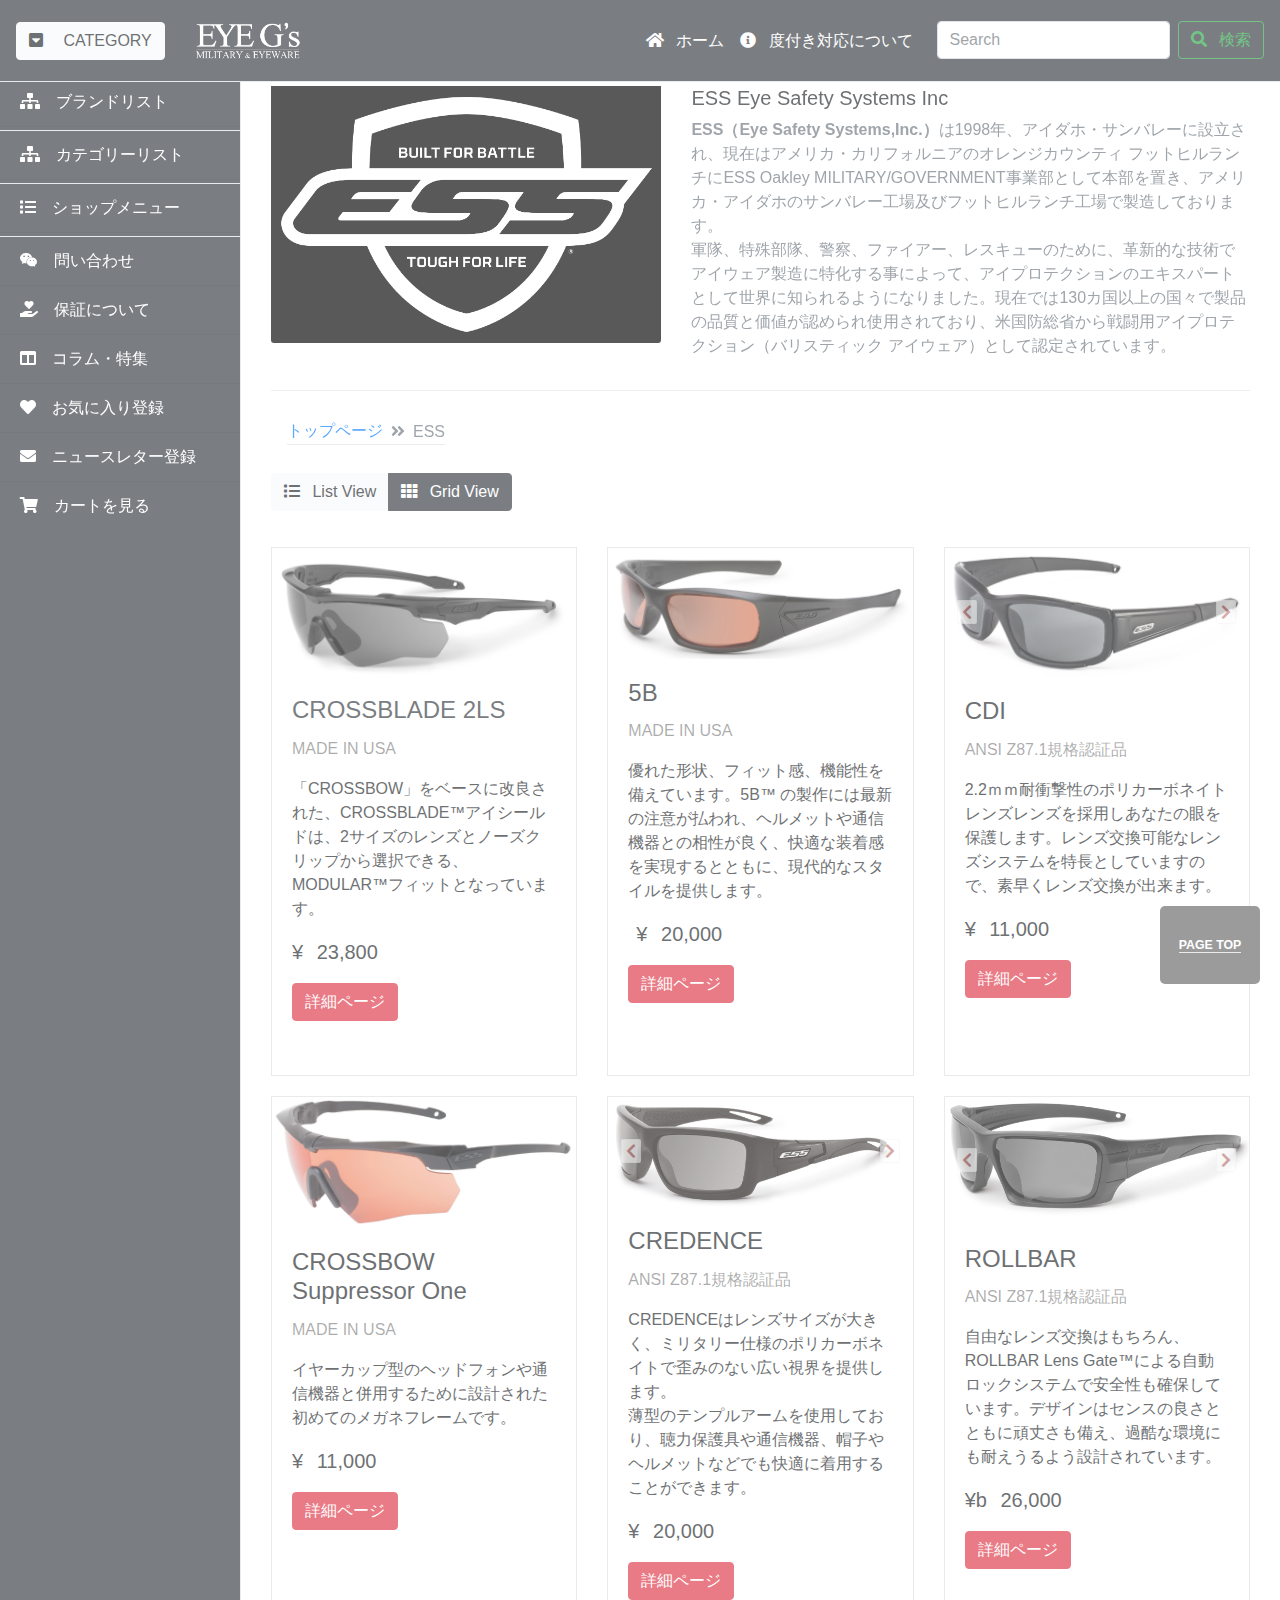
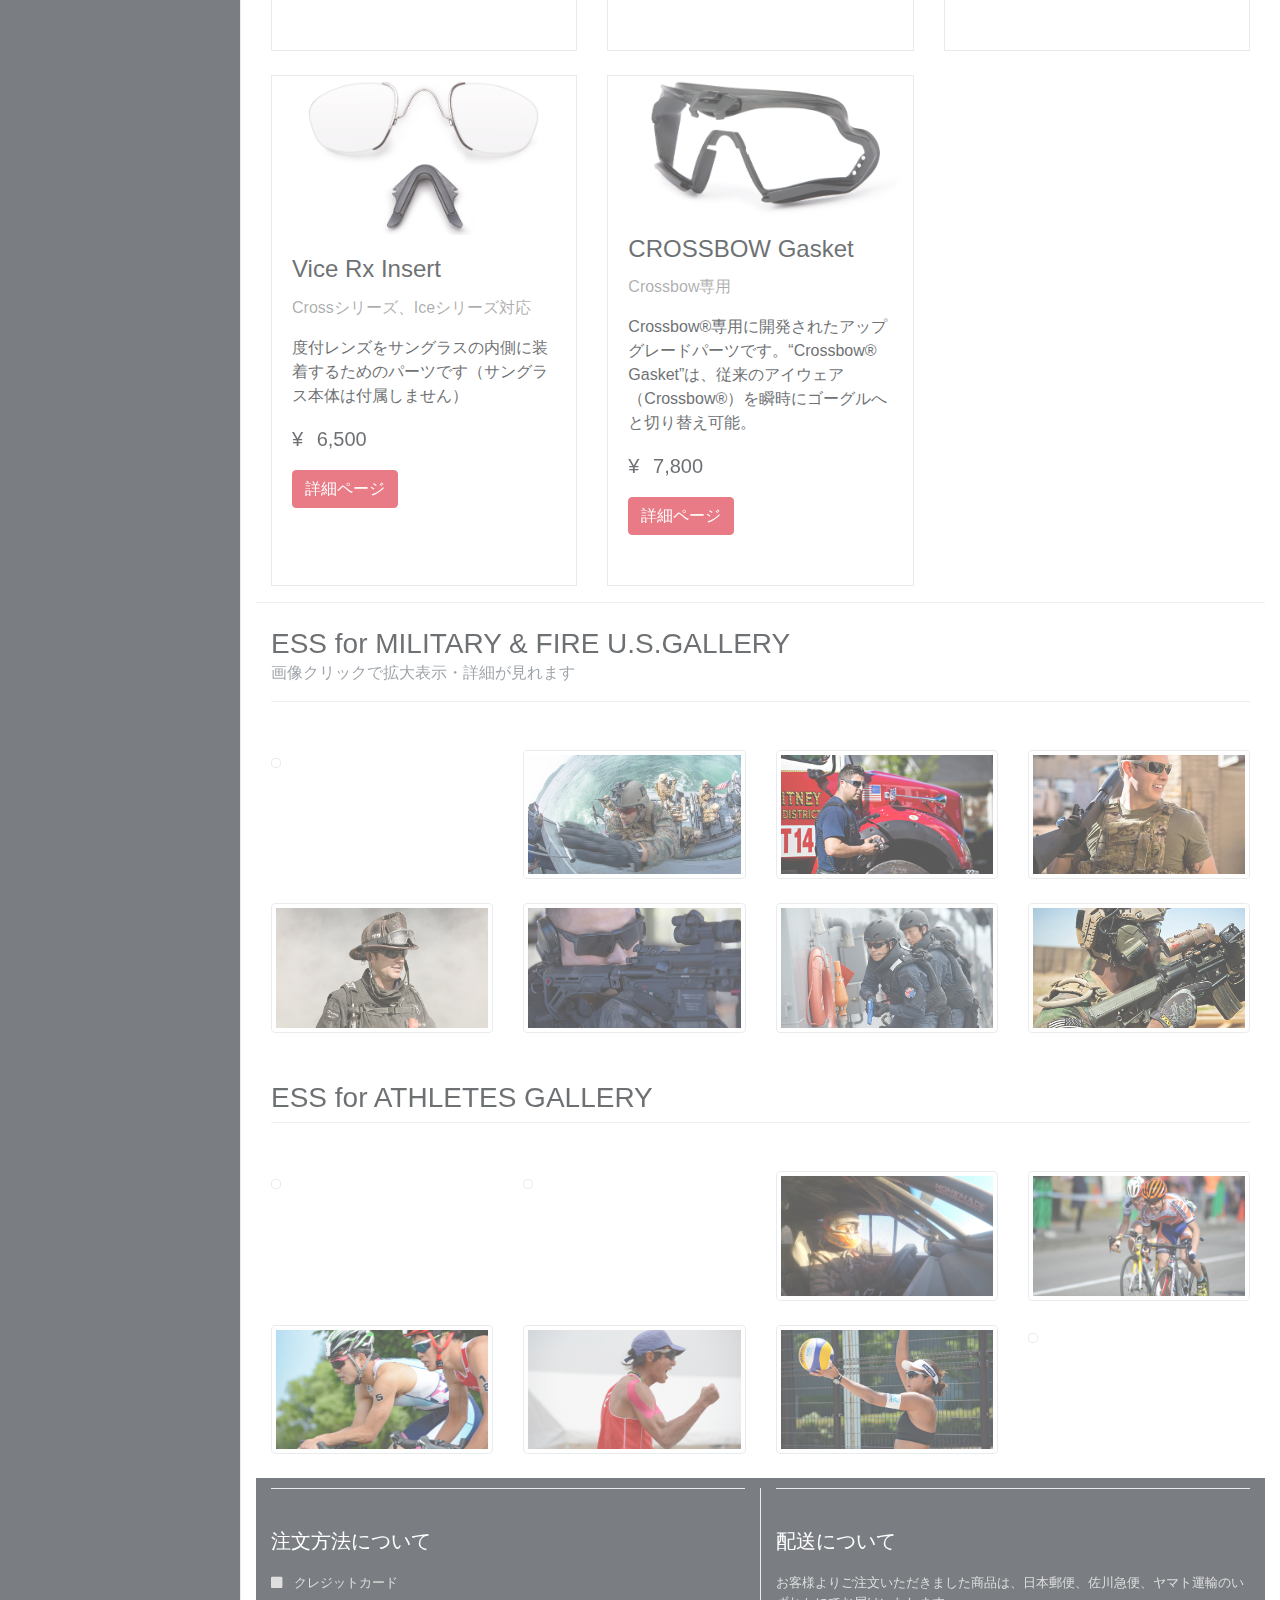
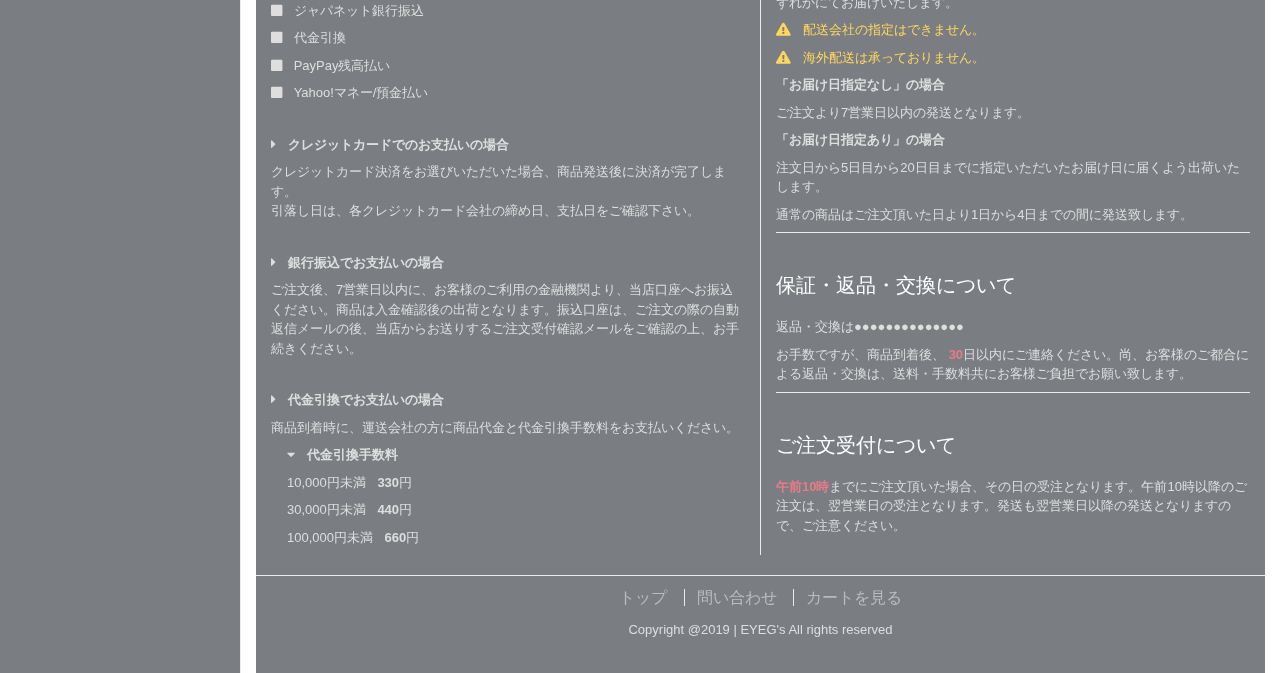
==== essItems.html @ b2388b6e "file upload" ====
<!DOCTYPE html>
<html lang="ja">
  <head>
    <meta charset="utf-8">
    <meta name="viewport" content="width=device-width, initial-scale=1, shrink-to-fit=no">
    <meta name="description" content="">
    <meta name="author" content="">
    <title>ESS</title>
    <!-- reset CSS -->
    <link href="css/reset.css" rel="stylesheet">
    <!-- Bootstrap core CSS -->
    <link href="css/bootstrap-4.3.1.css" rel="stylesheet">
    <!-- left sidebar -->
    <link href="css/simple-sidebar.css" rel="stylesheet">
    <!-- fontawesome -->
    <link href="css/all.min.css" rel="stylesheet">
    <!-- CSS -->
    <link rel="stylesheet" type="text/css" href="css/style.css">
    <!-- favorite icon -->
    <link rel="shortcut icon" href="/favicon.ico" />
    <link rel="icon" type="image/vnd.microsoft.icon" href="favicon.ico">
    <!-- loading pace javascript & css -->
    <script src="js/pace.min.js"></script>
    <link href="css/loading.css" rel="stylesheet">
    <script src="js/fadein.js"></script>
  </head>
  <body>
    <div class="wrap">
      <div class="d-flex " id="wrapper">
        <!-- Sidebar -->
        <div class="bg-dark border-right  text-white mt-1 " id="sidebar-wrapper">
          <div class="list-group list-group-flush">
            <div class="list-group list-group-flush">
              <ul class="accordion nav flex-column mt-1">
                <li class="nav-item">
                  <span href="#collapse-menu-1" data-toggle="collapse" class="list-group-item bg-dark text-white">
                    <i class="fas fa-sitemap"></i>&emsp;ブランドリスト
                  </span>
                  <ul id="collapse-menu-1" class="collapse list-unstyled pl-3" data-parent=".accordion">
                    <li>
                      <a href="gatrazItem.html" class="list-group-item bg-dark text-white">
                        <i class="fas fa-caret-right"></i>&emsp;GATORZ
                      </a>
                    </li>
                    <li>
                      <a href="essItems.html" class="list-group-item bg-dark text-white">
                        <i class="fas fa-caret-right"></i>&emsp;ESS
                      </a>
                    </li>
                    <li>
                      <a href="#" class="list-group-item bg-dark text-white">
                        <i class="fas fa-caret-right"></i>&emsp;Wiley X
                      </a>
                    </li>
                    <li>
                      <a href="#" class="list-group-item bg-dark text-white">
                        <i class="fas fa-caret-right"></i>&emsp;Other Brand...
                      </a>
                    </li>
                  </ul>
                </li>
              </ul>
              <ul class="accordion nav flex-column border-top mt-1">
                <li class="nav-item">
                  <span href="#collapse-menu-2" data-toggle="collapse" class="list-group-item bg-dark text-white">
                    <i class="fas fa-sitemap"></i>&emsp;カテゴリーリスト
                  </span>
                  <ul id="collapse-menu-2" class="collapse list-unstyled pl-3" data-parent=".accordion">
                    <li>
                      <a href="gatrazItem.html" class="list-group-item bg-dark text-white">
                        <i class="fas fa-caret-right"></i>&emsp;シールドタイプ
                      </a>
                    </li>
                    <li>
                      <a href="essItems.html" class="list-group-item bg-dark text-white">
                        <i class="fas fa-caret-right"></i>&emsp;2眼メガネタイプ
                      </a>
                    </li>
                    <li>
                      <a href="#" class="list-group-item bg-dark text-white">
                        <i class="fas fa-caret-right"></i>&emsp;度付対応可能
                      </a>
                    </li>
                    <li>
                      <a href="#" class="list-group-item bg-dark text-white">
                        <i class="fas fa-caret-right"></i>&emsp;アクセサリー
                      </a>
                    </li>
                  </ul>
                </li>
              </ul>
              <ul class="accordion nav flex-column border-top mt-1">
                <li class="nav-item">
                  <span href="#collapse-menu-3" data-toggle="collapse" class="list-group-item bg-dark text-white">
                    <i class="fas fa-list"></i>&emsp;ショップメニュー
                  </span>
                  <ul id="collapse-menu-3" class="collapse list-unstyled pl-3" data-parent=".accordion">
                    <li>
                      <a href="#" class="list-group-item bg-dark text-white">
                        <i class="fas fa-book-open"></i>&emsp;ショピングガイド
                      </a>
                    </li>
                    <li>
                      <a href="#" class="list-group-item bg-dark text-white">
                        <i class="fas fa-newspaper"></i>&emsp;ニュース
                      </a>
                    </li>
                    <li>
                      <a href="#" class="list-group-item bg-dark text-white">
                        <i class="fab fa-product-hunt"></i>&emsp;個人情報保護方針
                      </a>
                    </li>
                    <li>
                      <a href="#" class="list-group-item bg-dark text-white">
                        <i class="fas fa-store-alt"></i>&emsp;会社概要
                      </a>
                    </li>
                  </ul>
                </li>
              </ul>
            </div>
            <div class="border-top mt-1">
              <a href="#" class="list-group-item  bg-dark text-white">
                <i class="fab fa-weixin"></i>&emsp;問い合わせ
              </a>
              <a href="#" class="list-group-item  bg-dark text-white">
                <i class="fas fa-hand-holding-heart"></i>&emsp;保証について
              </a>
              <a href="#" class="list-group-item bg-dark text-white">
                <i class="fas fa-columns"></i>&emsp;コラム・特集
              </a>
              <a href="#" class="list-group-item  bg-dark text-white">
                <i class="fas fa-heart"></i>&emsp;お気に入り登録
              </a>
              <a href="#" class="list-group-item  bg-dark text-white">
                <i class="fas fa-envelope"></i>&emsp;ニュースレター登録
              </a>
              <a href="#" class="list-group-item  bg-dark text-white">
                <i class="fas fa-shopping-cart"></i>&emsp;カートを見る
              </a>
            </div>
          </div>
        </div>
        <!-- /#sidebar-wrapper -->
        <!-- Page Content -->
        <div id="page-content-wrapper">
          <nav class="navbar navbar-expand-lg navbar-dark  border-bottom bg-dark text-white fixed-top">
            <button class="btn btn-light" id="menu-toggle">
              <i class="fas fa-caret-square-down"></i>
              <span class="mr-3"></span>CATEGORY
            </button>
            <button class="navbar-toggler" id="togglemenubar" type="button" data-toggle="collapse" data-target="#navbarSupportedContent" aria-controls="navbarSupportedContent" aria-expanded="true" aria-label="Toggle navigation">
              <span class="navbar-toggler-icon"></span>
            </button>
            <a class=" d-none d-sm-block navbar-brand ml-4" href="#">
              <div id="logo">
                <img alt="logo" src="images/eyegs.haji-8.png" width="120" height="55">
              </div>
            </a>
            <div class="collapse navbar-collapse" id="navbarSupportedContent">
              <ul class="navbar-nav ml-auto mt-2 mt-lg-0">
                <li class="nav-item active">
                  <a class="nav-link text-white" href="#">
                    <em class="fas fa-home"></em>
                    <span class="ml-2"></span>ホーム
                    <span class="sr-only">(current)</span>
                  </a>
                </li>
                <li class="nav-item">
                  <a class="nav-link text-white" href="#">
                    <i class="fas fa-info-circle"></i>
                    <span class="ml-2"></span>度付き対応について
                  </a>
                </li>
                <span class="mr-3"></span>
                <li class="nav-item">
                  <form class="form-inline my-2 my-lg-0">
                    <input class="form-control mr-sm-2" type="search" placeholder="Search" aria-label="Search">
                    <button class="btn btn-outline-success my-2 my-sm-0" type="submit">
                      <i class="fas fa-search"></i>
                      <span class="mr-2"></span>検索
                    </button>
                  </form>
                </li>
              </ul>
            </div>
          </nav>
          <div class="container-fluid">
            <!-- small display -->
            <div class="container mt-3  mx-auto">
              <div class="row">
                <!-- Large display -->
                <div class="col col-lg-5">
                  <img class="card-img-bottom " src="images/ESS_Shield_Logo_White_Vector_Tiff_Large.png">
                </div>
                <div class="w-100 d-inline-block d-md-none"></div>
                <div class="col">
                  <h5>ESS Eye Safety Systems Inc</h5>
                  <p class="text-muted text-decoration-none">
                    <span class="font-weight-bolder">ESS（Eye Safety Systems,Inc.）</span>は1998年、アイダホ・サンバレーに設立され、現在はアメリカ・カリフォルニアのオレンジカウンティ フットヒルランチにESS Oakley MILITARY/GOVERNMENT事業部として本部を置き、アメリカ・アイダホのサンバレー工場及びフットヒルランチ工場で製造しております。
                    <br>
                    <span class="d-none d-lg-block">軍隊、特殊部隊、警察、ファイアー、レスキューのために、革新的な技術でアイウェア製造に特化する事によって、アイプロテクションのエキスパートとして世界に知られるようになりました。現在では130カ国以上の国々で製品の品質と価値が認められ使用されており、米国防総省から戦闘用アイプロテクション（バリスティック アイウェア）として認定されています。</span>
                  </p>
                </div>
              </div>
              <hr>
            </div>
            <!-- sub header -->
            <!-- 
        <div class="container">
          <div class="row text-center">
            <div class="col-2 clearfix">
              <div class="btn btn-dark active float-left">
                <div class="form-check ">
                  <input class="form-check-input" type="checkbox" value="" id="defaultCheck1">
                  <label class="form-check-label" for="defaultCheck1">在庫あり</label>
                </div>
              </div>
            </div>
            <div class="col-10 clearfix">
              <div class="btn-group btn-group-toggle float-right" data-toggle="buttons">
                <label class="btn btn-dark active">
                  <input type="radio" name="options" id="option1" autocomplete="off" checked> おすすめ順
                </label>
                <label class="btn btn-dark">
                  <input type="radio" name="options" id="option2" autocomplete="off"> 売れている順
                </label>
                <label class="btn btn-dark">
                  <input type="radio" name="options" id="option3" autocomplete="off"> 新着順
                </label>
                <label class="btn btn-dark">
                  <input type="radio" name="options" id="option4" autocomplete="off"> 安い順
                </label>
                <label class="btn btn-dark">
                  <input type="radio" name="options" id="option5" autocomplete="off"> 高い順
                </label>
                <label class="btn btn-dark">
                  <input type="radio" name="options" id="option6" autocomplete="off"> レビュー件数順
                </label>
              </div>
            </div>
          </div>
        </div>
        -->
            <!-- / sub header-->
            <!-- breadcrumb -->
            <div class="container">
              <nav aria-label="breadcrumb">
                <ol class="breadcrumb primary-color">
                  <li class="breadcrumb-item border-bottom ">
                    <a href="index.html">トップページ</a>
                  </li>
                  <li class="breadcrumb-item active border-bottom" aria-current="page">ESS</li>
                </ol>
              </nav>
            </div>
            <!-- breadcrumb -->
            <!-- other content (products...)-->
            <div class="container">
              <div class="row d-none d-xl-block d-md-none">
                <div class="col-lg-6 my-3">
                  <div class="pull-right">
                    <div class="btn-group">
                      <button class="btn btn-light" id="list">
                        <i class="fas fa-list"></i>
                        <span class="ml-2"></span>List View
                      </button>
                      <button class="btn btn-dark" id="grid">
                        <i class="fas fa-th"></i>
                        <span class="ml-2"></span>Grid View
                      </button>
                    </div>
                  </div>
                </div>
              </div>
              <div id="products" class="row view-group">
                <div class="item col-xs-4 col-lg-4 mt-3">
                  <div class="thumbnail card h-100 mt-1">
                    <div class="img-event">
                      <img class="group list-group-image img-fluid mt-auto" src="images/ess-1.png" alt="" />
                    </div>
                    <div class="caption card-body">
                      <h4 class="group card-title inner list-group-item-heading">
                        <a href="#" class="text-dark">CROSSBLADE 2LS</a>
                      </h4>
                      <p class="text-black-50">MADE IN USA</p>
                      <p class="group inner list-group-item-text">「CROSSBOW」をベースに改良された、CROSSBLADE™アイシールドは、2サイズのレンズとノーズクリップから選択できる、MODULAR™フィットとなっています。 </p>
                      <div class="row">
                        <div class="col-xs-12 col-md-6">
                          <p class="lead text-nowrap">¥ 
                            <span class="ml-2"></span>23,800
                          </p>
                        </div>
                        <div class="w-100 d-none d-md-block"></div>
                        <div class="col-xs-4 col-md-4">
                          <a class="btn btn-danger text-nowrap" href="#">詳細ページ</a>
                          <!-- <a class="btn btn-outline-danger text-nowrap disabled font-weight-bold" href="#" disabled>SOLD OUT</a> -->
                        </div>
                      </div>
                    </div>
                  </div>
                </div>
                <div class="item col-xs-4 col-lg-4 mt-3">
                  <div class="thumbnail card h-100 mt-1">
                    <div class="img-event">
                      <img class="group list-group-image img-fluid mt-auto" src="images/ess-2.png" alt="" />
                    </div>
                    <div class="caption card-body">
                      <h4 class="group card-title inner list-group-item-heading">5B</h4>
                      <p class="text-black-50">MADE IN USA</p>
                      <p class="group inner list-group-item-text">優れた形状、フィット感、機能性を備えています。5B™ の製作には最新の注意が払われ、ヘルメットや通信機器との相性が良く、快適な装着感を実現するとともに、現代的なスタイルを提供します。 </p>
                      <div class="row">
                        <div class="col-xs-12 col-md-6">
                          <p class="lead text-nowrap">
                            <span class="mr-2"></span>¥
                            <span class="ml-2"></span>20,000
                          </p>
                        </div>
                        <div class="w-100 d-none d-md-block"></div>
                        <div class="col-xs-12 col-md-6">
                          <a class="btn btn-danger text-nowrap" href="#">詳細ページ</a>
                          <!-- <a class="btn btn-outline-danger text-nowrap disabled font-weight-bold" href="#" disabled>SOLD OUT</a> -->
                        </div>
                      </div>
                    </div>
                  </div>
                </div>
                <div class="item col-xs-4 col-lg-4 mt-3">
                  <div class="thumbnail card h-100 mt-1">
                    <div class="img-event">
                      <div id="carouselExampleIndicators-1" class="carousel slide d-none d-xl-block" data-ride="carousel" data-interval="false">
                        <div class="carousel-inner" role="listbox">
                          <div class="carousel-item active">
                            <img class="group list-group-image img-fluid d-block w-100 mt-auto" src="images/ESSproduct/essCdiBlack.png" alt="First slide" />
                          </div>
                          <div class="carousel-item">
                            <img class="group list-group-image img-fluid d-block w-100 mt-auto" src="images/ESSproduct/essCdiTan.jpg" alt="First slide" />
                          </div>
                        </div>
                        <span class="carousel-control-prev" href="#carouselExampleIndicators-1" role="button" data-slide="prev">
                          <span aria-hidden="true">
                            <i class="fas fa-chevron-left icon-color fa-border"></i>
                          </span>
                          <span class="sr-only">Previous</span>
                        </span>
                        <span class="carousel-control-next" href="#carouselExampleIndicators-1" role="button" data-slide="next">
                          <span aria-hidden="true">
                            <i class="fas fa-chevron-right icon-color fa-border"></i>
                          </span>
                          <span class="sr-only">Next</span>
                        </span>
                      </div>
                      <!-- carousel  XL以上で表示のみ-->
                      <div class="img-event　d-none d-xl-none">
                        <img class="group list-group-image img-fluid　d-block w-100 mt-auto" src="images/ESSproduct/essCdiBlack.png" alt="" />
                      </div>
                    </div>
                    <div class="caption card-body">
                      <h4 class="group card-title inner list-group-item-heading">CDI </h4>
                      <p class="text-black-50">ANSI Z87.1規格認証品</p>
                      <p class="group inner list-group-item-text">2.2ｍｍ耐衝撃性のポリカーボネイトレンズレンズを採用しあなたの眼を保護します。レンズ交換可能なレンズシステムを特長としていますので、素早くレンズ交換が出来ます。</p>
                      <div class="row">
                        <div class="col-xs-12 col-md-6">
                          <p class="lead">¥
                            <span class="ml-2 text-nowrap"></span>11,000
                          </p>
                        </div>
                        <div class="w-100 d-none d-md-block"></div>
                        <div class="col-xs-12 col-md-6">
                          <a class="btn btn-danger text-nowrap" href="#">詳細ページ</a>
                        </div>
                      </div>
                    </div>
                  </div>
                </div>
                <div class="item col-xs-4 col-lg-4 mt-4">
                  <div class="thumbnail card h-100">
                    <div class="img-event">
                      <img class="group list-group-image img-fluid mt-auto" src="images/ess-4.png" alt="" />
                    </div>
                    <div class="caption card-body">
                      <h4 class="group card-title inner list-group-item-heading">CROSSBOW 
                        <br>Suppressor One 
                      </h4>
                      <p class="text-black-50">MADE IN USA</p>
                      <p class="group inner list-group-item-text">イヤーカップ型のヘッドフォンや通信機器と併用するために設計された初めてのメガネフレームです。 </p>
                      <div class="row">
                        <div class="col-xs-12 col-md-6">
                          <p class="lead">¥ 
                            <span class="ml-2 text-nowrap"></span>11,000
                          </p>
                        </div>
                        <div class="w-100 d-none d-md-block"></div>
                        <div class="col-xs-12 col-md-6">
                          <a class="btn btn-danger text-nowrap" href="#">詳細ページ</a>
                          <!-- <a class="btn btn-outline-danger text-nowrap disabled font-weight-bold" href="#" disabled>SOLD OUT</a> -->
                        </div>
                      </div>
                    </div>
                  </div>
                </div>
                <div class="item col-xs-4 col-lg-4 mt-4">
                  <div class="thumbnail card h-100">
                    <div class="img-event">
                      <div id="carouselExampleIndicators-2" class="carousel slide d-none d-xl-block" data-ride="carousel" data-interval="false">
                        <div class="carousel-inner" role="listbox">
                          <div class="carousel-item active">
                            <img class="group list-group-image img-fluid d-block w-100 mt-auto" src="images/ESSproduct/essCredence.jpg" alt="First slide" />
                          </div>
                          <div class="carousel-item">
                            <img class="group list-group-image img-fluid d-block w-100 mt-auto" src="images/ESSproduct/essCredenceTan.jpg" alt="First slide" />
                          </div>
                        </div>
                        <span class="carousel-control-prev" href="#carouselExampleIndicators-2" role="button" data-slide="prev">
                          <span aria-hidden="true">
                            <i class="fas fa-chevron-left icon-color fa-border"></i>
                          </span>
                          <span class="sr-only">Previous</span>
                        </span>
                        <span class="carousel-control-next" href="#carouselExampleIndicators-2" role="button" data-slide="next">
                          <span aria-hidden="true">
                            <i class="fas fa-chevron-right icon-color fa-border"></i>
                          </span>
                          <span class="sr-only">Next</span>
                        </span>
                      </div>
                      <!-- carousel  XL以上で表示のみ-->
                      <div class="img-event　d-none d-xl-none">
                        <img class="group list-group-image img-fluid　d-block w-100 mt-auto mt-auto" src="images/ESSproduct/essCredence.jpg" alt="" />
                      </div>
                    </div>
                    <div class="caption card-body">
                      <h4 class="group card-title inner list-group-item-heading">CREDENCE </h4>
                      <p class="text-black-50">ANSI Z87.1規格認証品</p>
                      <p class="group inner list-group-item-text">CREDENCEはレンズサイズが大きく、ミリタリー仕様のポリカーボネイトで歪みのない広い視界を提供します。 
                        <br>薄型のテンプルアームを使用しており、聴力保護具や通信機器、帽子やヘルメットなどでも快適に着用することができます。
                      </p>
                      <div class="row">
                        <div class="col-xs-12 col-md-6">
                          <p class="lead">¥ 
                            <span class="ml-2 text-nowrap"></span>20,000
                          </p>
                        </div>
                        <div class="w-100 d-none d-md-block"></div>
                        <div class="col-xs-12 col-md-6">
                          <a class="btn btn-danger text-nowrap" href="#">詳細ページ</a>
                          <!-- <a class="btn btn-outline-danger text-nowrap disabled font-weight-bold" href="#" disabled>SOLD OUT</a> -->
                        </div>
                      </div>
                    </div>
                  </div>
                </div>
                <div class="item col-xs-4 col-lg-4 mt-4">
                  <div class="thumbnail card h-100">
                    <div class="img-event">
                      <div id="carouselExampleIndicators-3" class="carousel slide d-none d-xl-block" data-ride="carousel" data-interval="false">
                        <div class="carousel-inner" role="listbox">
                          <div class="carousel-item active">
                            <img class="group list-group-image img-fluid d-block w-100 mt-auto" src="images/ESSproduct/essRollbarBlack.jpg" alt="First slide" />
                          </div>
                          <div class="carousel-item">
                            <img class="group list-group-image img-fluid d-block w-100 mt-auto" src="images/ESSproduct/essRollbarTan.jpg" alt="First slide" />
                          </div>
                        </div>
                        <span class="carousel-control-prev" href="#carouselExampleIndicators-3" role="button" data-slide="prev">
                          <span aria-hidden="true">
                            <i class="fas fa-chevron-left icon-color fa-border"></i>
                          </span>
                          <span class="sr-only">Previous</span>
                        </span>
                        <span class="carousel-control-next" href="#carouselExampleIndicators-3" role="button" data-slide="next">
                          <span aria-hidden="true">
                            <i class="fas fa-chevron-right icon-color fa-border"></i>
                          </span>
                          <span class="sr-only">Next</span>
                        </span>
                      </div>
                      <!-- carousel  XL以上で表示のみ-->
                      <div class="img-event　d-none d-xl-none">
                        <img class="group list-group-image img-fluid　d-block w-100 mt-auto" src="images/ESSproduct/essRollbarBlack.jpg" alt="" />
                      </div>
                    </div>
                    <div class="caption card-body">
                      <h4 class="group card-title inner list-group-item-heading">ROLLBAR </h4>
                      <p class="text-black-50">ANSI Z87.1規格認証品</p>
                      <p class="group inner list-group-item-text">自由なレンズ交換はもちろん、ROLLBAR Lens Gate™による自動ロックシステムで安全性も確保しています。デザインはセンスの良さとともに頑丈さも備え、過酷な環境にも耐えうるよう設計されています。 </p>
                      <div class="row">
                        <div class="col-xs-12 col-md-6">
                          <p class="lead">¥b
                            <span class="ml-2 text-nowrap"></span>26,000
                          </p>
                        </div>
                        <div class="w-100 d-none d-md-block"></div>
                        <div class="col-xs-12 col-md-6">
                          <a class="btn btn-danger text-nowrap" href="#">詳細ページ</a>
                          <!-- <a class="btn btn-outline-danger text-nowrap disabled font-weight-bold" href="#" disabled>SOLD OUT</a> -->
                        </div>
                      </div>
                    </div>
                  </div>
                </div>
                <div class="item col-xs-4 col-lg-4 mt-4">
                  <div class="thumbnail card h-100">
                    <div class="img-event">
                      <img class="group list-group-image img-fluid mt-auto" src="images/ess-5.png" alt="" />
                    </div>
                    <div class="caption card-body">
                      <h4 class="group card-title inner list-group-item-heading">Vice Rx Insert</h4>
                      <p class="text-black-50">Crossシリーズ、Iceシリーズ対応</p>
                      <p class="group inner list-group-item-text">度付レンズをサングラスの内側に装着するためのパーツです（サングラス本体は付属しません） </p>
                      <div class="row">
                        <div class="col-xs-12 col-md-6">
                          <p class="lead">¥ 
                            <span class="ml-2 text-nowrap"></span>6,500
                          </p>
                        </div>
                        <div class="w-100 d-none d-md-block"></div>
                        <div class="col-xs-12 col-md-6">
                          <a class="btn btn-danger text-nowrap" href="#">詳細ページ</a>
                          <!-- <a class="btn btn-outline-danger text-nowrap disabled font-weight-bold" href="#" disabled>SOLD OUT</a> -->
                        </div>
                      </div>
                    </div>
                  </div>
                </div>
                <div class="item col-xs-4 col-lg-4 mt-4">
                  <div class="thumbnail card h-100">
                    <div class="img-event">
                      <img class="group list-group-image img-fluid mt-auto" src="images/ess-6.png" alt="" />
                    </div>
                    <div class="caption card-body">
                      <h4 class="group card-title inner list-group-item-heading">CROSSBOW Gasket</h4>
                      <p class="text-black-50">Crossbow専用</p>
                      <p class="group inner list-group-item-text">Crossbow®専用に開発されたアップグレードパーツです。“Crossbow® Gasket”は、従来のアイウェア（Crossbow®）を瞬時にゴーグルへと切り替え可能。 </p>
                      <div class="row">
                        <div class="col-xs-12 col-md-6">
                          <p class="lead">¥ 
                            <span class="ml-2 text-nowrap"></span>7,800
                          </p>
                        </div>
                        <div class="w-100 d-none d-md-block"></div>
                        <div class="col-xs-12 col-md-6">
                          <a class="btn btn-danger text-nowrap" href="#">詳細ページ</a>
                          <!-- <a class="btn btn-outline-danger text-nowrap disabled font-weight-bold" href="#" disabled>SOLD OUT</a> -->
                        </div>
                      </div>
                    </div>
                  </div>
                </div>
              </div>
            </div>
            <!-- other content (products...)-->
            <hr>
            <!-- photo gallery-->
            <div class="container">
              <h3 class="font-weight-light text-center text-lg-left mt-4 mb-0">ESS for MILITARY & FIRE  U.S.GALLERY</h3>
              <p class="text-muted"> 画像クリックで拡大表示・詳細が見れます</p>
              <hr class="mt-2 mb-5">
              <div class="row text-center text-lg-left">
                <!-- photo gallery modal item -->
                <div class="col-lg-3 col-md-4 col-6">
                  <span href="#" class="d-block mb-4 h-100">
                    <img class="img-fluid img-thumbnail" src="images/ESSphotos/CDI_Desert_Tan.jpg" alt="" data-toggle="modal" data-target="#modaless1">
                  </span>
                  <div class="modal fade bd-example-modal-lg modal-1" id="modaless1" tabindex="-1">
                    <div class="modal-dialog modal-dialog-centered modal-lg" role="document">
                      <div class="modal-content">
                        <div class="modal-header">
                          <button type="button" class="close" data-dismiss="modal" aria-label="Close">
                            <span aria-hidden="true">&times;</span>
                          </button>
                        </div>
                        <div class="modal-body">
                          <h3 class=" font-weight-light text-lg-left mt-0 mb-1 border-bottom ">ESS CDI DESERT TAN</h3>
                          <div class="row　d-flex flex-row">
                            <img class="img-fluid h-auto w-auto border" src="images/ESSphotos/CDI_Desert_Tan.jpg" alt="image">
                            <p class="text-muted border-bottom">Used in photos by "CDI Terrain TAN frame & Smoke glay lens" </p>
                            <div class="d-flex flex-row mt-2">
                              <img class="d-none d-xl-block d-lg-block mb-4 h-50 w-50 border border justify-content-end" src="images/ESSproduct/essCdiTan.jpg">
                              <p class="ml-2">米海兵隊が愛用するCDIは2.2ｍｍ耐衝撃性のポリカーボネイトレンズレンズを採用し、あなたの眼を保護します。 
                                <br>戦場で証明されたレンズ交換可能なレンズシステムを特長としていますので、周囲に順応するために素早くレンズ交換が出来ます。 
                              </p>
                            </div>
                            <div class="col-12 clearfix">
                              <div class="float-right">
                                <a href="#" class="btn btn-danger btn-sm">詳細ページへ</a>
                              </div>
                            </div>
                          </div>
                        </div>
                      </div>
                    </div>
                  </div>
                </div>
                <!-- photo gallery modal item -->
                <!-- photo gallery modal item -->
                <div class="col-lg-3 col-md-4 col-6">
                  <span href="#" class="d-block mb-4 h-100">
                    <img class="img-fluid img-thumbnail" src="images/161124-M-WQ703-022.JPG" alt="" data-toggle="modal" data-target="#modaless2">
                  </span>
                  <div class="modal fade bd-example-modal-lg modal-1" id="modaless2" tabindex="-1">
                    <div class="modal-dialog modal-dialog-centered modal-lg" role="document">
                      <div class="modal-content">
                        <div class="modal-header">
                          <button type="button" class="close" data-dismiss="modal" aria-label="Close">
                            <span aria-hidden="true">&times;</span>
                          </button>
                        </div>
                        <div class="modal-body">
                          <h3 class=" font-weight-light text-lg-left mt-0 mb-1 border-bottom ">ESS CROSSBOW</h3>
                          <div class="row　d-flex flex-row">
                            <img class="img-fluid h-auto w-auto border" src="images/161124-M-WQ703-022.JPG" alt="image">
                            <p class="text-muted border-bottom">Used in photos by "Crossbow Terrain TAN & Hi Def Copper
                                  lens" </p>
                            <div class="d-flex flex-row mt-2">
                              <img class="d-none d-xl-block d-lg-block mb-4 h-50 w-50 border border justify-content-end" src="images/ess-1.png">
                              <p class="ml-2">アメリカ海軍の特殊部隊NavySEALsや海兵隊の制式標準装備品として年間30万個供給されているバリスティックアイシールドです。 
                                <br>2.4mmバリスティックレンズを採用し、learZoneFlowCoat処理によりレンズ内側の曇り防止加工が施され、レンズ外側はスクラッチ防止加工が施されている最上級のサングラスです。 
                              </p>
                            </div>
                            <div class="col-12 clearfix">
                              <div class="float-right">
                                <a href="#" class="btn btn-danger btn-sm">詳細ページへ</a>
                              </div>
                            </div>
                          </div>
                        </div>
                      </div>
                    </div>
                  </div>
                </div>
                <!-- photo gallery modal item -->
                <!-- photo gallery modal item -->
                <div class="col-lg-3 col-md-4 col-6">
                  <span href="#" class="d-block mb-4 h-100">
                    <img class="img-fluid img-thumbnail" src="images/ESSphotos/ess-cdi-1.jpg" alt="" data-toggle="modal" data-target="#modaless4">
                  </span>
                  <div class="modal fade bd-example-modal-lg modal-1" id="modaless4" tabindex="-1">
                    <div class="modal-dialog modal-dialog-centered modal-lg" role="document">
                      <div class="modal-content">
                        <div class="modal-header">
                          <button type="button" class="close" data-dismiss="modal" aria-label="Close">
                            <span aria-hidden="true">&times;</span>
                          </button>
                        </div>
                        <div class="modal-body">
                          <h3 class=" font-weight-light text-lg-left mt-0 mb-1 border-bottom ">ESS CDI</h3>
                          <div class="row　d-flex flex-row">
                            <img class="img-fluid h-auto w-auto border" src="images/ESSphotos/ess-cdi-1.jpg" alt="image">
                            <p class="text-muted border-bottom">Used in photos by "CDI Black Frame & Smoke glay lens" </p>
                            <div class="d-flex flex-row mt-2">
                              <img class="d-none d-xl-block d-lg-block mb-4 h-50 w-50 border border justify-content-end" src="images/ESSproduct/essCdiBlack.png">
                              <p class="ml-2">米海兵隊が愛用するCDIは2.2ｍｍ耐衝撃性のポリカーボネイトレンズレンズを採用し、あなたの眼を保護します。 
                                <br>戦場で証明されたレンズ交換可能なレンズシステムを特長としていますので、周囲に順応するために素早くレンズ交換が出来ます。 
                              </p>
                            </div>
                            <div class="col-12 clearfix">
                              <div class="float-right">
                                <a href="#" class="btn btn-danger btn-sm">詳細ページへ</a>
                              </div>
                            </div>
                          </div>
                        </div>
                      </div>
                    </div>
                  </div>
                </div>
                <!-- photo gallery modal item -->
                 <!-- photo gallery modal item -->
                 <div class="col-lg-3 col-md-4 col-6">
                  <span href="#" class="d-block mb-4 h-100">
                    <img class="img-fluid img-thumbnail" src="images/ESSphotos/essrollbar-tan.jpg" alt="" data-toggle="modal" data-target="#modaless5">
                  </span>
                  <div class="modal fade bd-example-modal-lg modal-1" id="modaless5" tabindex="-1">
                    <div class="modal-dialog modal-dialog-centered modal-lg" role="document">
                      <div class="modal-content">
                        <div class="modal-header">
                          <button type="button" class="close" data-dismiss="modal" aria-label="Close">
                            <span aria-hidden="true">&times;</span>
                          </button>
                        </div>
                        <div class="modal-body">
                          <h3 class=" font-weight-light text-lg-left mt-0 mb-1 border-bottom ">ESS ROLLBAR</h3>
                          <div class="row　d-flex flex-row">
                            <img class="img-fluid h-auto w-auto border" src="images/ESSphotos/essrollbar-tan.jpg" alt="image">
                            <p class="text-muted border-bottom">Used in photos by "ROLLBAR Terrain Tan Frame & Smoke glay lens" </p>
                            <div class="d-flex flex-row mt-2">
                              <img class="d-none d-xl-block d-lg-block mb-4 h-50 w-50 border border justify-content-end" src="images/ESSproduct/essRollbarTan.jpg">
                              <p class="ml-2">軍用レベルのポリカーボネイトを使用した鮮明かつ正確な視界を提供するだけでなく、ANSI Z87+およびMIL SPEC 基準も満たしています。
                                <br>また、粉塵による不快感を取り除き、帽子やヘルメット、聴力保護装置や通信装置の妨げにならないよう、均整のとれたフィット感と低抵抗なテンプルアームとなっています。
                              </p>
                            </div>
                            <div class="col-12 clearfix">
                              <div class="float-right">
                                <a href="#" class="btn btn-danger btn-sm">詳細ページへ</a>
                              </div>
                            </div>
                          </div>
                        </div>
                      </div>
                    </div>
                  </div>
                </div>
                <!-- photo gallery modal item -->
                 <!-- photo gallery modal item -->
                 <div class="col-lg-3 col-md-4 col-6">
                  <span href="#" class="d-block mb-4 h-100">
                    <img class="img-fluid img-thumbnail" src="images/ESSphotos/essCrowbar.jpg" alt="" data-toggle="modal" data-target="#modaless6">
                  </span>
                  <div class="modal fade bd-example-modal-lg modal-1" id="modaless6" tabindex="-1">
                    <div class="modal-dialog modal-dialog-centered modal-lg" role="document">
                      <div class="modal-content">
                        <div class="modal-header">
                          <button type="button" class="close" data-dismiss="modal" aria-label="Close">
                            <span aria-hidden="true">&times;</span>
                          </button>
                        </div>
                        <div class="modal-body">
                          <h3 class=" font-weight-light text-lg-left mt-0 mb-1 border-bottom ">ESS CROWBAR</h3>
                          <div class="row　d-flex flex-row">
                            <img class="img-fluid h-auto w-auto border" src="images/ESSphotos/essCrowbar.jpg" alt="image">
                            <p class="text-muted border-bottom">Used in photos by "CROWBAR Black Frame & Smoke glay lens" </p>
                            <div class="d-flex flex-row mt-2">
                              <img class="d-none d-xl-block d-lg-block mb-4 h-50 w-50 border border justify-content-end" src="images/ESSproduct/ess5b.png">
                              <p class="ml-2">自由なレンズ交換はもちろん、ROLLBAR Lens Gate™による自動ロックシステムで安全性も確保しています。デザインはセンスの良さとともに頑丈さも備え、過酷な環境にも耐えうるよう設計されています。
                              </p>
                            </div>
                            <div class="col-12 clearfix">
                              <div class="float-right">
                                <a href="#" class="btn btn-danger btn-sm">詳細ページへ</a>
                              </div>
                            </div>
                          </div>
                        </div>
                      </div>
                    </div>
                  </div>
                </div>
                <!-- photo gallery modal item -->
                 <!-- photo gallery modal item -->
                 <div class="col-lg-3 col-md-4 col-6">
                  <span href="#" class="d-block mb-4 h-100">
                    <img class="img-fluid img-thumbnail" src="images/ESSphotos/essCrosswbo-asianfit.jpg" alt="" data-toggle="modal" data-target="#modaless7">
                  </span>
                  <div class="modal fade bd-example-modal-lg modal-1" id="modaless7" tabindex="-1">
                    <div class="modal-dialog modal-dialog-centered modal-lg" role="document">
                      <div class="modal-content">
                        <div class="modal-header">
                          <button type="button" class="close" data-dismiss="modal" aria-label="Close">
                            <span aria-hidden="true">&times;</span>
                          </button>
                        </div>
                        <div class="modal-body">
                          <h3 class=" font-weight-light text-lg-left mt-0 mb-1 border-bottom ">ESS CROSSBOW ASIAN FIT</h3>
                          <div class="row　d-flex flex-row">
                            <img class="img-fluid h-auto w-auto border" src="images/ESSphotos/essCrosswbo-asianfit.jpg" alt="image">
                            <p class="text-muted border-bottom">Used in photos by "CROSSBOW ASIAN FIT Black Frame & Smoke glay lens" </p>
                            <div class="d-flex flex-row mt-2">
                              <img class="d-none d-xl-block d-lg-block mb-4 h-50 w-50 border border justify-content-end" src="images/ESSproduct/essCrossbowAsia.jpg">
                              <p class="ml-2">快適さと安全性を追求し、よりアジア人の顔型にフィットするようフレーム及びレンズ形状が改良されたAsian Fit Modelとなります。
                                <br>既存モデルのCROSSBOW同様、究極に曇りにくいESS独自の特殊防曇コーティング（シングルフローコート）をレンズ内側に施し、レンズ外側には、傷が付ずらいスクラッチ加工仕様。
                              </p>
                            </div>
                            <div class="col-12 clearfix">
                              <div class="float-right">
                                <a href="#" class="btn btn-danger btn-sm">詳細ページへ</a>
                              </div>
                            </div>
                          </div>
                        </div>
                      </div>
                    </div>
                  </div>
                </div>
                <!-- photo gallery modal item -->
                 <!-- photo gallery modal item -->
                 <div class="col-lg-3 col-md-4 col-6">
                  <span href="#" class="d-block mb-4 h-100">
                    <img class="img-fluid img-thumbnail" src="images/ESSphotos/essCDIMAXjap.jpg" alt="" data-toggle="modal" data-target="#modaless8">
                  </span>
                  <div class="modal fade bd-example-modal-lg modal-1" id="modaless8" tabindex="-1">
                    <div class="modal-dialog modal-dialog-centered modal-lg" role="document">
                      <div class="modal-content">
                        <div class="modal-header">
                          <button type="button" class="close" data-dismiss="modal" aria-label="Close">
                            <span aria-hidden="true">&times;</span>
                          </button>
                        </div>
                        <div class="modal-body">
                          <h3 class=" font-weight-light text-lg-left mt-0 mb-1 border-bottom ">ESS CDI MAX</h3>
                          <div class="row　d-flex flex-row">
                            <img class="img-fluid h-auto w-auto border" src="images/ESSphotos/essCDIMAXjap.jpg" alt="image">
                            <p class="text-muted border-bottom">Used in photos by "CDI MAX Black Frame &  lens"  JMSDF </p>
                            <div class="d-flex flex-row mt-2">
                              <img class="d-none d-xl-block d-lg-block mb-4 h-50 w-50 border border justify-content-end" src="images/ESSproduct/essCdiMax.jpg">
                              <p class="ml-2">米海兵隊が愛用するCDIは2.2ｍｍ耐衝撃性のポリカーボネイトレンズレンズを採用し、あなたの眼を保護します。 
                                <br>戦場で証明されたレンズ交換可能なレンズシステムを特長としていますので、周囲に順応するために素早くレンズ交換が出来ます。 
                              </p>
                            </div>
                            <div class="col-12 clearfix">
                              <div class="float-right">
                                <a href="#" class="btn btn-danger btn-sm">詳細ページへ</a>
                              </div>
                            </div>
                          </div>
                        </div>
                      </div>
                    </div>
                  </div>
                </div>
                <!-- photo gallery modal item -->
                 <!-- photo gallery modal item -->
                 <div class="col-lg-3 col-md-4 col-6">
                  <span href="#" class="d-block mb-4 h-100">
                    <img class="img-fluid img-thumbnail" src="images/ESSphotos/essCrossbow-marsoc.jpg" alt="" data-toggle="modal" data-target="#modaless9">
                  </span>
                  <div class="modal fade bd-example-modal-lg modal-1" id="modaless9" tabindex="-1">
                    <div class="modal-dialog modal-dialog-centered modal-lg" role="document">
                      <div class="modal-content">
                        <div class="modal-header">
                          <button type="button" class="close" data-dismiss="modal" aria-label="Close">
                            <span aria-hidden="true">&times;</span>
                          </button>
                        </div>
                        <div class="modal-body">
                          <h3 class=" font-weight-light text-lg-left mt-0 mb-1 border-bottom ">ESS CDI</h3>
                          <div class="row　d-flex flex-row">
                            <img class="img-fluid h-auto w-auto border" src="images/ESSphotos/essCrossbow-marsoc.jpg" alt="image">
                            <p class="text-muted border-bottom">Used in photos by "CDI Black Frame & Smoke glay lens" </p>
                            <div class="d-flex flex-row mt-2">
                              <img class="d-none d-xl-block d-lg-block mb-4 h-50 w-50 border border justify-content-end" src="images/ESSproduct/essCrossbow.jpg">
                              <p class="ml-2">米海兵隊が愛用するCDIは2.2ｍｍ耐衝撃性のポリカーボネイトレンズレンズを採用し、あなたの眼を保護します。 
                                <br>戦場で証明されたレンズ交換可能なレンズシステムを特長としていますので、周囲に順応するために素早くレンズ交換が出来ます。 
                              </p>
                            </div>
                            <div class="col-12 clearfix">
                              <div class="float-right">
                                <a href="#" class="btn btn-danger btn-sm">詳細ページへ</a>
                              </div>
                            </div>
                          </div>
                        </div>
                      </div>
                    </div>
                  </div>
                </div>
                <!-- photo gallery modal item -->
              </div>
            </div>
            <!-- photo gallery-->
            <div class="container">
              <h3 class="font-weight-light text-center text-lg-left mt-4 mb-0">ESS for ATHLETES GALLERY</h3>
              <hr class="mt-2 mb-5">
              <div class="row text-center text-lg-left">
                <!-- photo gallery modal item -->
                <div class="col-lg-3 col-md-4 col-6">
                  <span href="#" class="d-block mb-4 h-100">
                    <img class="img-fluid img-thumbnail" src="images/ESSphotos/essTrailrunningUedarui-1.jpg" alt="" data-toggle="modal" data-target="#modaless3">
                  </span>
                  <div class="modal fade bd-example-modal-lg modal-1" id="modaless3" tabindex="-1">
                    <div class="modal-dialog modal-dialog-centered modal-lg" role="document">
                      <div class="modal-content">
                        <div class="modal-header">
                          <button type="button" class="close" data-dismiss="modal" aria-label="Close">
                            <span aria-hidden="true">&times;</span>
                          </button>
                        </div>
                        <div class="modal-body">
                          <h3 class=" font-weight-light text-lg-left mt-0 mb-1 border-bottom ">ESS CROSSBLADE NARO Cerakote Series</h3>
                          <div class="row　d-flex flex-row">
                            <img class="img-fluid h-auto w-auto border" src="images/ESSphotos/essTrailrunningUedarui-1.jpg" alt="image">
                            <p class="text-muted border-bottom">Used in photos by "Japan Limited Cerakote Serise Crossblade NARO Rui Ueda model" </p>
                            <div class="d-flex flex-row mt-2">
                              <img class="d-none d-xl-block d-lg-block mb-4 h-50 w-50 border border justify-content-end" src="images/ESSproduct/essCrossbladeRuimodel.jpg">
                              <p class="ml-2">高い光学性能と耐衝撃性を有するバリステックレンズと共に、ESS製品、最大の特徴の一つとも言える、高い耐衝撃性能をもつバリスティックフレームに、特殊コーティング“セラコート”を施すことで、更にハイスペックなアイウェアを完成させました。 </p>
                            </div>
                            <div class="col-12 clearfix">
                              <div class="float-right">
                                <a href="#" class="btn btn-danger btn-sm">詳細ページへ</a>
                              </div>
                            </div>
                          </div>
                        </div>
                      </div>
                    </div>
                  </div>
                </div>
                <!-- photo gallery modal item -->
                <!-- photo gallery modal item -->
                 <div class="col-lg-3 col-md-4 col-6">
                    <span href="#" class="d-block mb-4 h-100">
                      <img class="img-fluid img-thumbnail" src="images/ESSphotos/ess5B-BIKE.jpg" alt="" data-toggle="modal" data-target="#modaless10">
                    </span>
                    <div class="modal fade bd-example-modal-lg modal-1" id="modaless10" tabindex="-1">
                      <div class="modal-dialog modal-dialog-centered modal-lg" role="document">
                        <div class="modal-content">
                          <div class="modal-header">
                            <button type="button" class="close" data-dismiss="modal" aria-label="Close">
                              <span aria-hidden="true">&times;</span>
                            </button>
                          </div>
                          <div class="modal-body">
                            <h3 class=" font-weight-light text-lg-left mt-0 mb-1 border-bottom ">ESS 5B</h3>
                            <div class="row　d-flex flex-row">
                              <img class="img-fluid h-auto w-auto border" src="images/ESSphotos/ess5B-BIKE.jpg" alt="image">
                              <p class="text-muted border-bottom">Used in photos by "5B cerakote red" </p>
                              <div class="d-flex flex-row mt-2">
                                <img class="d-none d-xl-block d-lg-block mb-4 h-50 w-50 border border justify-content-end" src="images/ESSproduct/ess5b.png">
                                <p class="ml-2">高い光学性能と耐衝撃性を有するバリステックレンズと共に、ESS製品、最大の特徴の一つとも言える、高い耐衝撃性能をもつバリスティックフレームに、特殊コーティング“セラコート”を施すことで、更にハイスペックなアイウェアを完成させました。 </p>
                              </div>
                              <div class="col-12 clearfix">
                                <div class="float-right">
                                  <a href="#" class="btn btn-danger btn-sm">詳細ページへ</a>
                                </div>
                              </div>
                            </div>
                          </div>
                        </div>
                      </div>
                    </div>
                  </div>
                  <!-- photo gallery modal item -->
                  <!-- photo gallery modal item -->
                 <div class="col-lg-3 col-md-4 col-6">
                    <span href="#" class="d-block mb-4 h-100">
                      <img class="img-fluid img-thumbnail" src="images/ESSphotos/essCrosbow-Offload1-2.jpg" alt="" data-toggle="modal" data-target="#modaless11">
                    </span>
                    <div class="modal fade bd-example-modal-lg modal-1" id="modaless11" tabindex="-1">
                      <div class="modal-dialog modal-dialog-centered modal-lg" role="document">
                        <div class="modal-content">
                          <div class="modal-header">
                            <button type="button" class="close" data-dismiss="modal" aria-label="Close">
                              <span aria-hidden="true">&times;</span>
                            </button>
                          </div>
                          <div class="modal-body">
                            <h3 class=" font-weight-light text-lg-left mt-0 mb-1 border-bottom ">ESS CROSSBOW</h3>
                            <div class="row　d-flex flex-row">
                              <img class="img-fluid h-auto w-auto border" src="images/ESSphotos/essCrosbow-Offload1-2.jpg" alt="image">
                              <p class="text-muted border-bottom">Used in photos by "Crossbow hi def bronze lens" </p>
                              <div class="d-flex flex-row mt-2">
                                <img class="d-none d-xl-block d-lg-block mb-4 h-50 w-50 border border justify-content-end" src="images/ESSproduct/essCrossbow.jpg">
                                <p class="ml-2">高い光学性能と耐衝撃性を有するバリステックレンズと共に、ESS製品、最大の特徴の一つとも言える、高い耐衝撃性能をもつバリスティックフレームに、特殊コーティング“セラコート”を施すことで、更にハイスペックなアイウェアを完成させました。 </p>
                              </div>
                              <div class="col-12 clearfix">
                                <div class="float-right">
                                  <a href="#" class="btn btn-danger btn-sm">詳細ページへ</a>
                                </div>
                              </div>
                            </div>
                          </div>
                        </div>
                      </div>
                    </div>
                  </div>
                  <!-- photo gallery modal item -->
                  <!-- photo gallery modal item -->
                 <div class="col-lg-3 col-md-4 col-6">
                    <span href="#" class="d-block mb-4 h-100">
                      <img class="img-fluid img-thumbnail" src="images/ESSphotos/essCrossbow-athletres.jpg" alt="" data-toggle="modal" data-target="#modaless12">
                    </span>
                    <div class="modal fade bd-example-modal-lg modal-1" id="modaless12" tabindex="-1">
                      <div class="modal-dialog modal-dialog-centered modal-lg" role="document">
                        <div class="modal-content">
                          <div class="modal-header">
                            <button type="button" class="close" data-dismiss="modal" aria-label="Close">
                              <span aria-hidden="true">&times;</span>
                            </button>
                          </div>
                          <div class="modal-body">
                            <h3 class=" font-weight-light text-lg-left mt-0 mb-1 border-bottom ">ESS CROSSBOW</h3>
                            <div class="row　d-flex flex-row">
                              <img class="img-fluid h-auto w-auto border" src="images/ESSphotos/essCrossbow-athletres.jpg" alt="image">
                              <p class="text-muted border-bottom">Used in photos by "Crossbow hi def bronze lens" </p>
                              <div class="d-flex flex-row mt-2">
                                <img class="d-none d-xl-block d-lg-block mb-4 h-50 w-50 border border justify-content-end" src="images/ESSproduct/essCrossbow.jpg">
                                <p class="ml-2">高い光学性能と耐衝撃性を有するバリステックレンズと共に、ESS製品、最大の特徴の一つとも言える、高い耐衝撃性能をもつバリスティックフレームに、特殊コーティング“セラコート”を施すことで、更にハイスペックなアイウェアを完成させました。 </p>
                              </div>
                              <div class="col-12 clearfix">
                                <div class="float-right">
                                  <a href="#" class="btn btn-danger btn-sm">詳細ページへ</a>
                                </div>
                              </div>
                            </div>
                          </div>
                        </div>
                      </div>
                    </div>
                  </div>
                  <!-- photo gallery modal item -->
                   <!-- photo gallery modal item -->
                 <div class="col-lg-3 col-md-4 col-6">
                    <span href="#" class="d-block mb-4 h-100">
                      <img class="img-fluid img-thumbnail" src="images/ESSphotos/essCrossbow-athletres-hai.jpg" alt="" data-toggle="modal" data-target="#modaless13">
                    </span>
                    <div class="modal fade bd-example-modal-lg modal-1" id="modaless13" tabindex="-1">
                      <div class="modal-dialog modal-dialog-centered modal-lg" role="document">
                        <div class="modal-content">
                          <div class="modal-header">
                            <button type="button" class="close" data-dismiss="modal" aria-label="Close">
                              <span aria-hidden="true">&times;</span>
                            </button>
                          </div>
                          <div class="modal-body">
                            <h3 class=" font-weight-light text-lg-left mt-0 mb-1 border-bottom ">ESS CROSSBOW</h3>
                            <div class="row　d-flex flex-row">
                              <img class="img-fluid h-auto w-auto border" src="images/ESSphotos/essCrossbow-athletres-hai.jpg" alt="image">
                              <p class="text-muted border-bottom">Used in photos by "JAPAN LIMITED Cerakote Series CROSSBOW" </p>
                              <div class="d-flex flex-row mt-2">
                                <img class="d-none d-xl-block d-lg-block mb-4 h-50 w-50 border border justify-content-end" src="images/ESSproduct/essCrossbow.jpg">
                                <p class="ml-2">高い光学性能と耐衝撃性を有するバリステックレンズと共に、ESS製品、最大の特徴の一つとも言える、高い耐衝撃性能をもつバリスティックフレームに、特殊コーティング“セラコート”を施すことで、更にハイスペックなアイウェアを完成させました。 </p>
                              </div>
                              <div class="col-12 clearfix">
                                <div class="float-right">
                                  <a href="#" class="btn btn-danger btn-sm">詳細ページへ</a>
                                </div>
                              </div>
                            </div>
                          </div>
                        </div>
                      </div>
                    </div>
                  </div>
                  <!-- photo gallery modal item -->
                   <!-- photo gallery modal item -->
                 <div class="col-lg-3 col-md-4 col-6">
                    <span href="#" class="d-block mb-4 h-100">
                      <img class="img-fluid img-thumbnail" src="images/ESSphotos/essCrossbow-athletres-hai-2.jpg" alt="" data-toggle="modal" data-target="#modaless14">
                    </span>
                    <div class="modal fade bd-example-modal-lg modal-1" id="modaless14" tabindex="-1">
                      <div class="modal-dialog modal-dialog-centered modal-lg" role="document">
                        <div class="modal-content">
                          <div class="modal-header">
                            <button type="button" class="close" data-dismiss="modal" aria-label="Close">
                              <span aria-hidden="true">&times;</span>
                            </button>
                          </div>
                          <div class="modal-body">
                            <h3 class=" font-weight-light text-lg-left mt-0 mb-1 border-bottom ">ESS CROSSBOW</h3>
                            <div class="row　d-flex flex-row">
                              <img class="img-fluid h-auto w-auto border" src="images/ESSphotos/essCrossbow-athletres-hai-2.jpg" alt="image">
                              <p class="text-muted border-bottom">Used in photos by "JAPAN LIMITED Cerakote Series CROSSBOW" </p>
                              <div class="d-flex flex-row mt-2">
                                <img class="d-none d-xl-block d-lg-block mb-4 h-50 w-50 border border justify-content-end" src="images/ESSproduct/essCrossbow.jpg">
                                <p class="ml-2">高い光学性能と耐衝撃性を有するバリステックレンズと共に、ESS製品、最大の特徴の一つとも言える、高い耐衝撃性能をもつバリスティックフレームに、特殊コーティング“セラコート”を施すことで、更にハイスペックなアイウェアを完成させました。 </p>
                              </div>
                              <div class="col-12 clearfix">
                                <div class="float-right">
                                  <a href="#" class="btn btn-danger btn-sm">詳細ページへ</a>
                                </div>
                              </div>
                            </div>
                          </div>
                        </div>
                      </div>
                    </div>
                  </div>
                  <!-- photo gallery modal item -->
                  <!-- photo gallery modal item -->
                 <div class="col-lg-3 col-md-4 col-6">
                    <span href="#" class="d-block mb-4 h-100">
                      <img class="img-fluid img-thumbnail" src="images/ESSphotos/essCrossbowBeachBarre-1.jpg" alt="" data-toggle="modal" data-target="#modaless15">
                    </span>
                    <div class="modal fade bd-example-modal-lg modal-1" id="modaless15" tabindex="-1">
                      <div class="modal-dialog modal-dialog-centered modal-lg" role="document">
                        <div class="modal-content">
                          <div class="modal-header">
                            <button type="button" class="close" data-dismiss="modal" aria-label="Close">
                              <span aria-hidden="true">&times;</span>
                            </button>
                          </div>
                          <div class="modal-body">
                            <h3 class=" font-weight-light text-lg-left mt-0 mb-1 border-bottom ">ESS CROSSBOW</h3>
                            <div class="row　d-flex flex-row">
                              <img class="img-fluid h-auto w-auto border" src="images/ESSphotos/essCrossbowBeachBarre-1.jpg" alt="image">
                              <p class="text-muted border-bottom">Used in photos by "JAPAN LIMITED Cerakote Series CROSSBOW" </p>
                              <div class="d-flex flex-row mt-2">
                                <img class="d-none d-xl-block d-lg-block mb-4 h-50 w-50 border border justify-content-end" src="images/ESSproduct/essCrossbow.jpg">
                                <p class="ml-2">高い光学性能と耐衝撃性を有するバリステックレンズと共に、ESS製品、最大の特徴の一つとも言える、高い耐衝撃性能をもつバリスティックフレームに、特殊コーティング“セラコート”を施すことで、更にハイスペックなアイウェアを完成させました。 </p>
                              </div>
                              <div class="col-12 clearfix">
                                <div class="float-right">
                                  <a href="#" class="btn btn-danger btn-sm">詳細ページへ</a>
                                </div>
                              </div>
                            </div>
                          </div>
                        </div>
                      </div>
                    </div>
                  </div>
                  <!-- photo gallery modal item -->
                  <!-- photo gallery modal item -->
                 <div class="col-lg-3 col-md-4 col-6">
                    <span href="#" class="d-block mb-4 h-100">
                      <img class="img-fluid img-thumbnail" src="images/ESSphotos/essCredenceBeachBarre.jpg" alt="" data-toggle="modal" data-target="#modaless16">
                    </span>
                    <div class="modal fade bd-example-modal-lg modal-1" id="modaless16" tabindex="-1">
                      <div class="modal-dialog modal-dialog-centered modal-lg" role="document">
                        <div class="modal-content">
                          <div class="modal-header">
                            <button type="button" class="close" data-dismiss="modal" aria-label="Close">
                              <span aria-hidden="true">&times;</span>
                            </button>
                          </div>
                          <div class="modal-body">
                            <h3 class=" font-weight-light text-lg-left mt-0 mb-1 border-bottom ">ESS CROSSBOW</h3>
                            <div class="row　d-flex flex-row">
                              <img class="img-fluid h-auto w-auto border" src="images/ESSphotos/essCredenceBeachBarre.jpg" alt="image">
                              <p class="text-muted border-bottom">Used in photos by "Crossbow hi def bronze lens" </p>
                              <div class="d-flex flex-row mt-2">
                                <img class="d-none d-xl-block d-lg-block mb-4 h-50 w-50 border border justify-content-end" src="images/ESSproduct/essCredence.jpg">
                                <p class="ml-2">高い光学性能と耐衝撃性を有するバリステックレンズと共に、ESS製品、最大の特徴の一つとも言える、高い耐衝撃性能をもつバリスティックフレームに、特殊コーティング“セラコート”を施すことで、更にハイスペックなアイウェアを完成させました。 </p>
                              </div>
                              <div class="col-12 clearfix">
                                <div class="float-right">
                                  <a href="#" class="btn btn-danger btn-sm">詳細ページへ</a>
                                </div>
                              </div>
                            </div>
                          </div>
                        </div>
                      </div>
                    </div>
                  </div>
                  <!-- photo gallery modal item -->
              </div>
            </div>
            <!-- photo gallery-->
            <p id="page-top" class="font-weight-bold">
              <a href="#wrap">
                <span class="border-bottom">PAGE TOP</span>
              </a>
            </p>
            <!--footer-->
            <footer class="footer">
              <div class="container bottom_border border-bottom">
                <div class="row">
                  <div class=" col-sm-6 col-md col-sm-4  col-12 col border-right">
                    <div class="border-top">
                      <h5 class="headin5_amrc col_white_amrc pt2">注文方法について</h5>
                      <!--headin5_amrc-->
                      <p>
                        <i class="fas fa-square"></i>
                        <span class="mr-2"></span>クレジットカード
                      </p>
                      <p>
                        <i class="fas fa-square"></i>
                        <span class="mr-2"></span>ジャパネット銀行振込
                      </p>
                      <p>
                        <i class="fas fa-square"></i>
                        <span class="mr-2"></span>代金引換
                      </p>
                      <p>
                        <i class="fas fa-square"></i>
                        <span class="mr-2"></span>PayPay残高払い
                      </p>
                      <p>
                        <i class="fas fa-square"></i>
                        <span class="mr-2"></span>Yahoo!マネー/預金払い
                      </p>
                      <br>
                      <p class="font-weight-bold">
                        <i class="fas fa-caret-right"></i>
                        <span class="mr-2"></span>クレジットカードでのお支払いの場合
                      </p>
                      <p>クレジットカード決済をお選びいただいた場合、商品発送後に決済が完了します。 
                        <br>引落し日は、各クレジットカード会社の締め日、支払日をご確認下さい。 
                      </p>
                      <br>
                      <p class="font-weight-bold">
                        <i class="fas fa-caret-right"></i>
                        <span class="mr-2"></span>銀行振込でお支払いの場合
                      </p>
                      <p>ご注文後、7営業日以内に、お客様のご利用の金融機関より、当店口座へお振込ください。商品は入金確認後の出荷となります。振込口座は、ご注文の際の自動返信メールの後、当店からお送りするご注文受付確認メールをご確認の上、お手続きください。 </p>
                      <br>
                      <p class="font-weight-bold">
                        <i class="fas fa-caret-right"></i>
                        <span class="mr-2"></span>代金引換でお支払いの場合
                      </p>
                      <p>商品到着時に、運送会社の方に商品代金と代金引換手数料をお支払いください。</p>
                      <div class="ml-3">
                        <p class="font-weight-bold">
                          <i class="fas fa-caret-down"></i>
                          <span class="mr-2"></span>代金引換手数料
                        </p>
                        <p>10,000円未満 
                          <span class="mr-2"></span>
                          <span class="font-weight-bold">330</span>円
                        </p>
                        <p>30,000円未満 
                          <span class="mr-2"></span>
                          <span class="font-weight-bold">440</span>円
                        </p>
                        <p>100,000円未満 
                          <span class="mr-2"></span>
                          <span class="font-weight-bold">660</span>円
                        </p>
                      </div>
                    </div>
                  </div>
                  <div class=" col-sm-6 col-md col-sm-4  col-12 col">
                    <div class="border-bottom border-top">
                      <h5 class="headin5_amrc col_white_amrc pt2">配送について</h5>
                      <p>お客様よりご注文いただきました商品は、日本郵便、佐川急便、ヤマト運輸のいずれかにてお届けいたします。</p>
                      <p class="text-warning">
                        <i class="fas fa-exclamation-triangle"></i>
                        <span class="mr-2"></span>配送会社の指定はできません。
                      </p>
                      <p class="text-warning">
                        <i class="fas fa-exclamation-triangle"></i>
                        <span class="mr-2"></span>海外配送は承っておりません。
                      </p>
                      <p class="font-weight-bold">「お届け日指定なし」の場合</p>
                      <p>ご注文より7営業日以内の発送となります。</p>
                      <p class="font-weight-bold">「お届け日指定あり」の場合</p>
                      <p>注文日から5日目から20日目までに指定いただいたお届け日に届くよう出荷いたします。</p>
                      <p>通常の商品はご注文頂いた日より1日から4日までの間に発送致します。</p>
                    </div>
                    <div class="border-bottom">
                      <h5 class="headin5_amrc col_white_amrc pt2">保証・返品・交換について</h5>
                      <p>返品・交換は●●●●●●●●●●●●●●</p>
                      <p>お手数ですが、商品到着後、 
                        <span class="font-weight-bold text-danger font-size+1">30</span>日以内にご連絡ください。尚、お客様のご都合による返品・交換は、送料・手数料共にお客様ご負担でお願い致します。
                      </p>
                    </div>
                    <h5 class="headin5_amrc col_white_amrc pt2">ご注文受付について</h5>
                    <p>
                      <span class="font-weight-bold text-danger font-size+1">午前10時</span>までにご注文頂いた場合、その日の受注となります。午前10時以降のご注文は、翌営業日の受注となります。発送も翌営業日以降の発送となりますので、ご注意ください。
                    </p>
                  </div>
                </div>
              </div>
              <div class="container">
                <ul class="foote_bottom_ul_amrc">
                  <li class="border-right">
                    <a href="#">トップ</a>
                  </li>
                  <li class="border-right">
                    <a href="#">問い合わせ</a>
                  </li>
                  <li>
                    <a href="#">カートを見る</a>
                  </li>
                </ul>
                <p class="text-center">Copyright @2019 | EYEG's All rights reserved</p>
              </div>
            </footer>
          </div>
          <!-- /#page-content-wrapper -->
        </div>
        <!-- /#wrapper -->
      </div>
      <!-- Bootstrap core JavaScript -->
      <script src="js/jquery-3.3.1.min.js"></script>
      <script src="js/bootstrap-4.3.1.js"></script>
      <script src="js/bootstrap.bundle.min.js"></script>
      <script src="js/popper.min.js"></script>
      <script src="js/general.js"></script>
    </div>
  </body>
</html>
---- css/simple-sidebar.css ----
body {
  overflow-x: hidden;
}

#sidebar-wrapper {
  min-height: 100vh;
  margin-left: -15rem;
  -webkit-transition: margin .25s ease-out;
  -moz-transition: margin .25s ease-out;
  -o-transition: margin .25s ease-out;
  transition: margin .25s ease-out;
}

#sidebar-wrapper .sidebar-heading {
  padding: 0.875rem 1.25rem;
  font-size: 1.2rem;
}

#sidebar-wrapper .list-group {
  width: 15rem;
}

#page-content-wrapper {
  min-width: 100vw;
}

#wrapper.toggled #sidebar-wrapper {
  margin-left: 0;
}

@media (min-width: 768px) {
  #sidebar-wrapper {
    margin-left: 0;
  }

  #page-content-wrapper {
    min-width: 0;
    width: 100%;
  }

  #wrapper.toggled #sidebar-wrapper {
    margin-left: -15rem;
  }
}
---- css/style.css ----
body{
	padding-top: 50px;
}

@media screen and (min-width: 574px) {
	body{
		padding-top: 70px;
	}
}
.icon-color{ color:darkred}
.fa-border{background:white}

/* ##################################### */
/* #########スライドトップボタン########## */
/* ##################################### */

#page-top {
    position: fixed;
    bottom: 20px;
    right: 20px;
    font-size: 77%;
}
#page-top a {
    background: #666;
    text-decoration: none;
    color: #fff;
    width: 100px;
    padding: 30px 0;
    text-align: center;
    display: block;
    border-radius: 5px;
}
#page-top a:hover {
    text-decoration: none;
    background: #999;
}
/* ##################################### */
/* #########スライドトップボタン########## */
/* ##################################### */

/* ##################################### */
/* ###############フッター############### */
/* ##################################### */
.col_white_amrc { color:#FFF;}
footer { width:100%; background-color:#343a40; min-height:250px; padding:10px 0px 25px 0px ;}
.pt2 { padding-top:40px ; margin-bottom:20px ;}
footer p { font-size:13px; color:#CCC; padding-bottom:0px; margin-bottom:8px;}
.mb10 { padding-bottom:15px ;}
.footer_ul_amrc { margin:0px ; list-style-type:none ; font-size:14px; padding:0px 0px 10px 0px ; }
.footer_ul_amrc li {padding:0px 0px 5px 0px;}
.footer_ul_amrc li a{ color:#CCC;}
.footer_ul_amrc li a:hover{ color:#fff; text-decoration:none;}
.fleft { float:left;}
.padding-right { padding-right:10px; }

.footer_ul2_amrc {margin:0px; list-style-type:none; padding:0px;}
.footer_ul2_amrc li p { display:table; }
.footer_ul2_amrc li a:hover { text-decoration:none;}
.footer_ul2_amrc li i { margin-top:5px;}

.bottom_border { border-bottom:1px solid #323f45; padding-bottom:20px;}
.foote_bottom_ul_amrc {
	list-style-type:none;
	padding:0px;
	display:table;
	margin-top: 10px;
	margin-right: auto;
	margin-bottom: 10px;
	margin-left: auto;
}
.foote_bottom_ul_amrc li { display:inline;}
.foote_bottom_ul_amrc li a { color:#999; margin:0 12px;}

.social_footer_ul { display:table; margin:15px auto 0 auto; list-style-type:none;  }
.social_footer_ul li { padding-left:20px; padding-top:10px; float:left; }
.social_footer_ul li a { color:#CCC; border:1px solid #CCC; padding:8px;border-radius:50%;}
.social_footer_ul li i {  width:20px; height:20px; text-align:center;}
/* ##################################### */
/* ###############フッター############### */
/* ##################################### */

/* ##################################### */
/* ###############商品一覧############### */
/* ##################################### */

.like {
	font-size: 1.5rem;
  }

  .view-group {
    display: -ms-flexbox;
    display: flex;
    -ms-flex-direction: row;
    flex-direction: row;
    padding-left: 0;
    margin-bottom: 0;
}
.thumbnail
{
    margin-bottom: 30px;
    padding: 0px;
    -webkit-border-radius: 0px;
    -moz-border-radius: 0px;
    border-radius: 0px;
}

.item.list-group-item
{
    float: none;
    width: 100%;
    background-color: #fff;
    margin-bottom: 30px;
    -ms-flex: 0 0 100%;
    flex: 0 0 100%;
    max-width: 100%;
    padding: 0 1rem;
    border: 0;
}
.item.list-group-item .img-event {
    float: left;
    width: 30%;
}

.item.list-group-item .list-group-image
{
    margin-right: 10px;
}
.item.list-group-item .thumbnail
{
    margin-bottom: 0px;
    display: inline-block;
}
.item.list-group-item .caption
{
    float: left;
    width: 70%;
    margin: 0;
}

.item.list-group-item:before, .item.list-group-item:after
{
    display: table;
    content: " ";
}

.item.list-group-item:after
{
    clear: both;
}
/* ##################################### */
/* ###############商品一覧############### */
/* ##################################### */

/* ##################################### */
/* ###############モーダル############### */
/* ##################################### */

/* modal-1 */
.modal-1 .modal-content {
	background-color: transparent;
	border: none;
	border-radius: 0;
  }
  .modal-1 .close {
	color: #fff;
	opacity: 1;
  }
  .modal-1 .modal-body {
	background-color: #fff;
  }

/* ##################################### */
/* ###############モーダル############### */
/* ##################################### */

/* ##################################### */
/* ###############パンくず############### */
/* ##################################### */
.breadcrumb {
	background:transparent;
  }
  .breadcrumb-item + .breadcrumb-item::before {
	content: "\f101" !important;
	font-family: 'fontAwesome';
  }

  .breadcrumb-item + .breadcrumb-item::before {
	content: "\f101" !important;
	font-family: "Font Awesome 5 Free";
	font-weight: 900;
  }




h1.title, h2.title {
	color: #333;
	line-height: 1.2;
	border-bottom: solid 1px #999;
	margin-bottom: 8px;
}
  h1.title {
	font-size: 20px;
  }
  h2.title {
	font-size: 18px;
  }
  .main-text {
	font-size: 14px;
	line-height: 1.5;
  }
   
  @media only screen and (min-width:651px) {　/* 中画面用 */
	h1.title {
	  font-size: 24px;
	}
	h2.title {
	  font-size: 20px;
	}
	.main-text {
	  font-size: 16px;
	}
  }
   
  @media only screen and (min-width:961px) {　/* 大画面用 */
	h1.title {
	  font-size: 26px;
	}
	h2.title {
	  font-size: 22px;
	}
	.main-text {
	  font-size: 17px;
	}
  }
---- css/loading.css ----
.pace {
    -webkit-pointer-events: none;
    pointer-events: none;
  
    -webkit-user-select: none;
    -moz-user-select: none;
    user-select: none;
  
    -webkit-box-sizing: border-box;
    -moz-box-sizing: border-box;
    -ms-box-sizing: border-box;
    -o-box-sizing: border-box;
    box-sizing: border-box;
  
    -webkit-border-radius: 10px;
    -moz-border-radius: 10px;
    border-radius: 10px;
  
    -webkit-background-clip: padding-box;
    -moz-background-clip: padding;
    background-clip: padding-box;
  
    z-index: 2000;
    position: fixed;
    margin: auto;
    top: 12px;
    left: 0;
    right: 0;
    bottom: 0;
    width: 200px;
    height: 50px;
    overflow: hidden;
  }
  
  .pace .pace-progress {
    -webkit-box-sizing: border-box;
    -moz-box-sizing: border-box;
    -ms-box-sizing: border-box;
    -o-box-sizing: border-box;
    box-sizing: border-box;
  
    -webkit-border-radius: 2px;
    -moz-border-radius: 2px;
    border-radius: 2px;
  
    -webkit-background-clip: padding-box;
    -moz-background-clip: padding;
    background-clip: padding-box;
  
    -webkit-transform: translate3d(0, 0, 0);
    transform: translate3d(0, 0, 0);
  
    display: block;
    position: absolute;
    right: 100%;
    margin-right: -7px;
    width: 93%;
    top: 7px;
    height: 14px;
    font-size: 12px;
    background: #a30a0a;
    color: #000000;
    line-height: 60px;
    font-weight: bold;
    font-family: Helvetica, Arial, "Lucida Grande", sans-serif;
  
    -webkit-box-shadow: 120px 0 #fff, 240px 0 #fff;
    -ms-box-shadow: 120px 0 #fff, 240px 0 #fff;
    box-shadow: 120px 0 #fff, 240px 0 #fff;
  }
  
  .pace .pace-progress:after {
    content: attr(data-progress-text);
    display: inline-block;
    position: fixed;
    width: 45px;
    text-align: right;
    right: 0;
    padding-right: 16px;
    top: 4px;
  }
  
  .pace .pace-progress[data-progress-text="0%"]:after { right: -200px }
  .pace .pace-progress[data-progress-text="1%"]:after { right: -198.14px }
  .pace .pace-progress[data-progress-text="2%"]:after { right: -196.28px }
  .pace .pace-progress[data-progress-text="3%"]:after { right: -194.42px }
  .pace .pace-progress[data-progress-text="4%"]:after { right: -192.56px }
  .pace .pace-progress[data-progress-text="5%"]:after { right: -190.7px }
  .pace .pace-progress[data-progress-text="6%"]:after { right: -188.84px }
  .pace .pace-progress[data-progress-text="7%"]:after { right: -186.98px }
  .pace .pace-progress[data-progress-text="8%"]:after { right: -185.12px }
  .pace .pace-progress[data-progress-text="9%"]:after { right: -183.26px }
  .pace .pace-progress[data-progress-text="10%"]:after { right: -181.4px }
  .pace .pace-progress[data-progress-text="11%"]:after { right: -179.54px }
  .pace .pace-progress[data-progress-text="12%"]:after { right: -177.68px }
  .pace .pace-progress[data-progress-text="13%"]:after { right: -175.82px }
  .pace .pace-progress[data-progress-text="14%"]:after { right: -173.96px }
  .pace .pace-progress[data-progress-text="15%"]:after { right: -172.1px }
  .pace .pace-progress[data-progress-text="16%"]:after { right: -170.24px }
  .pace .pace-progress[data-progress-text="17%"]:after { right: -168.38px }
  .pace .pace-progress[data-progress-text="18%"]:after { right: -166.52px }
  .pace .pace-progress[data-progress-text="19%"]:after { right: -164.66px }
  .pace .pace-progress[data-progress-text="20%"]:after { right: -162.8px }
  .pace .pace-progress[data-progress-text="21%"]:after { right: -160.94px }
  .pace .pace-progress[data-progress-text="22%"]:after { right: -159.08px }
  .pace .pace-progress[data-progress-text="23%"]:after { right: -157.22px }
  .pace .pace-progress[data-progress-text="24%"]:after { right: -155.36px }
  .pace .pace-progress[data-progress-text="25%"]:after { right: -153.5px }
  .pace .pace-progress[data-progress-text="26%"]:after { right: -151.64px }
  .pace .pace-progress[data-progress-text="27%"]:after { right: -149.78px }
  .pace .pace-progress[data-progress-text="28%"]:after { right: -147.92px }
  .pace .pace-progress[data-progress-text="29%"]:after { right: -146.06px }
  .pace .pace-progress[data-progress-text="30%"]:after { right: -144.2px }
  .pace .pace-progress[data-progress-text="31%"]:after { right: -142.34px }
  .pace .pace-progress[data-progress-text="32%"]:after { right: -140.48px }
  .pace .pace-progress[data-progress-text="33%"]:after { right: -138.62px }
  .pace .pace-progress[data-progress-text="34%"]:after { right: -136.76px }
  .pace .pace-progress[data-progress-text="35%"]:after { right: -134.9px }
  .pace .pace-progress[data-progress-text="36%"]:after { right: -133.04px }
  .pace .pace-progress[data-progress-text="37%"]:after { right: -131.18px }
  .pace .pace-progress[data-progress-text="38%"]:after { right: -129.32px }
  .pace .pace-progress[data-progress-text="39%"]:after { right: -127.46px }
  .pace .pace-progress[data-progress-text="40%"]:after { right: -125.6px }
  .pace .pace-progress[data-progress-text="41%"]:after { right: -123.74px }
  .pace .pace-progress[data-progress-text="42%"]:after { right: -121.88px }
  .pace .pace-progress[data-progress-text="43%"]:after { right: -120.02px }
  .pace .pace-progress[data-progress-text="44%"]:after { right: -118.16px }
  .pace .pace-progress[data-progress-text="45%"]:after { right: -116.3px }
  .pace .pace-progress[data-progress-text="46%"]:after { right: -114.44px }
  .pace .pace-progress[data-progress-text="47%"]:after { right: -112.58px }
  .pace .pace-progress[data-progress-text="48%"]:after { right: -110.72px }
  .pace .pace-progress[data-progress-text="49%"]:after { right: -108.86px }
  .pace .pace-progress[data-progress-text="50%"]:after { right: -107px }
  .pace .pace-progress[data-progress-text="51%"]:after { right: -105.14px }
  .pace .pace-progress[data-progress-text="52%"]:after { right: -103.28px }
  .pace .pace-progress[data-progress-text="53%"]:after { right: -101.42px }
  .pace .pace-progress[data-progress-text="54%"]:after { right: -99.56px }
  .pace .pace-progress[data-progress-text="55%"]:after { right: -97.7px }
  .pace .pace-progress[data-progress-text="56%"]:after { right: -95.84px }
  .pace .pace-progress[data-progress-text="57%"]:after { right: -93.98px }
  .pace .pace-progress[data-progress-text="58%"]:after { right: -92.12px }
  .pace .pace-progress[data-progress-text="59%"]:after { right: -90.26px }
  .pace .pace-progress[data-progress-text="60%"]:after { right: -88.4px }
  .pace .pace-progress[data-progress-text="61%"]:after { right: -86.53999999999999px }
  .pace .pace-progress[data-progress-text="62%"]:after { right: -84.68px }
  .pace .pace-progress[data-progress-text="63%"]:after { right: -82.82px }
  .pace .pace-progress[data-progress-text="64%"]:after { right: -80.96000000000001px }
  .pace .pace-progress[data-progress-text="65%"]:after { right: -79.1px }
  .pace .pace-progress[data-progress-text="66%"]:after { right: -77.24px }
  .pace .pace-progress[data-progress-text="67%"]:after { right: -75.38px }
  .pace .pace-progress[data-progress-text="68%"]:after { right: -73.52px }
  .pace .pace-progress[data-progress-text="69%"]:after { right: -71.66px }
  .pace .pace-progress[data-progress-text="70%"]:after { right: -69.8px }
  .pace .pace-progress[data-progress-text="71%"]:after { right: -67.94px }
  .pace .pace-progress[data-progress-text="72%"]:after { right: -66.08px }
  .pace .pace-progress[data-progress-text="73%"]:after { right: -64.22px }
  .pace .pace-progress[data-progress-text="74%"]:after { right: -62.36px }
  .pace .pace-progress[data-progress-text="75%"]:after { right: -60.5px }
  .pace .pace-progress[data-progress-text="76%"]:after { right: -58.64px }
  .pace .pace-progress[data-progress-text="77%"]:after { right: -56.78px }
  .pace .pace-progress[data-progress-text="78%"]:after { right: -54.92px }
  .pace .pace-progress[data-progress-text="79%"]:after { right: -53.06px }
  .pace .pace-progress[data-progress-text="80%"]:after { right: -51.2px }
  .pace .pace-progress[data-progress-text="81%"]:after { right: -49.34px }
  .pace .pace-progress[data-progress-text="82%"]:after { right: -47.480000000000004px }
  .pace .pace-progress[data-progress-text="83%"]:after { right: -45.62px }
  .pace .pace-progress[data-progress-text="84%"]:after { right: -43.76px }
  .pace .pace-progress[data-progress-text="85%"]:after { right: -41.9px }
  .pace .pace-progress[data-progress-text="86%"]:after { right: -40.04px }
  .pace .pace-progress[data-progress-text="87%"]:after { right: -38.18px }
  .pace .pace-progress[data-progress-text="88%"]:after { right: -36.32px }
  .pace .pace-progress[data-progress-text="89%"]:after { right: -34.46px }
  .pace .pace-progress[data-progress-text="90%"]:after { right: -32.6px }
  .pace .pace-progress[data-progress-text="91%"]:after { right: -30.740000000000002px }
  .pace .pace-progress[data-progress-text="92%"]:after { right: -28.880000000000003px }
  .pace .pace-progress[data-progress-text="93%"]:after { right: -27.02px }
  .pace .pace-progress[data-progress-text="94%"]:after { right: -25.16px }
  .pace .pace-progress[data-progress-text="95%"]:after { right: -23.3px }
  .pace .pace-progress[data-progress-text="96%"]:after { right: -21.439999999999998px }
  .pace .pace-progress[data-progress-text="97%"]:after { right: -19.58px }
  .pace .pace-progress[data-progress-text="98%"]:after { right: -17.72px }
  .pace .pace-progress[data-progress-text="99%"]:after { right: -15.86px }
  .pace .pace-progress[data-progress-text="100%"]:after { right: -14px }
  
  
  .pace .pace-activity {
    position: absolute;
    width: 100%;
    height: 28px;
    z-index: 2001;
    box-shadow: inset 0 0 0 2px #000000, inset 0 0 0 7px #FFF;
    border-radius: 10px;
  }
  
  .pace.pace-inactive {
    display: none;
  }
  
  .pace-running .wrap {
    background: #000;
    display:none;
}
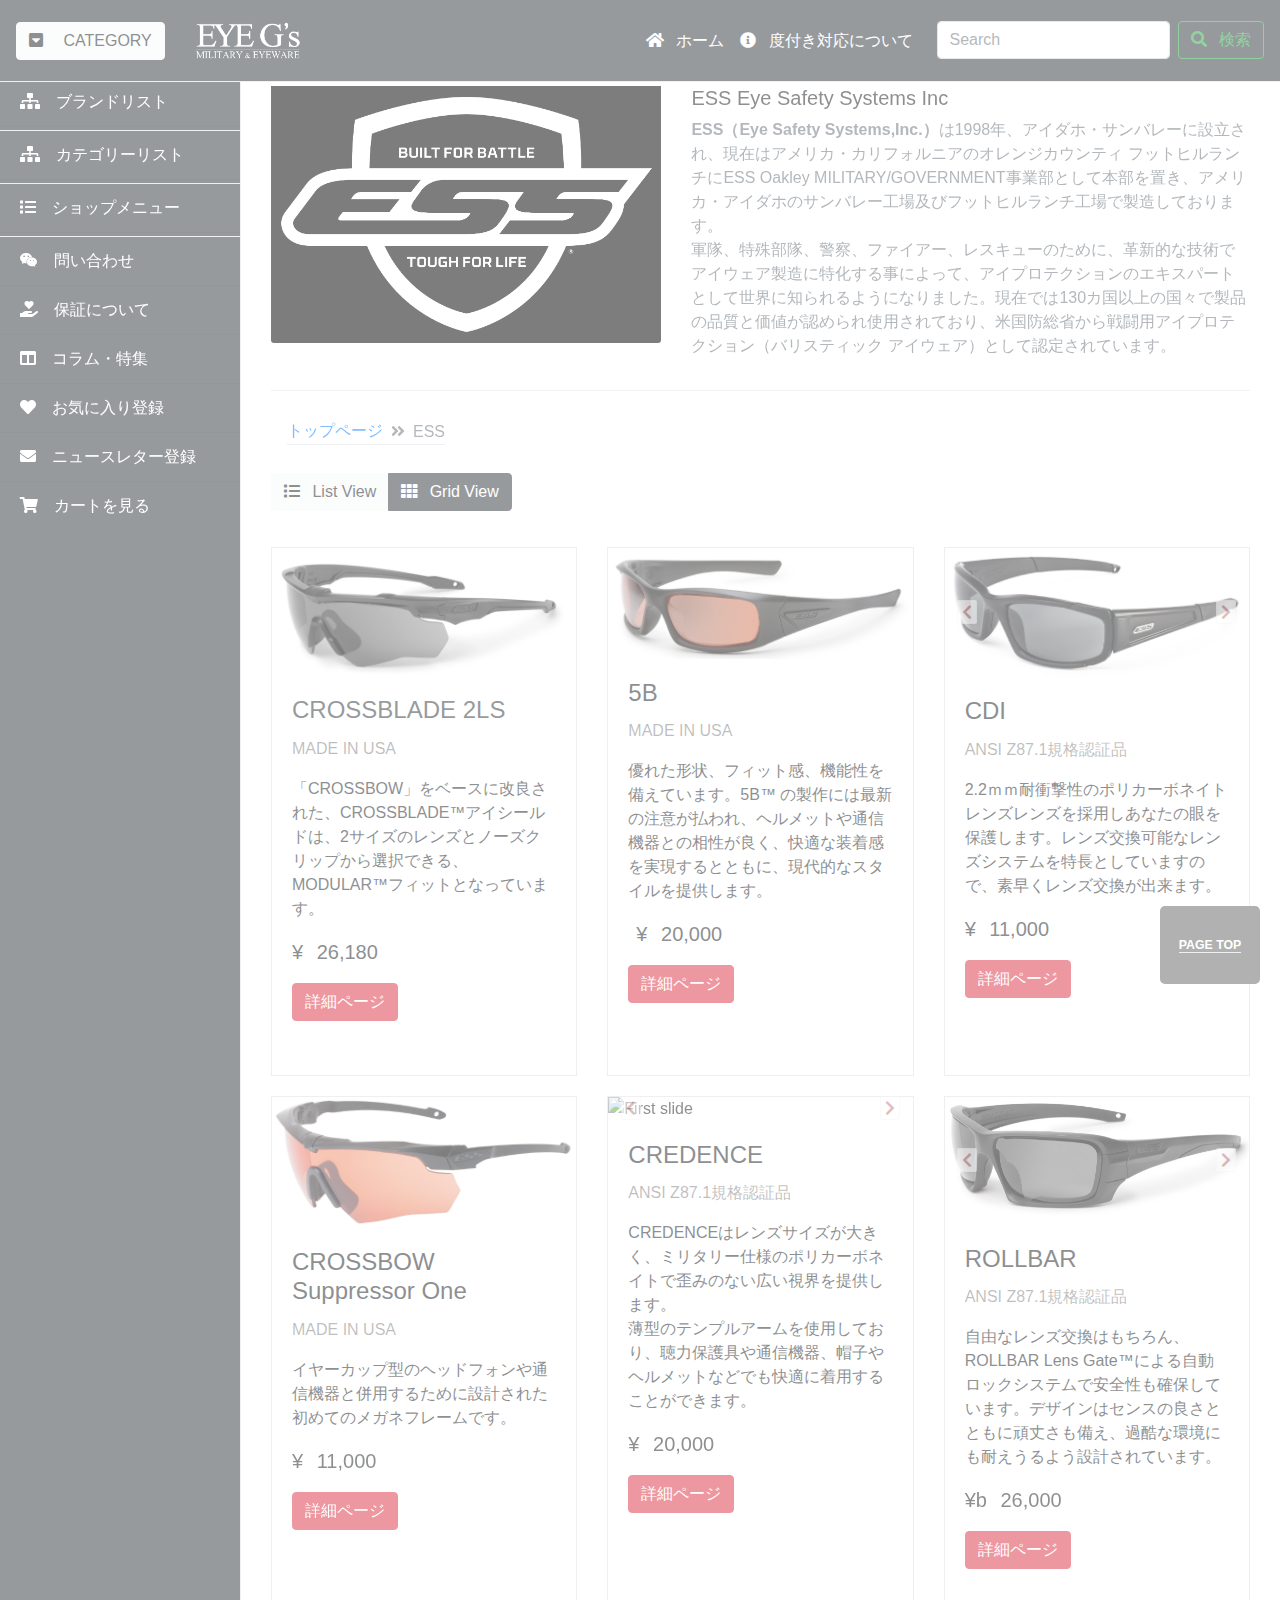
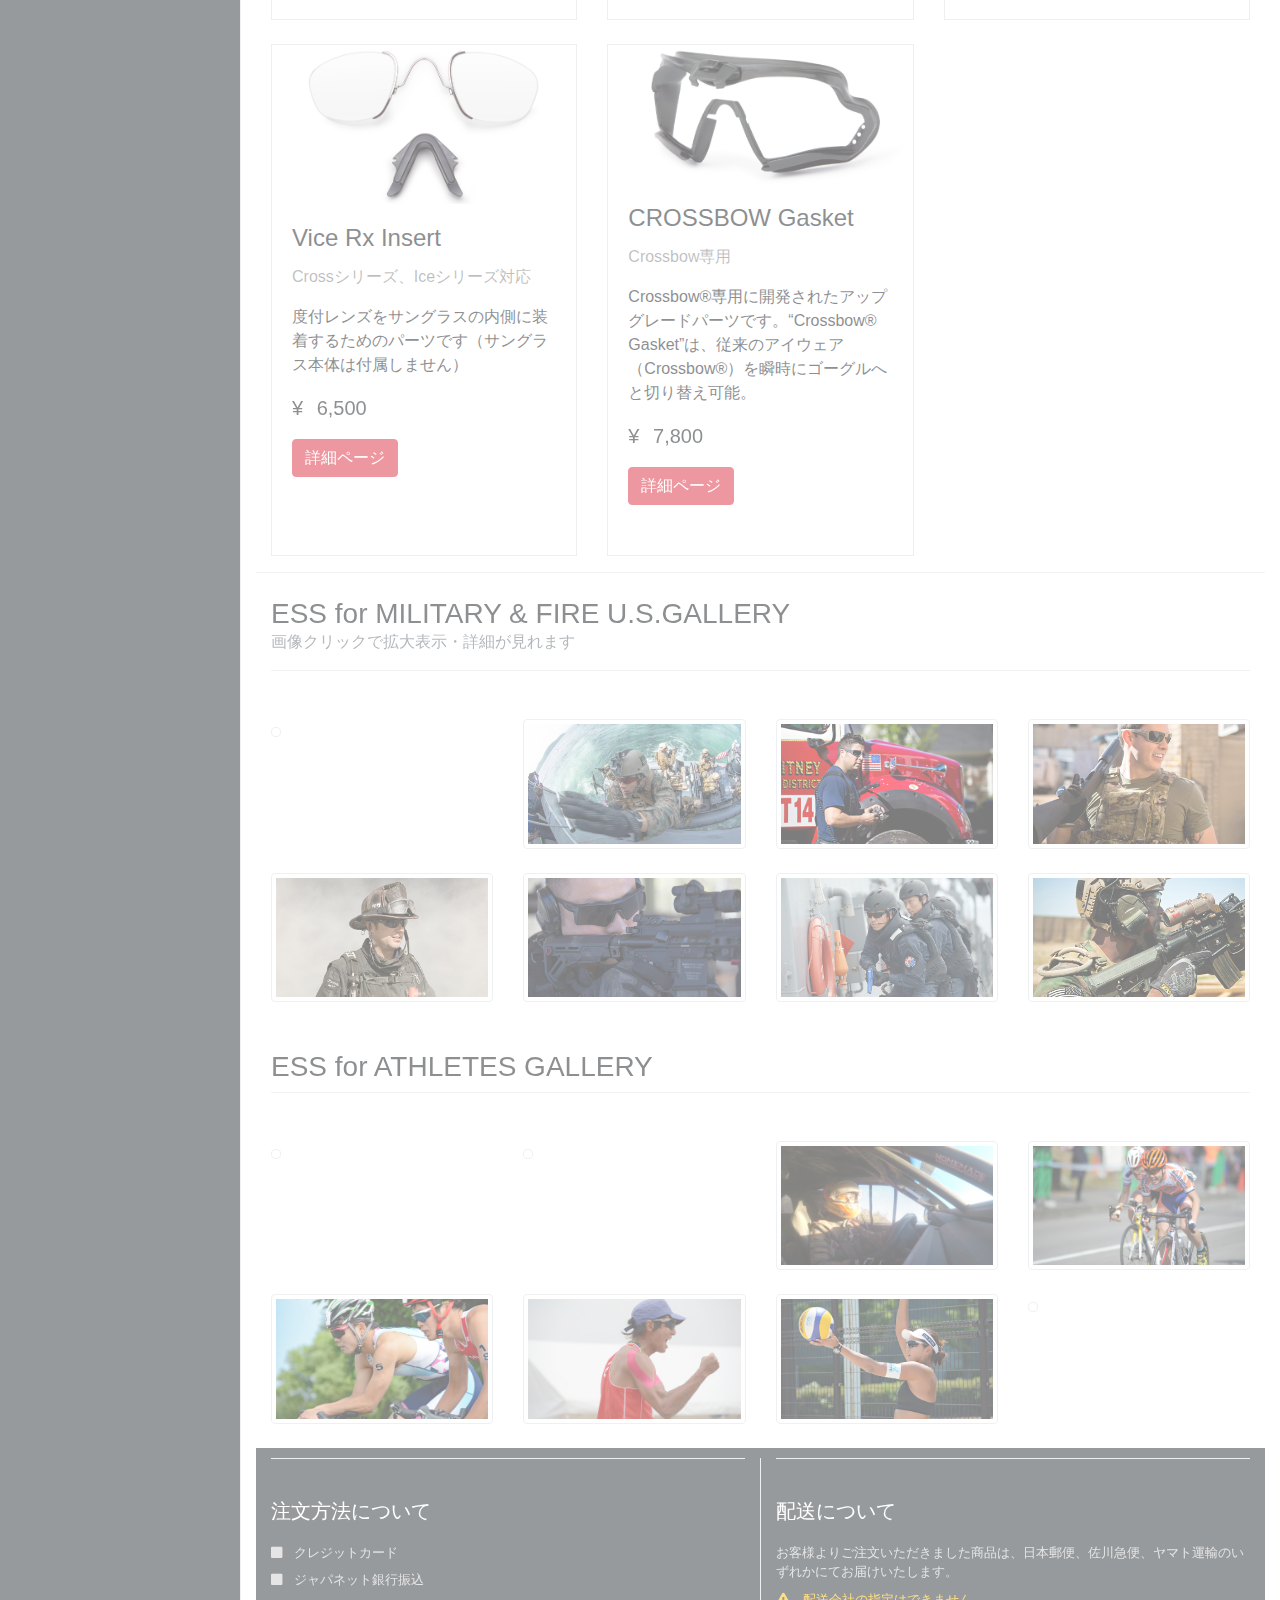
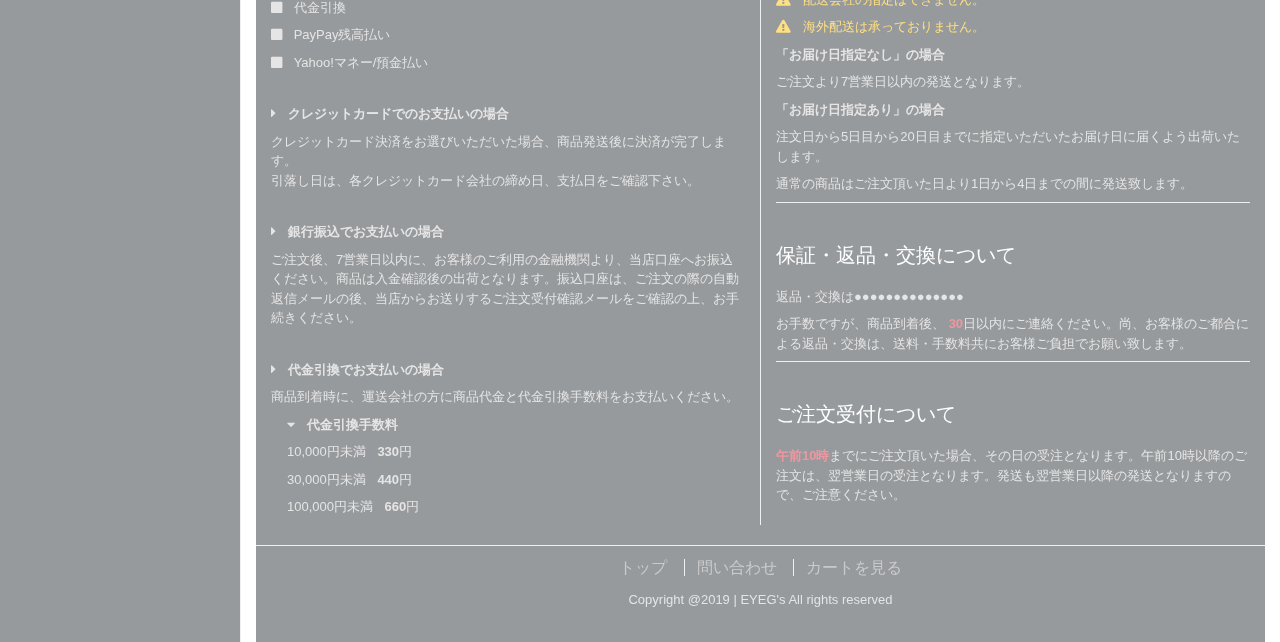
==== commit 231d3979: "ESSの製品ページを変更" ====
--- a/essItems.html
+++ b/essItems.html
@@ -288,7 +288,7 @@
                       <div class="row">
                         <div class="col-xs-12 col-md-6">
                           <p class="lead text-nowrap">¥ 
-                            <span class="ml-2"></span>23,800
+                            <span class="ml-2"></span>26,180
                           </p>
                         </div>
                         <div class="w-100 d-none d-md-block"></div>
@@ -405,10 +405,13 @@
                       <div id="carouselExampleIndicators-2" class="carousel slide d-none d-xl-block" data-ride="carousel" data-interval="false">
                         <div class="carousel-inner" role="listbox">
                           <div class="carousel-item active">
-                            <img class="group list-group-image img-fluid d-block w-100 mt-auto" src="images/ESSproduct/essCredence.jpg" alt="First slide" />
+                            <img class="group list-group-image img-fluid d-block w-100 mt-auto mb-auto" src="images/ESSproduct/CREDENCE/CREDENCE01.png" alt="First slide" />
                           </div>
                           <div class="carousel-item">
-                            <img class="group list-group-image img-fluid d-block w-100 mt-auto" src="images/ESSproduct/essCredenceTan.jpg" alt="First slide" />
+                            <img class="group list-group-image img-fluid d-block w-100 mt-auto mb-auto" src="images/ESSproduct/CREDENCE/CREDENCE02.png" alt="Second slide" />
+                          </div>
+                          <div class="carousel-item">
+                            <img class="group list-group-image img-fluid d-block w-100 mt-auto mb-auto" src="images/ESSproduct/CREDENCE/CREDENCE03.png" alt="Third slide" />
                           </div>
                         </div>
                         <span class="carousel-control-prev" href="#carouselExampleIndicators-2" role="button" data-slide="prev">
--- a/css/style.css
+++ b/css/style.css
@@ -234,3 +234,22 @@
 	}
   }
 
+ /* ##################################### */
+/* ###############カルーセル############### */
+/* ##################################### */
+/* カルーセルの画像の高さを統一するCSS */
+
+.carousel-item .img-fluid {
+  width:100%;
+  height:auto;
+}
+
+.carousel-item{
+  height: auto;
+}
+
+
+
+/* ##################################### */
+/* ###############カルーセル############### */
+/* ##################################### */
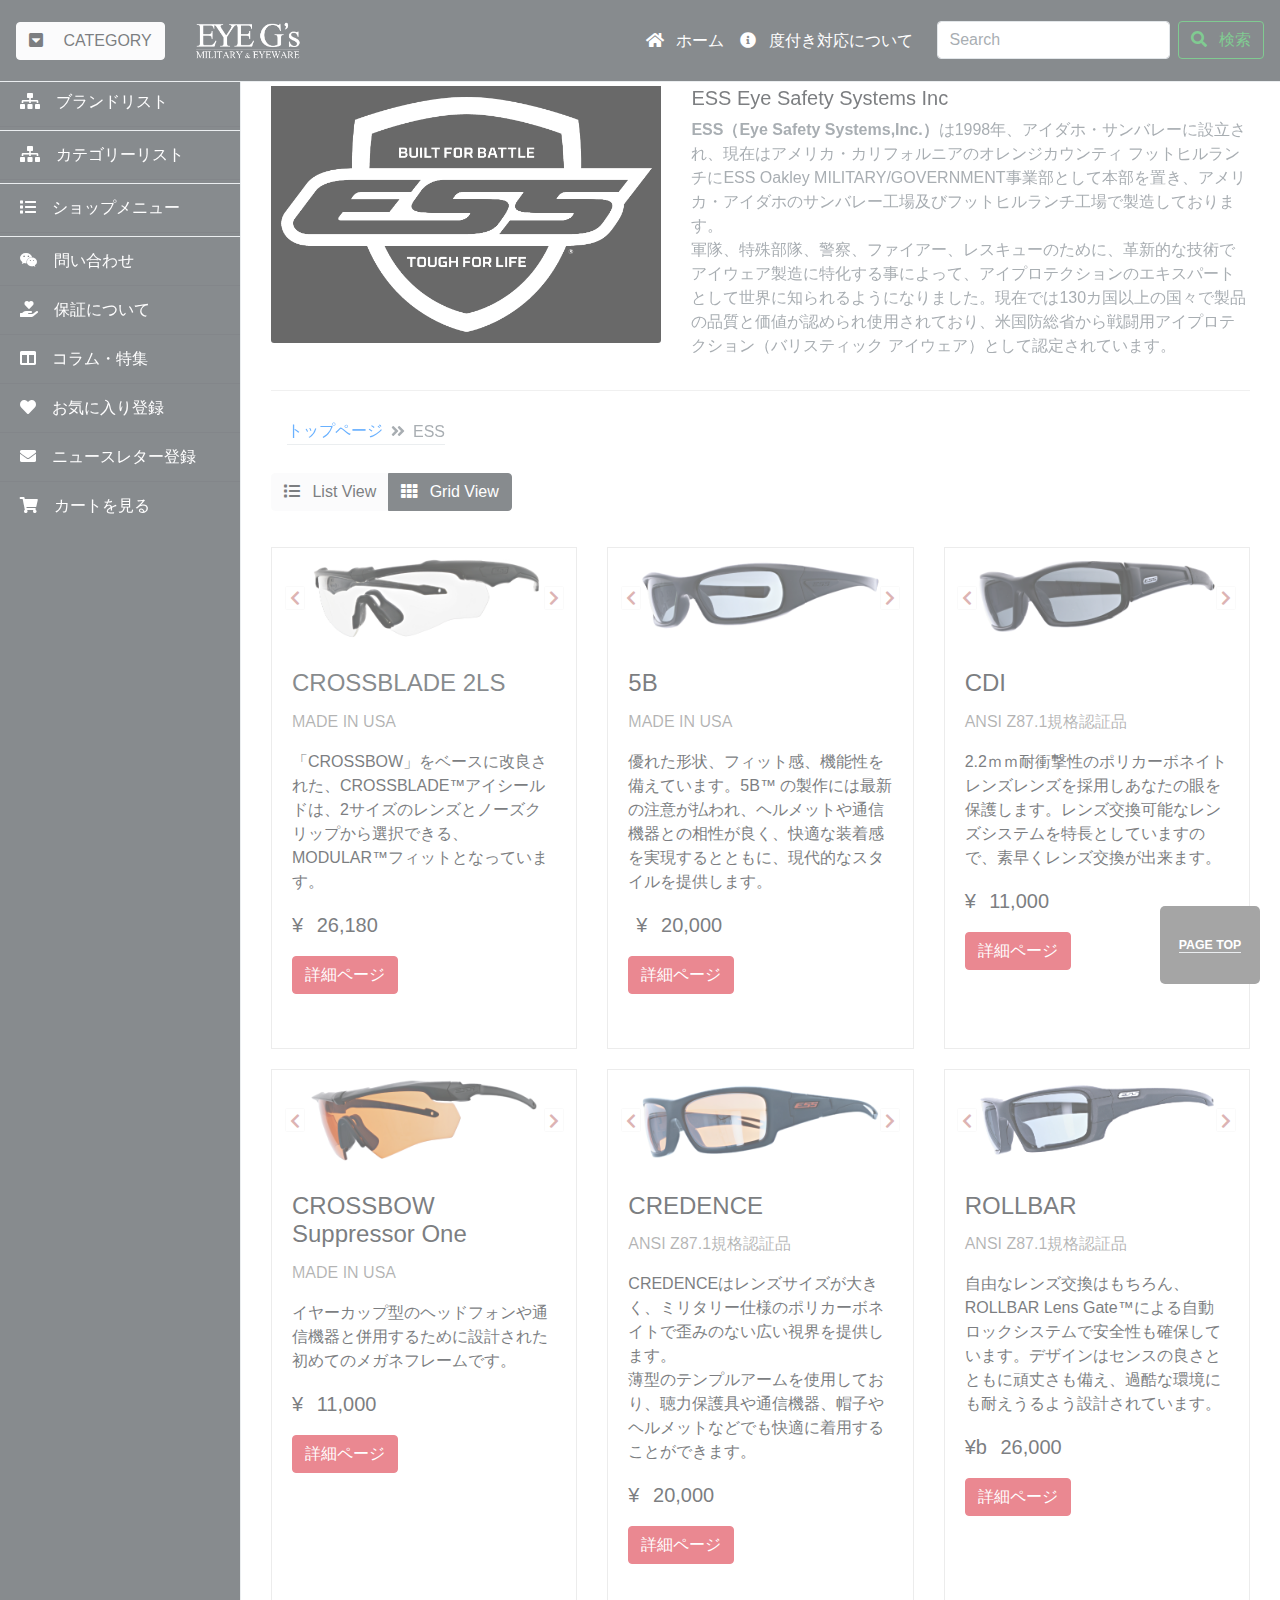
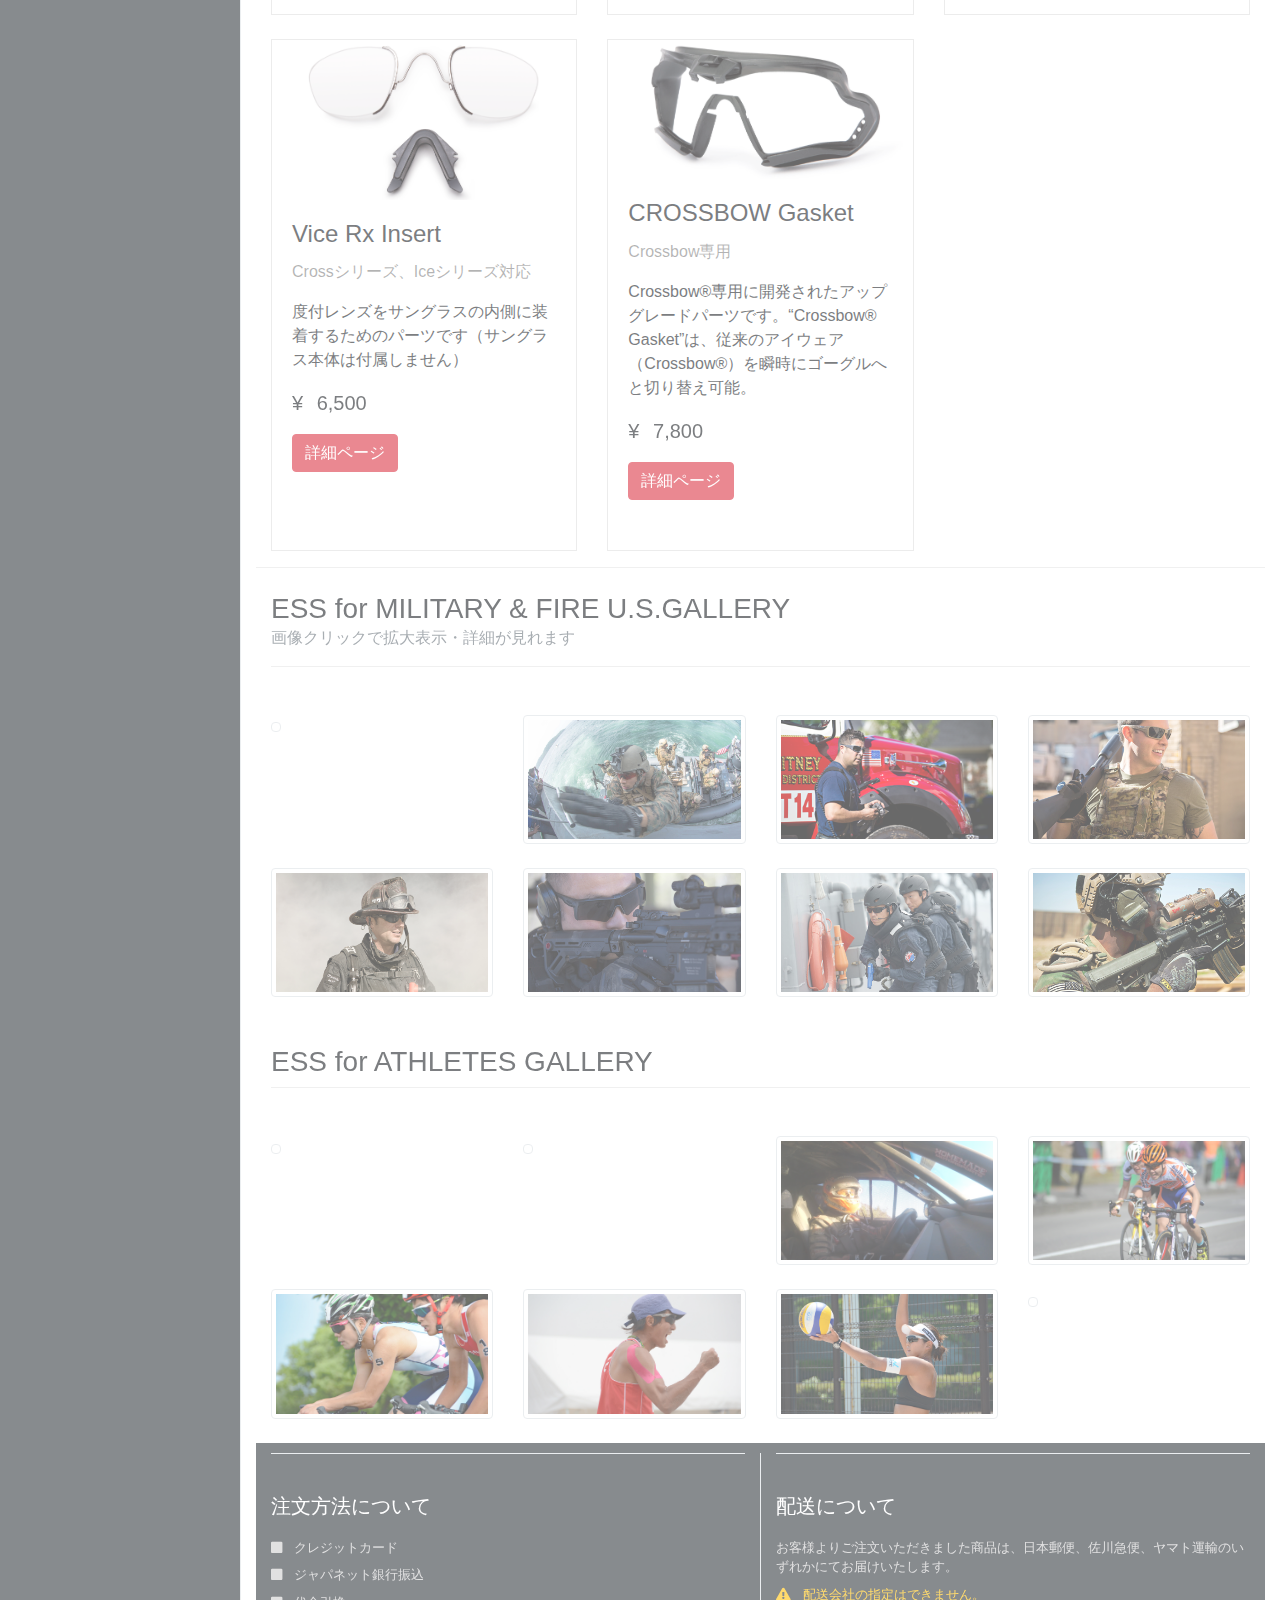
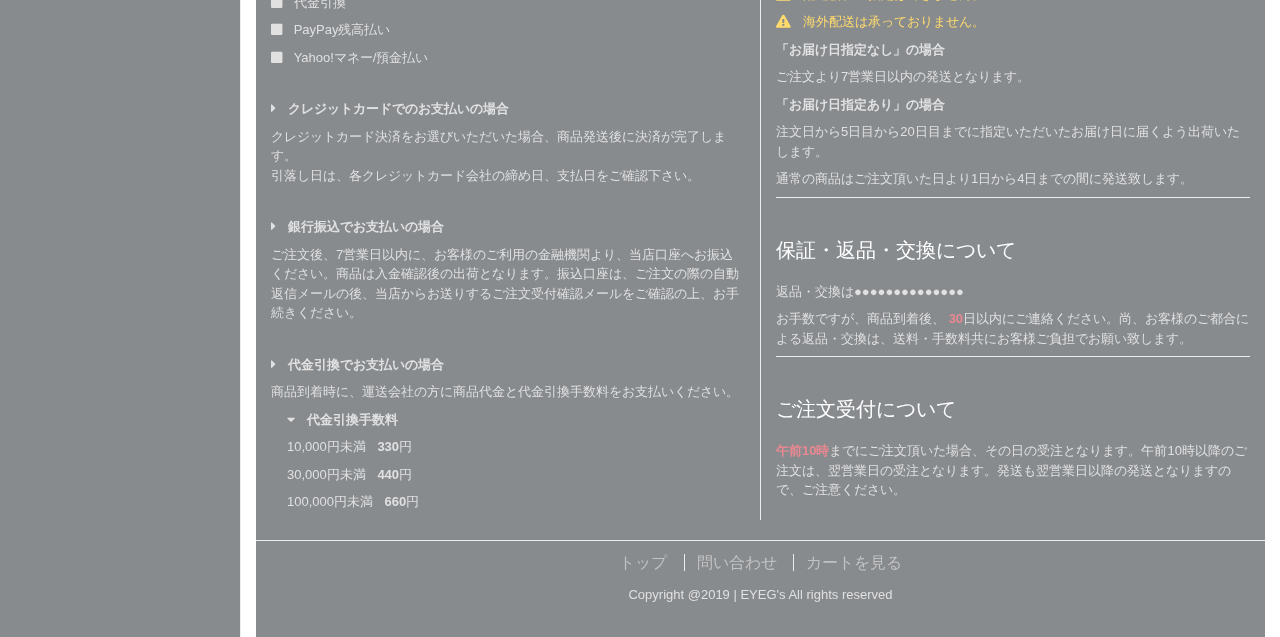
==== commit b1de127a: "製品一覧ページの更新" ====
--- a/essItems.html
+++ b/essItems.html
@@ -273,11 +273,40 @@
                   </div>
                 </div>
               </div>
+              <!-- 商品 -->
               <div id="products" class="row view-group">
                 <div class="item col-xs-4 col-lg-4 mt-3">
                   <div class="thumbnail card h-100 mt-1">
                     <div class="img-event">
-                      <img class="group list-group-image img-fluid mt-auto" src="images/ess-1.png" alt="" />
+                      <div id="carouselExampleIndicators-Crossblade" class="carousel slide d-none d-xl-block" data-ride="carousel" data-interval="false">
+                        <div class="carousel-inner" role="listbox">
+                          <div class="carousel-item active">
+                            <img class="group list-group-image img-fluid d-block w-100 mt-auto mb-auto" src="images/ESSproduct/CROSSBLADE/cb1.png" alt="First slide" />
+                          </div>
+                          <div class="carousel-item">
+                            <img class="group list-group-image img-fluid d-block w-100 mt-auto mb-auto" src="images/ESSproduct/CROSSBLADE/cb2.png" alt="Second slide" />
+                          </div>
+                          <div class="carousel-item">
+                            <img class="group list-group-image img-fluid d-block w-100 mt-auto mb-auto" src="images/ESSproduct/CROSSBLADE/cb3.png" alt="Third slide" />
+                          </div>
+                        </div>
+                        <span class="carousel-control-prev" href="#carouselExampleIndicators-Crossblade" role="button" data-slide="prev">
+                          <span aria-hidden="true">
+                            <i class="fas fa-chevron-left icon-color fa-border"></i>
+                          </span>
+                          <span class="sr-only">Previous</span>
+                        </span>
+                        <span class="carousel-control-next" href="#carouselExampleIndicators-Crossblade" role="button" data-slide="next">
+                          <span aria-hidden="true">
+                            <i class="fas fa-chevron-right icon-color fa-border"></i>
+                          </span>
+                          <span class="sr-only">Next</span>
+                        </span>
+                      </div>
+                      <!-- carousel  XL以上で表示のみ-->
+                      <div class="img-event　d-none d-xl-none">
+                        <img class="group list-group-image img-fluid　d-block w-100 mt-auto mt-auto" src="images/ESSproduct/CROSSBLADE/cb1.png" alt="" />
+                      </div>
                     </div>
                     <div class="caption card-body">
                       <h4 class="group card-title inner list-group-item-heading">
@@ -300,10 +329,39 @@
                     </div>
                   </div>
                 </div>
+                <!-- 商品 -->
                 <div class="item col-xs-4 col-lg-4 mt-3">
                   <div class="thumbnail card h-100 mt-1">
                     <div class="img-event">
-                      <img class="group list-group-image img-fluid mt-auto" src="images/ess-2.png" alt="" />
+                      <div id="carouselExampleIndicators-5b" class="carousel slide d-none d-xl-block" data-ride="carousel" data-interval="false">
+                        <div class="carousel-inner" role="listbox">
+                          <div class="carousel-item active">
+                            <img class="group list-group-image img-fluid d-block w-100 mt-auto mb-auto" src="images/ESSproduct/5B/5b1.png" alt="First slide" />
+                          </div>
+                          <div class="carousel-item">
+                            <img class="group list-group-image img-fluid d-block w-100 mt-auto mb-auto" src="images/ESSproduct/5B/5b2.png" alt="Second slide" />
+                          </div>
+                          <div class="carousel-item">
+                            <img class="group list-group-image img-fluid d-block w-100 mt-auto mb-auto" src="images/ESSproduct/5B/5b3.png" alt="Third slide" />
+                          </div>
+                        </div>
+                        <span class="carousel-control-prev" href="#carouselExampleIndicators-5b" role="button" data-slide="prev">
+                          <span aria-hidden="true">
+                            <i class="fas fa-chevron-left icon-color fa-border"></i>
+                          </span>
+                          <span class="sr-only">Previous</span>
+                        </span>
+                        <span class="carousel-control-next" href="#carouselExampleIndicators-5b" role="button" data-slide="next">
+                          <span aria-hidden="true">
+                            <i class="fas fa-chevron-right icon-color fa-border"></i>
+                          </span>
+                          <span class="sr-only">Next</span>
+                        </span>
+                      </div>
+                      <!-- carousel  XL以上で表示のみ-->
+                      <div class="img-event　d-none d-xl-none">
+                        <img class="group list-group-image img-fluid　d-block w-100 mt-auto mt-auto" src="images/ESSproduct/CROSSBOW/Crossbow1.png" alt="" />
+                      </div>
                     </div>
                     <div class="caption card-body">
                       <h4 class="group card-title inner list-group-item-heading">5B</h4>
@@ -325,25 +383,29 @@
                     </div>
                   </div>
                 </div>
+                <!-- 商品 -->
                 <div class="item col-xs-4 col-lg-4 mt-3">
                   <div class="thumbnail card h-100 mt-1">
                     <div class="img-event">
-                      <div id="carouselExampleIndicators-1" class="carousel slide d-none d-xl-block" data-ride="carousel" data-interval="false">
+                      <div id="carouselExampleIndicators-cdi" class="carousel slide d-none d-xl-block" data-ride="carousel" data-interval="false">
                         <div class="carousel-inner" role="listbox">
                           <div class="carousel-item active">
-                            <img class="group list-group-image img-fluid d-block w-100 mt-auto" src="images/ESSproduct/essCdiBlack.png" alt="First slide" />
+                            <img class="group list-group-image img-fluid d-block w-100 mt-auto mb-auto" src="images/ESSproduct/CDI/cdi1.png" alt="First slide" />
                           </div>
                           <div class="carousel-item">
-                            <img class="group list-group-image img-fluid d-block w-100 mt-auto" src="images/ESSproduct/essCdiTan.jpg" alt="First slide" />
-                          </div>
-                        </div>
-                        <span class="carousel-control-prev" href="#carouselExampleIndicators-1" role="button" data-slide="prev">
+                            <img class="group list-group-image img-fluid d-block w-100 mt-auto mb-auto" src="images/ESSproduct/CDI/cdi2.png" alt="Second slide" />
+                          </div>
+                          <div class="carousel-item">
+                            <img class="group list-group-image img-fluid d-block w-100 mt-auto mb-auto" src="images/ESSproduct/CDI/cdi3.png" alt="Third slide" />
+                          </div>
+                        </div>
+                        <span class="carousel-control-prev" href="#carouselExampleIndicators-cdi" role="button" data-slide="prev">
                           <span aria-hidden="true">
                             <i class="fas fa-chevron-left icon-color fa-border"></i>
                           </span>
                           <span class="sr-only">Previous</span>
                         </span>
-                        <span class="carousel-control-next" href="#carouselExampleIndicators-1" role="button" data-slide="next">
+                        <span class="carousel-control-next" href="#carouselExampleIndicators-cdi" role="button" data-slide="next">
                           <span aria-hidden="true">
                             <i class="fas fa-chevron-right icon-color fa-border"></i>
                           </span>
@@ -352,7 +414,7 @@
                       </div>
                       <!-- carousel  XL以上で表示のみ-->
                       <div class="img-event　d-none d-xl-none">
-                        <img class="group list-group-image img-fluid　d-block w-100 mt-auto" src="images/ESSproduct/essCdiBlack.png" alt="" />
+                        <img class="group list-group-image img-fluid　d-block w-100 mt-auto mt-auto" src="images/ESSproduct/CDI/cdi1.png" alt="" />
                       </div>
                     </div>
                     <div class="caption card-body">
@@ -376,7 +438,35 @@
                 <div class="item col-xs-4 col-lg-4 mt-4">
                   <div class="thumbnail card h-100">
                     <div class="img-event">
-                      <img class="group list-group-image img-fluid mt-auto" src="images/ess-4.png" alt="" />
+                      <div id="carouselExampleIndicators-Crossbowsup" class="carousel slide d-none d-xl-block" data-ride="carousel" data-interval="false">
+                        <div class="carousel-inner" role="listbox">
+                          <div class="carousel-item active">
+                            <img class="group list-group-image img-fluid d-block w-100 mt-auto mb-auto" src="images/ESSproduct/CrossbowSUP/cs1.png" alt="First slide" />
+                          </div>
+                          <div class="carousel-item">
+                            <img class="group list-group-image img-fluid d-block w-100 mt-auto mb-auto" src="images/ESSproduct/CrossbowSUP/cs2.png" alt="Second slide" />
+                          </div>
+                          <div class="carousel-item">
+                            <img class="group list-group-image img-fluid d-block w-100 mt-auto mb-auto" src="images/ESSproduct/CrossbowSUP/cs3.png" alt="Third slide" />
+                          </div>
+                        </div>
+                        <span class="carousel-control-prev" href="#carouselExampleIndicators-Crossbowsup" role="button" data-slide="prev">
+                          <span aria-hidden="true">
+                            <i class="fas fa-chevron-left icon-color fa-border"></i>
+                          </span>
+                          <span class="sr-only">Previous</span>
+                        </span>
+                        <span class="carousel-control-next" href="#carouselExampleIndicators-Crossbowsup" role="button" data-slide="next">
+                          <span aria-hidden="true">
+                            <i class="fas fa-chevron-right icon-color fa-border"></i>
+                          </span>
+                          <span class="sr-only">Next</span>
+                        </span>
+                      </div>
+                      <!-- carousel  XL以上で表示のみ-->
+                      <div class="img-event　d-none d-xl-none">
+                        <img class="group list-group-image img-fluid　d-block w-100 mt-auto mt-auto" src="images/ESSproduct/CrossbowSUP/cs1.png" alt="" />
+                      </div>
                     </div>
                     <div class="caption card-body">
                       <h4 class="group card-title inner list-group-item-heading">CROSSBOW 
@@ -399,19 +489,20 @@
                     </div>
                   </div>
                 </div>
+                <!-- 商品 -->
                 <div class="item col-xs-4 col-lg-4 mt-4">
                   <div class="thumbnail card h-100">
                     <div class="img-event">
                       <div id="carouselExampleIndicators-2" class="carousel slide d-none d-xl-block" data-ride="carousel" data-interval="false">
                         <div class="carousel-inner" role="listbox">
                           <div class="carousel-item active">
-                            <img class="group list-group-image img-fluid d-block w-100 mt-auto mb-auto" src="images/ESSproduct/CREDENCE/CREDENCE01.png" alt="First slide" />
+                            <img class="group list-group-image img-fluid d-block w-100 mt-auto mb-auto" src="images/ESSproduct/CREDENCE/CREDENCE2.png" alt="First slide" />
                           </div>
                           <div class="carousel-item">
-                            <img class="group list-group-image img-fluid d-block w-100 mt-auto mb-auto" src="images/ESSproduct/CREDENCE/CREDENCE02.png" alt="Second slide" />
+                            <img class="group list-group-image img-fluid d-block w-100 mt-auto mb-auto" src="images/ESSproduct/CREDENCE/CREDENCE1.png" alt="Second slide" />
                           </div>
                           <div class="carousel-item">
-                            <img class="group list-group-image img-fluid d-block w-100 mt-auto mb-auto" src="images/ESSproduct/CREDENCE/CREDENCE03.png" alt="Third slide" />
+                            <img class="group list-group-image img-fluid d-block w-100 mt-auto mb-auto" src="images/ESSproduct/CREDENCE/CREDENCE3.png" alt="Third slide" />
                           </div>
                         </div>
                         <span class="carousel-control-prev" href="#carouselExampleIndicators-2" role="button" data-slide="prev">
@@ -453,25 +544,29 @@
                     </div>
                   </div>
                 </div>
+                <!-- 商品 -->
                 <div class="item col-xs-4 col-lg-4 mt-4">
                   <div class="thumbnail card h-100">
                     <div class="img-event">
-                      <div id="carouselExampleIndicators-3" class="carousel slide d-none d-xl-block" data-ride="carousel" data-interval="false">
+                      <div id="carouselExampleIndicators-rollbar" class="carousel slide d-none d-xl-block" data-ride="carousel" data-interval="false">
                         <div class="carousel-inner" role="listbox">
                           <div class="carousel-item active">
-                            <img class="group list-group-image img-fluid d-block w-100 mt-auto" src="images/ESSproduct/essRollbarBlack.jpg" alt="First slide" />
+                            <img class="group list-group-image img-fluid d-block w-100 mt-auto" src="images/ESSproduct/ROLLBAR/rol1.png" alt="First slide" />
                           </div>
                           <div class="carousel-item">
-                            <img class="group list-group-image img-fluid d-block w-100 mt-auto" src="images/ESSproduct/essRollbarTan.jpg" alt="First slide" />
-                          </div>
-                        </div>
-                        <span class="carousel-control-prev" href="#carouselExampleIndicators-3" role="button" data-slide="prev">
+                            <img class="group list-group-image img-fluid d-block w-100 mt-auto" src="images/ESSproduct/ROLLBAR/rol2.png" alt="Second slide" />
+                          </div>
+                          <div class="carousel-item">
+                            <img class="group list-group-image img-fluid d-block w-100 mt-auto" src="images/ESSproduct/ROLLBAR/rol3.png" alt="Third slide" />
+                          </div>
+                        </div>
+                        <span class="carousel-control-prev" href="#carouselExampleIndicators-rollbar" role="button" data-slide="prev">
                           <span aria-hidden="true">
                             <i class="fas fa-chevron-left icon-color fa-border"></i>
                           </span>
                           <span class="sr-only">Previous</span>
                         </span>
-                        <span class="carousel-control-next" href="#carouselExampleIndicators-3" role="button" data-slide="next">
+                        <span class="carousel-control-next" href="#carouselExampleIndicators-rollbar" role="button" data-slide="next">
                           <span aria-hidden="true">
                             <i class="fas fa-chevron-right icon-color fa-border"></i>
                           </span>
@@ -480,7 +575,7 @@
                       </div>
                       <!-- carousel  XL以上で表示のみ-->
                       <div class="img-event　d-none d-xl-none">
-                        <img class="group list-group-image img-fluid　d-block w-100 mt-auto" src="images/ESSproduct/essRollbarBlack.jpg" alt="" />
+                        <img class="group list-group-image img-fluid　d-block w-100 mt-auto" src="images/ESSproduct/ROLLBAR/rol1.png" alt="" />
                       </div>
                     </div>
                     <div class="caption card-body">
@@ -502,6 +597,7 @@
                     </div>
                   </div>
                 </div>
+                <!-- 商品 -->
                 <div class="item col-xs-4 col-lg-4 mt-4">
                   <div class="thumbnail card h-100">
                     <div class="img-event">
@@ -526,6 +622,7 @@
                     </div>
                   </div>
                 </div>
+                <!-- 商品 -->
                 <div class="item col-xs-4 col-lg-4 mt-4">
                   <div class="thumbnail card h-100">
                     <div class="img-event">
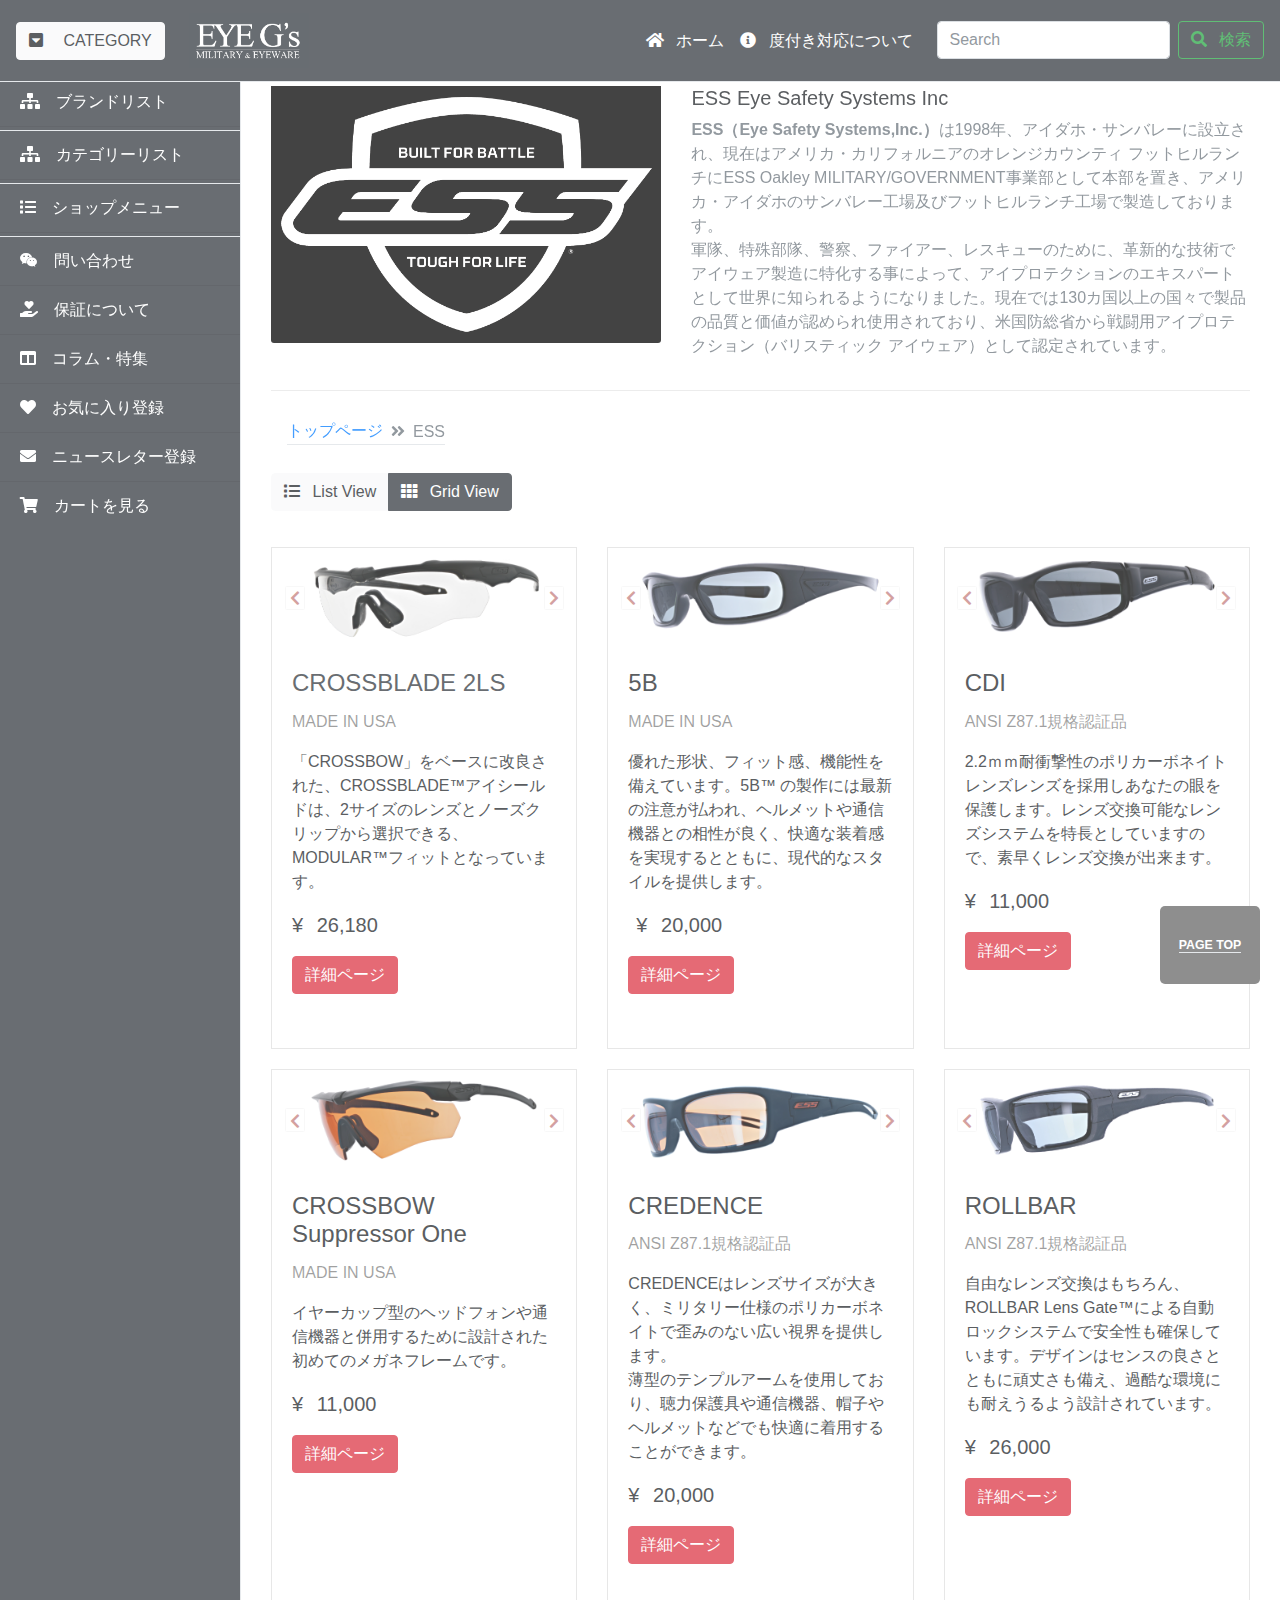
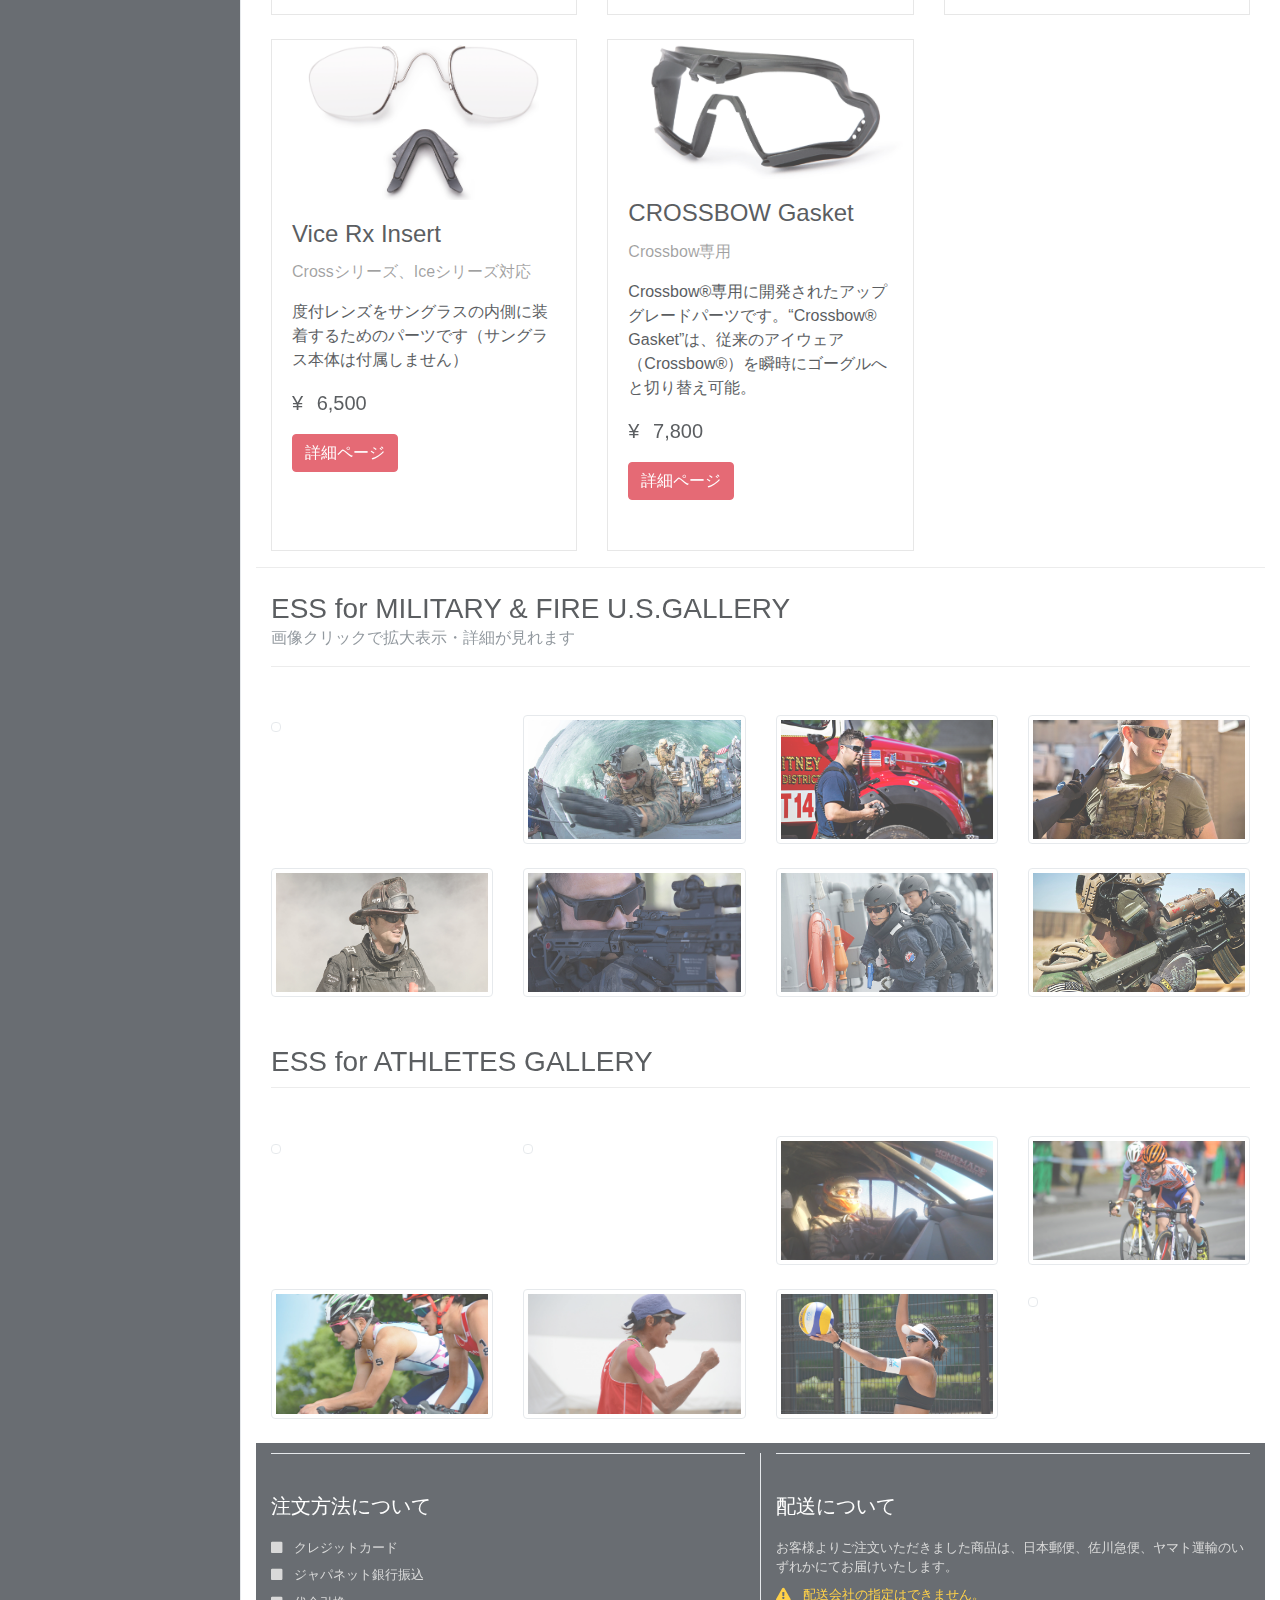
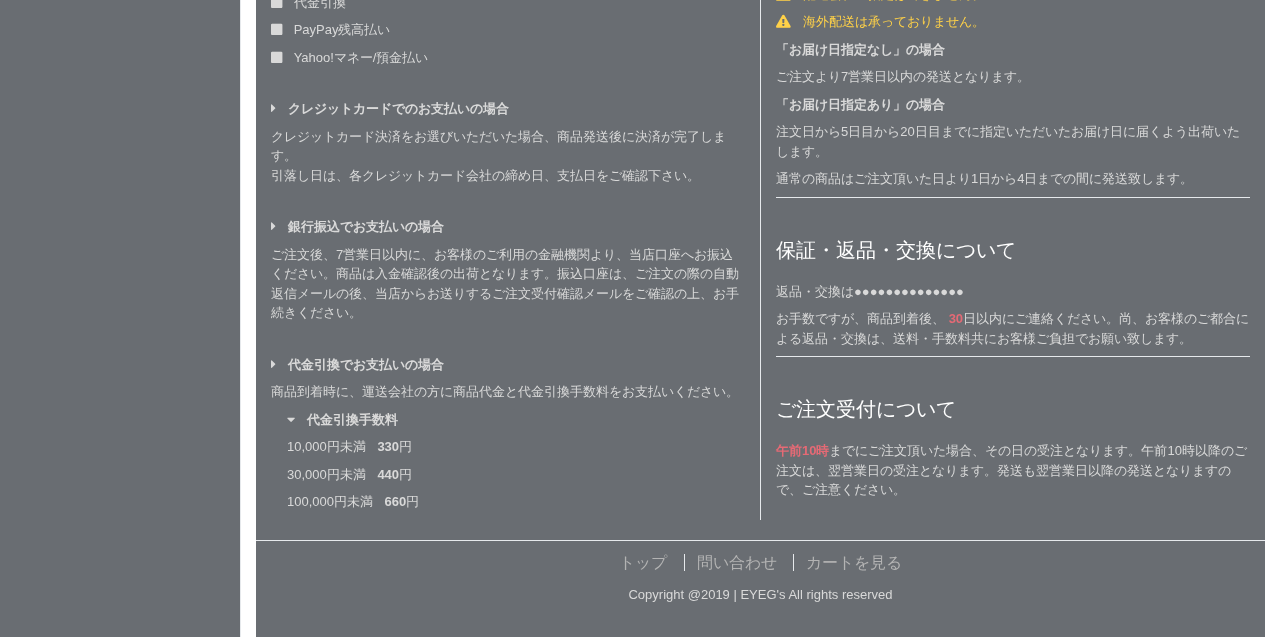
==== commit a1fdf63e: "不要な行を削除" ====
--- a/essItems.html
+++ b/essItems.html
@@ -305,7 +305,7 @@
                       </div>
                       <!-- carousel  XL以上で表示のみ-->
                       <div class="img-event　d-none d-xl-none">
-                        <img class="group list-group-image img-fluid　d-block w-100 mt-auto mt-auto" src="images/ESSproduct/CROSSBLADE/cb1.png" alt="" />
+                        <img class="group list-group-image img-fluid　d-block w-100 mt-auto" src="images/ESSproduct/CROSSBLADE/cb1.png" alt="" />
                       </div>
                     </div>
                     <div class="caption card-body">
@@ -316,7 +316,7 @@
                       <p class="group inner list-group-item-text">「CROSSBOW」をベースに改良された、CROSSBLADE™アイシールドは、2サイズのレンズとノーズクリップから選択できる、MODULAR™フィットとなっています。 </p>
                       <div class="row">
                         <div class="col-xs-12 col-md-6">
-                          <p class="lead text-nowrap">¥ 
+                          <p class="lead text-nowrap">¥
                             <span class="ml-2"></span>26,180
                           </p>
                         </div>
@@ -584,7 +584,7 @@
                       <p class="group inner list-group-item-text">自由なレンズ交換はもちろん、ROLLBAR Lens Gate™による自動ロックシステムで安全性も確保しています。デザインはセンスの良さとともに頑丈さも備え、過酷な環境にも耐えうるよう設計されています。 </p>
                       <div class="row">
                         <div class="col-xs-12 col-md-6">
-                          <p class="lead">¥b
+                          <p class="lead">¥
                             <span class="ml-2 text-nowrap"></span>26,000
                           </p>
                         </div>
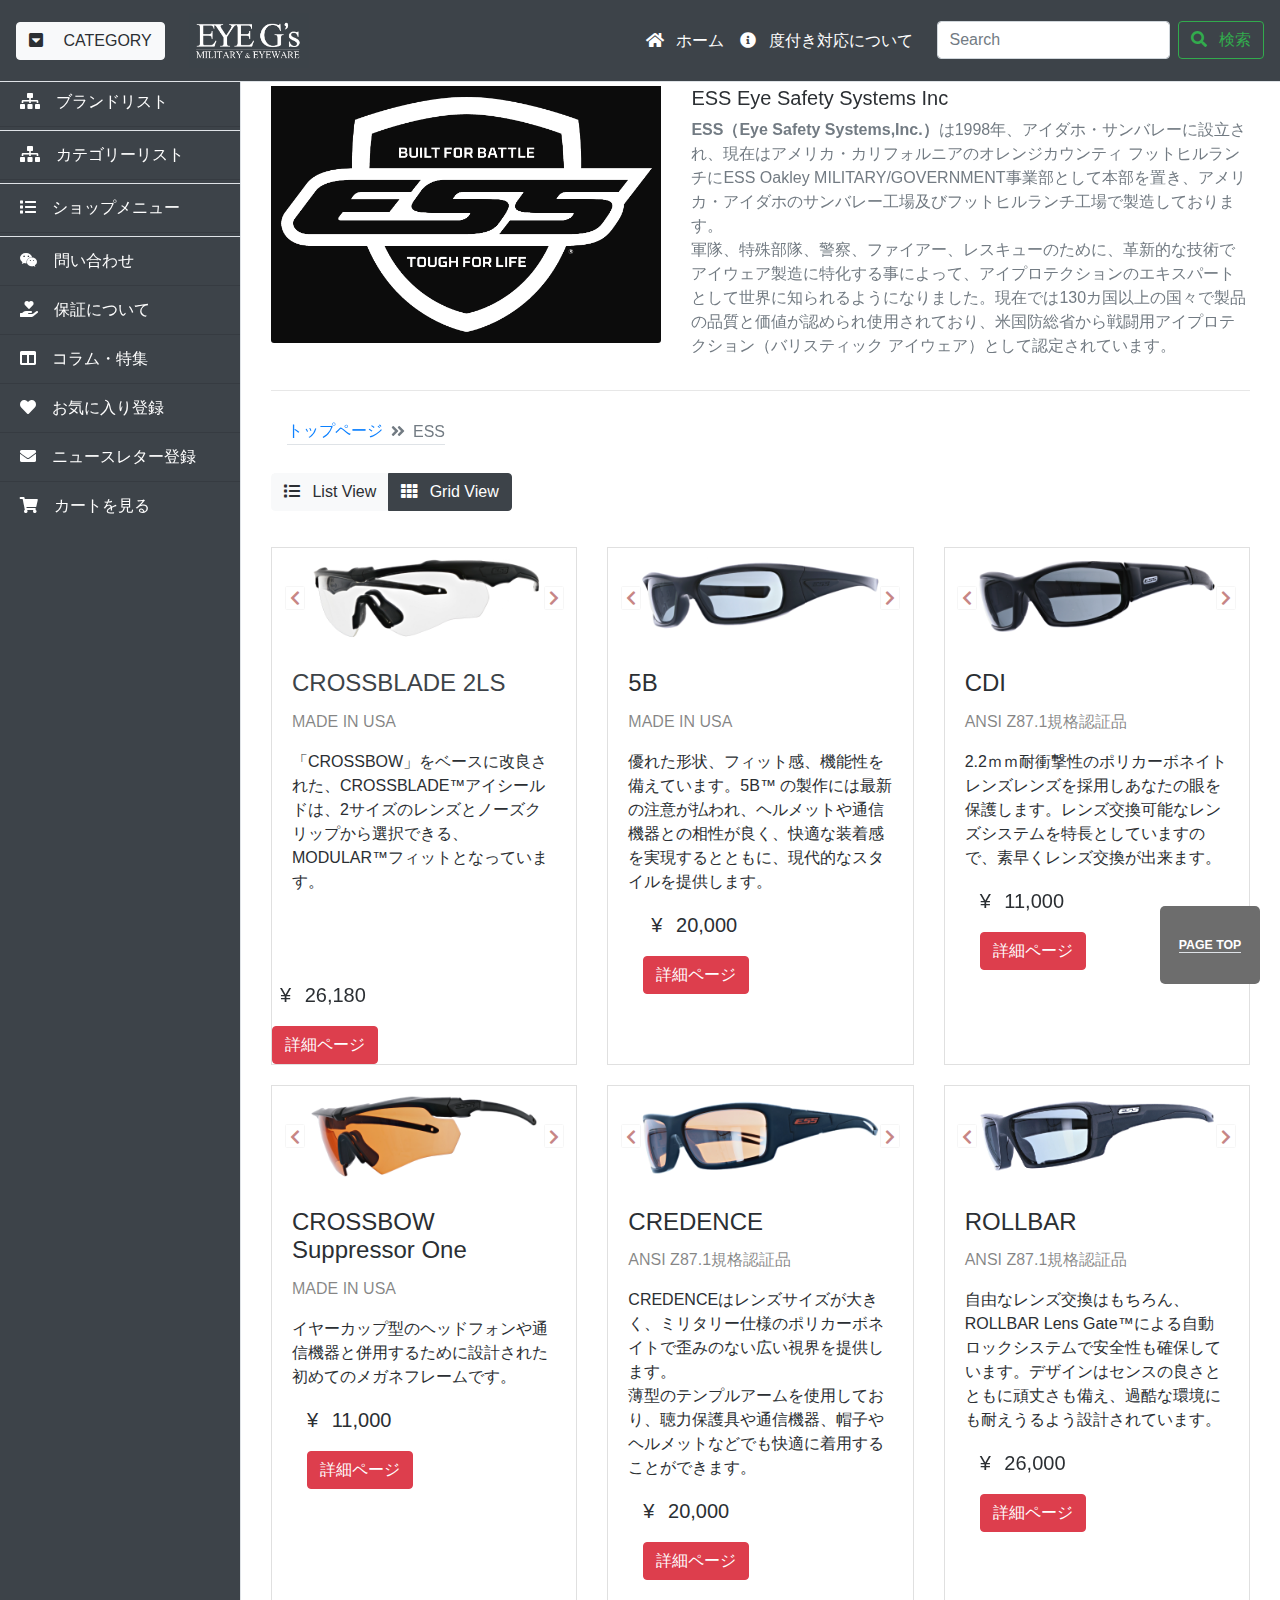
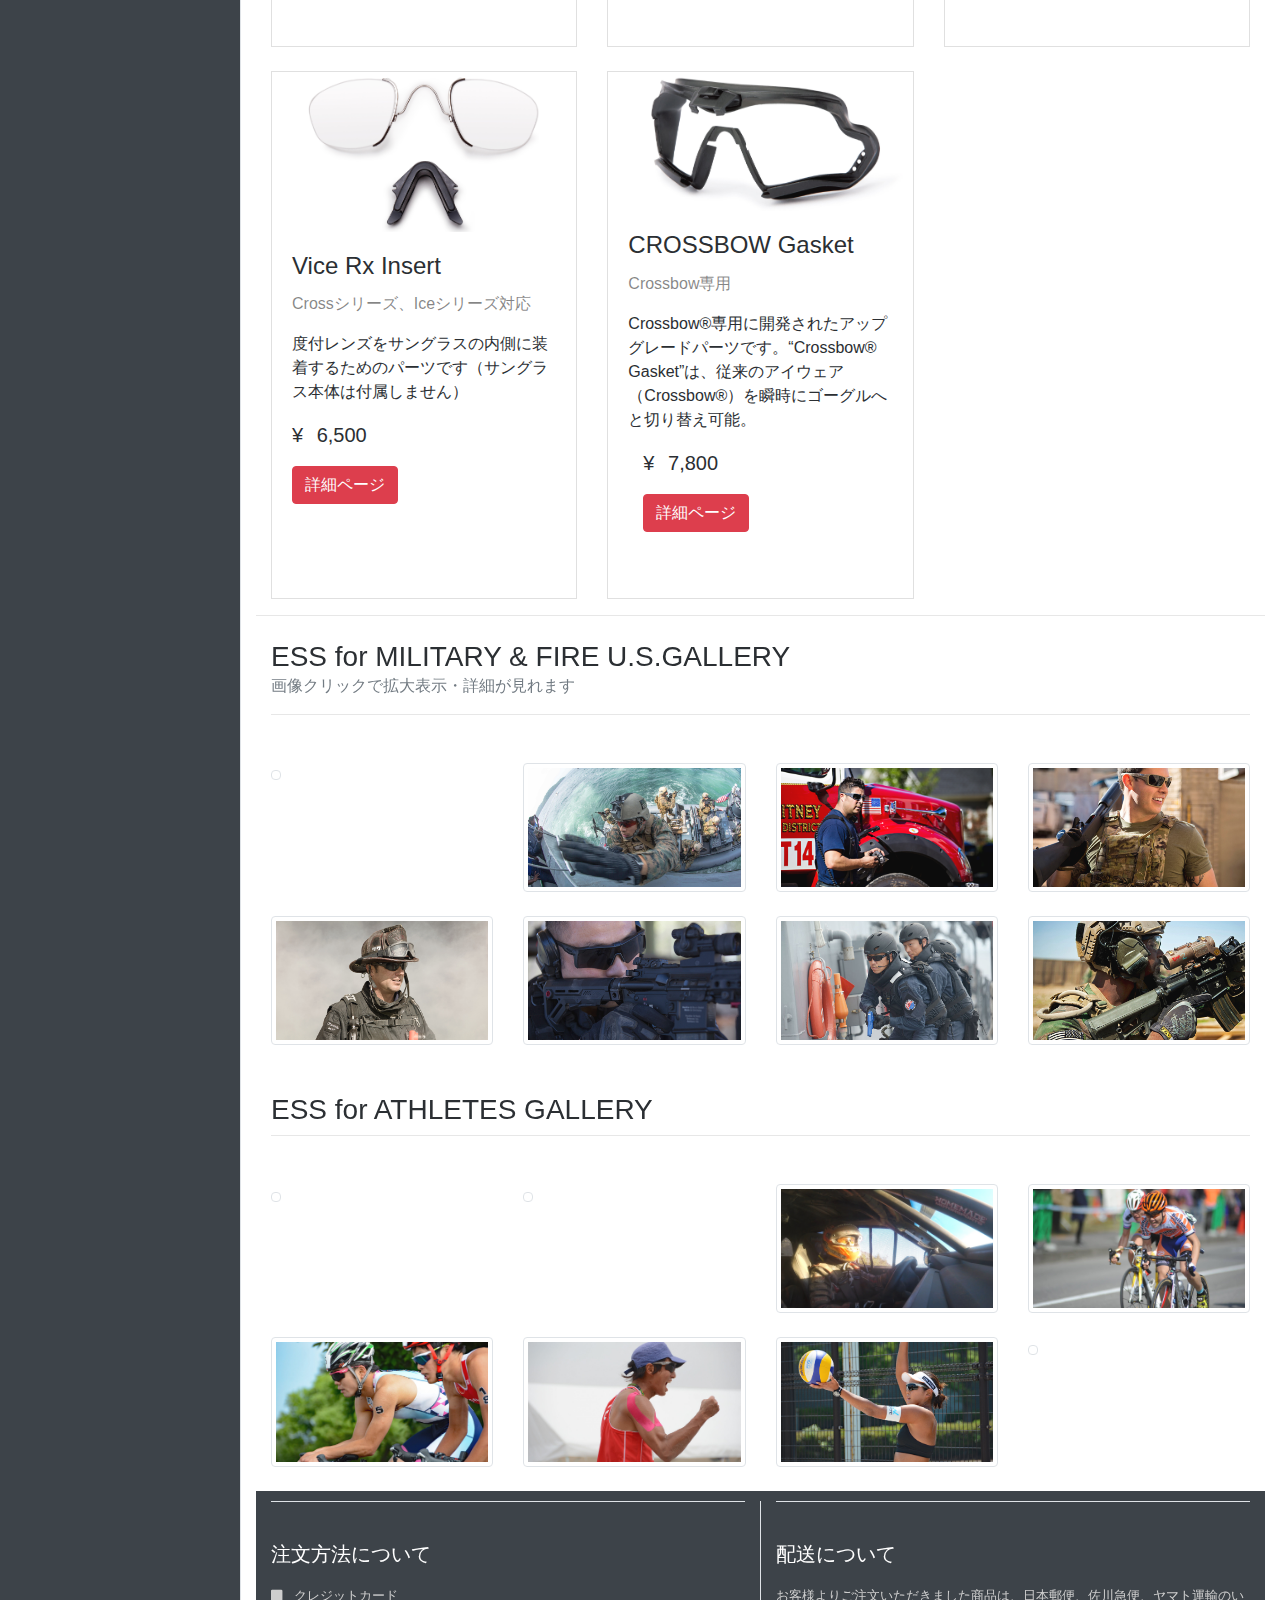
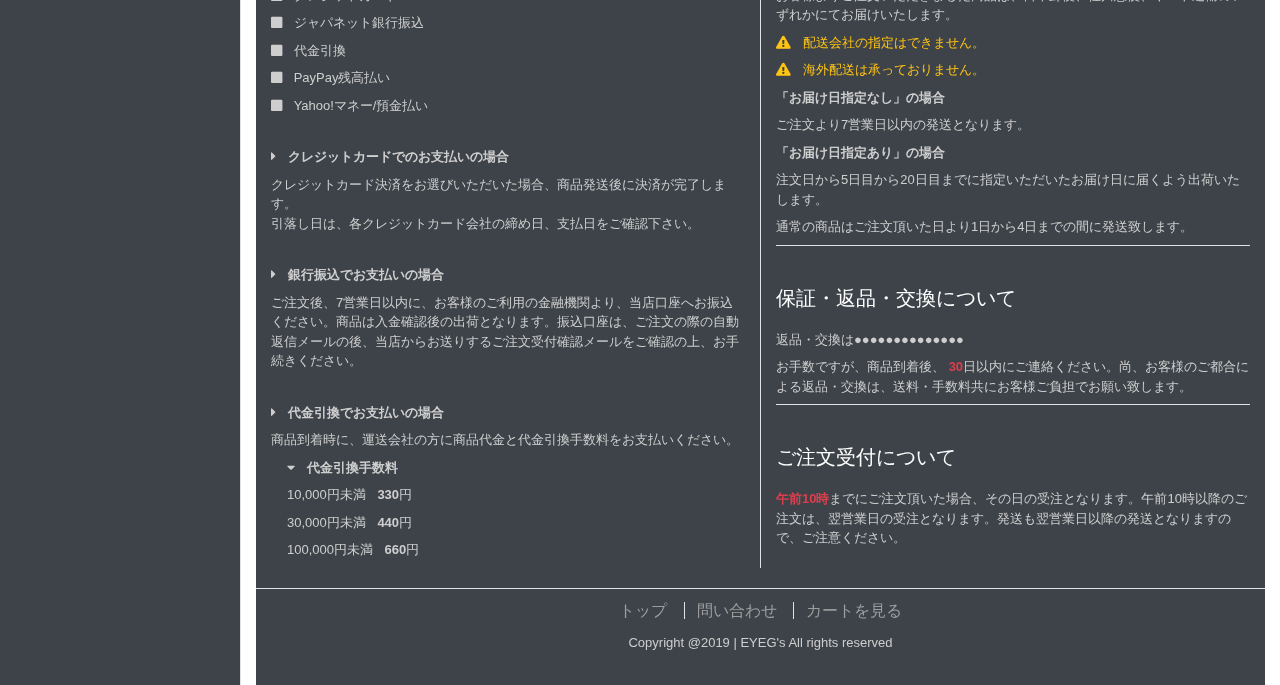
==== commit fd1909b4: "Update essItems.html" ====
--- a/essItems.html
+++ b/essItems.html
@@ -314,17 +314,18 @@
                       </h4>
                       <p class="text-black-50">MADE IN USA</p>
                       <p class="group inner list-group-item-text">「CROSSBOW」をベースに改良された、CROSSBLADE™アイシールドは、2サイズのレンズとノーズクリップから選択できる、MODULAR™フィットとなっています。 </p>
-                      <div class="row">
-                        <div class="col-xs-12 col-md-6">
-                          <p class="lead text-nowrap">¥
-                            <span class="ml-2"></span>26,180
-                          </p>
-                        </div>
-                        <div class="w-100 d-none d-md-block"></div>
-                        <div class="col-xs-4 col-md-4">
-                          <a class="btn btn-danger text-nowrap" href="#">詳細ページ</a>
-                          <!-- <a class="btn btn-outline-danger text-nowrap disabled font-weight-bold" href="#" disabled>SOLD OUT</a> -->
-                        </div>
+                    </div>
+                    <div class="row">
+                      <div class="col-xs-12 col-md-6">
+                        <p class="lead text-nowrap">
+                          <span class="mr-2"></span>¥
+                          <span class="ml-2"></span>26,180
+                        </p>
+                      </div>
+                      <div class="w-100 d-none d-md-block"></div>
+                      <div class="col-xs-4 col-md-4">
+                        <a class="btn btn-danger text-nowrap" href="#">詳細ページ</a>
+                        <!-- <a class="btn btn-outline-danger text-nowrap disabled font-weight-bold" href="#" disabled>SOLD OUT</a> -->
                       </div>
                     </div>
                   </div>
@@ -360,14 +361,14 @@
                       </div>
                       <!-- carousel  XL以上で表示のみ-->
                       <div class="img-event　d-none d-xl-none">
-                        <img class="group list-group-image img-fluid　d-block w-100 mt-auto mt-auto" src="images/ESSproduct/CROSSBOW/Crossbow1.png" alt="" />
+                        <img class="group list-group-image img-fluid　d-block w-100 mt-auto" src="images/ESSproduct/CROSSBOW/Crossbow1.png" alt="" />
                       </div>
                     </div>
                     <div class="caption card-body">
                       <h4 class="group card-title inner list-group-item-heading">5B</h4>
                       <p class="text-black-50">MADE IN USA</p>
                       <p class="group inner list-group-item-text">優れた形状、フィット感、機能性を備えています。5B™ の製作には最新の注意が払われ、ヘルメットや通信機器との相性が良く、快適な装着感を実現するとともに、現代的なスタイルを提供します。 </p>
-                      <div class="row">
+                      <div class="row mb-3  mx-auto">
                         <div class="col-xs-12 col-md-6">
                           <p class="lead text-nowrap">
                             <span class="mr-2"></span>¥
@@ -375,7 +376,7 @@
                           </p>
                         </div>
                         <div class="w-100 d-none d-md-block"></div>
-                        <div class="col-xs-12 col-md-6">
+                        <div class="col-xs-4 col-md-4">
                           <a class="btn btn-danger text-nowrap" href="#">詳細ページ</a>
                           <!-- <a class="btn btn-outline-danger text-nowrap disabled font-weight-bold" href="#" disabled>SOLD OUT</a> -->
                         </div>
@@ -421,9 +422,9 @@
                       <h4 class="group card-title inner list-group-item-heading">CDI </h4>
                       <p class="text-black-50">ANSI Z87.1規格認証品</p>
                       <p class="group inner list-group-item-text">2.2ｍｍ耐衝撃性のポリカーボネイトレンズレンズを採用しあなたの眼を保護します。レンズ交換可能なレンズシステムを特長としていますので、素早くレンズ交換が出来ます。</p>
-                      <div class="row">
+                      <div class="row mb-3  mx-auto">
                         <div class="col-xs-12 col-md-6">
-                          <p class="lead">¥
+                          <p class="lead">¥ 
                             <span class="ml-2 text-nowrap"></span>11,000
                           </p>
                         </div>
@@ -474,7 +475,7 @@
                       </h4>
                       <p class="text-black-50">MADE IN USA</p>
                       <p class="group inner list-group-item-text">イヤーカップ型のヘッドフォンや通信機器と併用するために設計された初めてのメガネフレームです。 </p>
-                      <div class="row">
+                      <div class="row mb-3  mx-auto">
                         <div class="col-xs-12 col-md-6">
                           <p class="lead">¥ 
                             <span class="ml-2 text-nowrap"></span>11,000
@@ -527,9 +528,9 @@
                       <h4 class="group card-title inner list-group-item-heading">CREDENCE </h4>
                       <p class="text-black-50">ANSI Z87.1規格認証品</p>
                       <p class="group inner list-group-item-text">CREDENCEはレンズサイズが大きく、ミリタリー仕様のポリカーボネイトで歪みのない広い視界を提供します。 
-                        <br>薄型のテンプルアームを使用しており、聴力保護具や通信機器、帽子やヘルメットなどでも快適に着用することができます。
+                        <br>薄型のテンプルアームを使用しており、聴力保護具や通信機器、帽子やヘルメットなどでも快適に着用することができます。 
                       </p>
-                      <div class="row">
+                      <div class="row mb-3  mx-auto">
                         <div class="col-xs-12 col-md-6">
                           <p class="lead">¥ 
                             <span class="ml-2 text-nowrap"></span>20,000
@@ -582,9 +583,9 @@
                       <h4 class="group card-title inner list-group-item-heading">ROLLBAR </h4>
                       <p class="text-black-50">ANSI Z87.1規格認証品</p>
                       <p class="group inner list-group-item-text">自由なレンズ交換はもちろん、ROLLBAR Lens Gate™による自動ロックシステムで安全性も確保しています。デザインはセンスの良さとともに頑丈さも備え、過酷な環境にも耐えうるよう設計されています。 </p>
-                      <div class="row">
+                      <div class="row mb-3  mx-auto">
                         <div class="col-xs-12 col-md-6">
-                          <p class="lead">¥
+                          <p class="lead">¥ 
                             <span class="ml-2 text-nowrap"></span>26,000
                           </p>
                         </div>
@@ -632,7 +633,7 @@
                       <h4 class="group card-title inner list-group-item-heading">CROSSBOW Gasket</h4>
                       <p class="text-black-50">Crossbow専用</p>
                       <p class="group inner list-group-item-text">Crossbow®専用に開発されたアップグレードパーツです。“Crossbow® Gasket”は、従来のアイウェア（Crossbow®）を瞬時にゴーグルへと切り替え可能。 </p>
-                      <div class="row">
+                      <div class="row mb-3  mx-auto">
                         <div class="col-xs-12 col-md-6">
                           <p class="lead">¥ 
                             <span class="ml-2 text-nowrap"></span>7,800
@@ -653,8 +654,8 @@
             <hr>
             <!-- photo gallery-->
             <div class="container">
-              <h3 class="font-weight-light text-center text-lg-left mt-4 mb-0">ESS for MILITARY & FIRE  U.S.GALLERY</h3>
-              <p class="text-muted"> 画像クリックで拡大表示・詳細が見れます</p>
+              <h3 class="font-weight-light text-center text-lg-left mt-4 mb-0">ESS for MILITARY & FIRE U.S.GALLERY</h3>
+              <p class="text-muted">画像クリックで拡大表示・詳細が見れます</p>
               <hr class="mt-2 mb-5">
               <div class="row text-center text-lg-left">
                 <!-- photo gallery modal item -->
@@ -674,7 +675,8 @@
                           <h3 class=" font-weight-light text-lg-left mt-0 mb-1 border-bottom ">ESS CDI DESERT TAN</h3>
                           <div class="row　d-flex flex-row">
                             <img class="img-fluid h-auto w-auto border" src="images/ESSphotos/CDI_Desert_Tan.jpg" alt="image">
-                            <p class="text-muted border-bottom">Used in photos by "CDI Terrain TAN frame & Smoke glay lens" </p>
+                            <p class="text-muted border-bottom">Used in photos by "CDI Terrain TAN frame & Smoke glay
+                            lens" </p>
                             <div class="d-flex flex-row mt-2">
                               <img class="d-none d-xl-block d-lg-block mb-4 h-50 w-50 border border justify-content-end" src="images/ESSproduct/essCdiTan.jpg">
                               <p class="ml-2">米海兵隊が愛用するCDIは2.2ｍｍ耐衝撃性のポリカーボネイトレンズレンズを採用し、あなたの眼を保護します。 
@@ -711,7 +713,7 @@
                           <div class="row　d-flex flex-row">
                             <img class="img-fluid h-auto w-auto border" src="images/161124-M-WQ703-022.JPG" alt="image">
                             <p class="text-muted border-bottom">Used in photos by "Crossbow Terrain TAN & Hi Def Copper
-                                  lens" </p>
+                            lens" </p>
                             <div class="d-flex flex-row mt-2">
                               <img class="d-none d-xl-block d-lg-block mb-4 h-50 w-50 border border justify-content-end" src="images/ess-1.png">
                               <p class="ml-2">アメリカ海軍の特殊部隊NavySEALsや海兵隊の制式標準装備品として年間30万個供給されているバリスティックアイシールドです。 
@@ -766,8 +768,8 @@
                   </div>
                 </div>
                 <!-- photo gallery modal item -->
-                 <!-- photo gallery modal item -->
-                 <div class="col-lg-3 col-md-4 col-6">
+                <!-- photo gallery modal item -->
+                <div class="col-lg-3 col-md-4 col-6">
                   <span href="#" class="d-block mb-4 h-100">
                     <img class="img-fluid img-thumbnail" src="images/ESSphotos/essrollbar-tan.jpg" alt="" data-toggle="modal" data-target="#modaless5">
                   </span>
@@ -783,11 +785,12 @@
                           <h3 class=" font-weight-light text-lg-left mt-0 mb-1 border-bottom ">ESS ROLLBAR</h3>
                           <div class="row　d-flex flex-row">
                             <img class="img-fluid h-auto w-auto border" src="images/ESSphotos/essrollbar-tan.jpg" alt="image">
-                            <p class="text-muted border-bottom">Used in photos by "ROLLBAR Terrain Tan Frame & Smoke glay lens" </p>
+                            <p class="text-muted border-bottom">Used in photos by "ROLLBAR Terrain Tan Frame & Smoke glay
+                            lens" </p>
                             <div class="d-flex flex-row mt-2">
                               <img class="d-none d-xl-block d-lg-block mb-4 h-50 w-50 border border justify-content-end" src="images/ESSproduct/essRollbarTan.jpg">
-                              <p class="ml-2">軍用レベルのポリカーボネイトを使用した鮮明かつ正確な視界を提供するだけでなく、ANSI Z87+およびMIL SPEC 基準も満たしています。
-                                <br>また、粉塵による不快感を取り除き、帽子やヘルメット、聴力保護装置や通信装置の妨げにならないよう、均整のとれたフィット感と低抵抗なテンプルアームとなっています。
+                              <p class="ml-2">軍用レベルのポリカーボネイトを使用した鮮明かつ正確な視界を提供するだけでなく、ANSI Z87+およびMIL SPEC 基準も満たしています。 
+                                <br>また、粉塵による不快感を取り除き、帽子やヘルメット、聴力保護装置や通信装置の妨げにならないよう、均整のとれたフィット感と低抵抗なテンプルアームとなっています。 
                               </p>
                             </div>
                             <div class="col-12 clearfix">
@@ -802,8 +805,8 @@
                   </div>
                 </div>
                 <!-- photo gallery modal item -->
-                 <!-- photo gallery modal item -->
-                 <div class="col-lg-3 col-md-4 col-6">
+                <!-- photo gallery modal item -->
+                <div class="col-lg-3 col-md-4 col-6">
                   <span href="#" class="d-block mb-4 h-100">
                     <img class="img-fluid img-thumbnail" src="images/ESSphotos/essCrowbar.jpg" alt="" data-toggle="modal" data-target="#modaless6">
                   </span>
@@ -822,7 +825,43 @@
                             <p class="text-muted border-bottom">Used in photos by "CROWBAR Black Frame & Smoke glay lens" </p>
                             <div class="d-flex flex-row mt-2">
                               <img class="d-none d-xl-block d-lg-block mb-4 h-50 w-50 border border justify-content-end" src="images/ESSproduct/ess5b.png">
-                              <p class="ml-2">自由なレンズ交換はもちろん、ROLLBAR Lens Gate™による自動ロックシステムで安全性も確保しています。デザインはセンスの良さとともに頑丈さも備え、過酷な環境にも耐えうるよう設計されています。
+                              <p class="ml-2">自由なレンズ交換はもちろん、ROLLBAR Lens Gate™による自動ロックシステムで安全性も確保しています。デザインはセンスの良さとともに頑丈さも備え、過酷な環境にも耐えうるよう設計されています。 </p>
+                            </div>
+                            <div class="col-12 clearfix">
+                              <div class="float-right">
+                                <a href="#" class="btn btn-danger btn-sm">詳細ページへ</a>
+                              </div>
+                            </div>
+                          </div>
+                        </div>
+                      </div>
+                    </div>
+                  </div>
+                </div>
+                <!-- photo gallery modal item -->
+                <!-- photo gallery modal item -->
+                <div class="col-lg-3 col-md-4 col-6">
+                  <span href="#" class="d-block mb-4 h-100">
+                    <img class="img-fluid img-thumbnail" src="images/ESSphotos/essCrosswbo-asianfit.jpg" alt="" data-toggle="modal" data-target="#modaless7">
+                  </span>
+                  <div class="modal fade bd-example-modal-lg modal-1" id="modaless7" tabindex="-1">
+                    <div class="modal-dialog modal-dialog-centered modal-lg" role="document">
+                      <div class="modal-content">
+                        <div class="modal-header">
+                          <button type="button" class="close" data-dismiss="modal" aria-label="Close">
+                            <span aria-hidden="true">&times;</span>
+                          </button>
+                        </div>
+                        <div class="modal-body">
+                          <h3 class=" font-weight-light text-lg-left mt-0 mb-1 border-bottom ">ESS CROSSBOW ASIAN FIT</h3>
+                          <div class="row　d-flex flex-row">
+                            <img class="img-fluid h-auto w-auto border" src="images/ESSphotos/essCrosswbo-asianfit.jpg" alt="image">
+                            <p class="text-muted border-bottom">Used in photos by "CROSSBOW ASIAN FIT Black Frame & Smoke
+                            glay lens" </p>
+                            <div class="d-flex flex-row mt-2">
+                              <img class="d-none d-xl-block d-lg-block mb-4 h-50 w-50 border border justify-content-end" src="images/ESSproduct/essCrossbowAsia.jpg">
+                              <p class="ml-2">快適さと安全性を追求し、よりアジア人の顔型にフィットするようフレーム及びレンズ形状が改良されたAsian Fit Modelとなります。 
+                                <br>既存モデルのCROSSBOW同様、究極に曇りにくいESS独自の特殊防曇コーティング（シングルフローコート）をレンズ内側に施し、レンズ外側には、傷が付ずらいスクラッチ加工仕様。 
                               </p>
                             </div>
                             <div class="col-12 clearfix">
@@ -837,44 +876,8 @@
                   </div>
                 </div>
                 <!-- photo gallery modal item -->
-                 <!-- photo gallery modal item -->
-                 <div class="col-lg-3 col-md-4 col-6">
-                  <span href="#" class="d-block mb-4 h-100">
-                    <img class="img-fluid img-thumbnail" src="images/ESSphotos/essCrosswbo-asianfit.jpg" alt="" data-toggle="modal" data-target="#modaless7">
-                  </span>
-                  <div class="modal fade bd-example-modal-lg modal-1" id="modaless7" tabindex="-1">
-                    <div class="modal-dialog modal-dialog-centered modal-lg" role="document">
-                      <div class="modal-content">
-                        <div class="modal-header">
-                          <button type="button" class="close" data-dismiss="modal" aria-label="Close">
-                            <span aria-hidden="true">&times;</span>
-                          </button>
-                        </div>
-                        <div class="modal-body">
-                          <h3 class=" font-weight-light text-lg-left mt-0 mb-1 border-bottom ">ESS CROSSBOW ASIAN FIT</h3>
-                          <div class="row　d-flex flex-row">
-                            <img class="img-fluid h-auto w-auto border" src="images/ESSphotos/essCrosswbo-asianfit.jpg" alt="image">
-                            <p class="text-muted border-bottom">Used in photos by "CROSSBOW ASIAN FIT Black Frame & Smoke glay lens" </p>
-                            <div class="d-flex flex-row mt-2">
-                              <img class="d-none d-xl-block d-lg-block mb-4 h-50 w-50 border border justify-content-end" src="images/ESSproduct/essCrossbowAsia.jpg">
-                              <p class="ml-2">快適さと安全性を追求し、よりアジア人の顔型にフィットするようフレーム及びレンズ形状が改良されたAsian Fit Modelとなります。
-                                <br>既存モデルのCROSSBOW同様、究極に曇りにくいESS独自の特殊防曇コーティング（シングルフローコート）をレンズ内側に施し、レンズ外側には、傷が付ずらいスクラッチ加工仕様。
-                              </p>
-                            </div>
-                            <div class="col-12 clearfix">
-                              <div class="float-right">
-                                <a href="#" class="btn btn-danger btn-sm">詳細ページへ</a>
-                              </div>
-                            </div>
-                          </div>
-                        </div>
-                      </div>
-                    </div>
-                  </div>
-                </div>
-                <!-- photo gallery modal item -->
-                 <!-- photo gallery modal item -->
-                 <div class="col-lg-3 col-md-4 col-6">
+                <!-- photo gallery modal item -->
+                <div class="col-lg-3 col-md-4 col-6">
                   <span href="#" class="d-block mb-4 h-100">
                     <img class="img-fluid img-thumbnail" src="images/ESSphotos/essCDIMAXjap.jpg" alt="" data-toggle="modal" data-target="#modaless8">
                   </span>
@@ -890,7 +893,7 @@
                           <h3 class=" font-weight-light text-lg-left mt-0 mb-1 border-bottom ">ESS CDI MAX</h3>
                           <div class="row　d-flex flex-row">
                             <img class="img-fluid h-auto w-auto border" src="images/ESSphotos/essCDIMAXjap.jpg" alt="image">
-                            <p class="text-muted border-bottom">Used in photos by "CDI MAX Black Frame &  lens"  JMSDF </p>
+                            <p class="text-muted border-bottom">Used in photos by "CDI MAX Black Frame & lens" JMSDF </p>
                             <div class="d-flex flex-row mt-2">
                               <img class="d-none d-xl-block d-lg-block mb-4 h-50 w-50 border border justify-content-end" src="images/ESSproduct/essCdiMax.jpg">
                               <p class="ml-2">米海兵隊が愛用するCDIは2.2ｍｍ耐衝撃性のポリカーボネイトレンズレンズを採用し、あなたの眼を保護します。 
@@ -909,8 +912,8 @@
                   </div>
                 </div>
                 <!-- photo gallery modal item -->
-                 <!-- photo gallery modal item -->
-                 <div class="col-lg-3 col-md-4 col-6">
+                <!-- photo gallery modal item -->
+                <div class="col-lg-3 col-md-4 col-6">
                   <span href="#" class="d-block mb-4 h-100">
                     <img class="img-fluid img-thumbnail" src="images/ESSphotos/essCrossbow-marsoc.jpg" alt="" data-toggle="modal" data-target="#modaless9">
                   </span>
@@ -969,7 +972,8 @@
                           <h3 class=" font-weight-light text-lg-left mt-0 mb-1 border-bottom ">ESS CROSSBLADE NARO Cerakote Series</h3>
                           <div class="row　d-flex flex-row">
                             <img class="img-fluid h-auto w-auto border" src="images/ESSphotos/essTrailrunningUedarui-1.jpg" alt="image">
-                            <p class="text-muted border-bottom">Used in photos by "Japan Limited Cerakote Serise Crossblade NARO Rui Ueda model" </p>
+                            <p class="text-muted border-bottom">Used in photos by "Japan Limited Cerakote Serise
+                            Crossblade NARO Rui Ueda model" </p>
                             <div class="d-flex flex-row mt-2">
                               <img class="d-none d-xl-block d-lg-block mb-4 h-50 w-50 border border justify-content-end" src="images/ESSproduct/essCrossbladeRuimodel.jpg">
                               <p class="ml-2">高い光学性能と耐衝撃性を有するバリステックレンズと共に、ESS製品、最大の特徴の一つとも言える、高い耐衝撃性能をもつバリスティックフレームに、特殊コーティング“セラコート”を施すことで、更にハイスペックなアイウェアを完成させました。 </p>
@@ -987,243 +991,243 @@
                 </div>
                 <!-- photo gallery modal item -->
                 <!-- photo gallery modal item -->
-                 <div class="col-lg-3 col-md-4 col-6">
-                    <span href="#" class="d-block mb-4 h-100">
-                      <img class="img-fluid img-thumbnail" src="images/ESSphotos/ess5B-BIKE.jpg" alt="" data-toggle="modal" data-target="#modaless10">
-                    </span>
-                    <div class="modal fade bd-example-modal-lg modal-1" id="modaless10" tabindex="-1">
-                      <div class="modal-dialog modal-dialog-centered modal-lg" role="document">
-                        <div class="modal-content">
-                          <div class="modal-header">
-                            <button type="button" class="close" data-dismiss="modal" aria-label="Close">
-                              <span aria-hidden="true">&times;</span>
-                            </button>
-                          </div>
-                          <div class="modal-body">
-                            <h3 class=" font-weight-light text-lg-left mt-0 mb-1 border-bottom ">ESS 5B</h3>
-                            <div class="row　d-flex flex-row">
-                              <img class="img-fluid h-auto w-auto border" src="images/ESSphotos/ess5B-BIKE.jpg" alt="image">
-                              <p class="text-muted border-bottom">Used in photos by "5B cerakote red" </p>
-                              <div class="d-flex flex-row mt-2">
-                                <img class="d-none d-xl-block d-lg-block mb-4 h-50 w-50 border border justify-content-end" src="images/ESSproduct/ess5b.png">
-                                <p class="ml-2">高い光学性能と耐衝撃性を有するバリステックレンズと共に、ESS製品、最大の特徴の一つとも言える、高い耐衝撃性能をもつバリスティックフレームに、特殊コーティング“セラコート”を施すことで、更にハイスペックなアイウェアを完成させました。 </p>
-                              </div>
-                              <div class="col-12 clearfix">
-                                <div class="float-right">
-                                  <a href="#" class="btn btn-danger btn-sm">詳細ページへ</a>
-                                </div>
-                              </div>
-                            </div>
-                          </div>
-                        </div>
-                      </div>
-                    </div>
-                  </div>
-                  <!-- photo gallery modal item -->
-                  <!-- photo gallery modal item -->
-                 <div class="col-lg-3 col-md-4 col-6">
-                    <span href="#" class="d-block mb-4 h-100">
-                      <img class="img-fluid img-thumbnail" src="images/ESSphotos/essCrosbow-Offload1-2.jpg" alt="" data-toggle="modal" data-target="#modaless11">
-                    </span>
-                    <div class="modal fade bd-example-modal-lg modal-1" id="modaless11" tabindex="-1">
-                      <div class="modal-dialog modal-dialog-centered modal-lg" role="document">
-                        <div class="modal-content">
-                          <div class="modal-header">
-                            <button type="button" class="close" data-dismiss="modal" aria-label="Close">
-                              <span aria-hidden="true">&times;</span>
-                            </button>
-                          </div>
-                          <div class="modal-body">
-                            <h3 class=" font-weight-light text-lg-left mt-0 mb-1 border-bottom ">ESS CROSSBOW</h3>
-                            <div class="row　d-flex flex-row">
-                              <img class="img-fluid h-auto w-auto border" src="images/ESSphotos/essCrosbow-Offload1-2.jpg" alt="image">
-                              <p class="text-muted border-bottom">Used in photos by "Crossbow hi def bronze lens" </p>
-                              <div class="d-flex flex-row mt-2">
-                                <img class="d-none d-xl-block d-lg-block mb-4 h-50 w-50 border border justify-content-end" src="images/ESSproduct/essCrossbow.jpg">
-                                <p class="ml-2">高い光学性能と耐衝撃性を有するバリステックレンズと共に、ESS製品、最大の特徴の一つとも言える、高い耐衝撃性能をもつバリスティックフレームに、特殊コーティング“セラコート”を施すことで、更にハイスペックなアイウェアを完成させました。 </p>
-                              </div>
-                              <div class="col-12 clearfix">
-                                <div class="float-right">
-                                  <a href="#" class="btn btn-danger btn-sm">詳細ページへ</a>
-                                </div>
-                              </div>
-                            </div>
-                          </div>
-                        </div>
-                      </div>
-                    </div>
-                  </div>
-                  <!-- photo gallery modal item -->
-                  <!-- photo gallery modal item -->
-                 <div class="col-lg-3 col-md-4 col-6">
-                    <span href="#" class="d-block mb-4 h-100">
-                      <img class="img-fluid img-thumbnail" src="images/ESSphotos/essCrossbow-athletres.jpg" alt="" data-toggle="modal" data-target="#modaless12">
-                    </span>
-                    <div class="modal fade bd-example-modal-lg modal-1" id="modaless12" tabindex="-1">
-                      <div class="modal-dialog modal-dialog-centered modal-lg" role="document">
-                        <div class="modal-content">
-                          <div class="modal-header">
-                            <button type="button" class="close" data-dismiss="modal" aria-label="Close">
-                              <span aria-hidden="true">&times;</span>
-                            </button>
-                          </div>
-                          <div class="modal-body">
-                            <h3 class=" font-weight-light text-lg-left mt-0 mb-1 border-bottom ">ESS CROSSBOW</h3>
-                            <div class="row　d-flex flex-row">
-                              <img class="img-fluid h-auto w-auto border" src="images/ESSphotos/essCrossbow-athletres.jpg" alt="image">
-                              <p class="text-muted border-bottom">Used in photos by "Crossbow hi def bronze lens" </p>
-                              <div class="d-flex flex-row mt-2">
-                                <img class="d-none d-xl-block d-lg-block mb-4 h-50 w-50 border border justify-content-end" src="images/ESSproduct/essCrossbow.jpg">
-                                <p class="ml-2">高い光学性能と耐衝撃性を有するバリステックレンズと共に、ESS製品、最大の特徴の一つとも言える、高い耐衝撃性能をもつバリスティックフレームに、特殊コーティング“セラコート”を施すことで、更にハイスペックなアイウェアを完成させました。 </p>
-                              </div>
-                              <div class="col-12 clearfix">
-                                <div class="float-right">
-                                  <a href="#" class="btn btn-danger btn-sm">詳細ページへ</a>
-                                </div>
-                              </div>
-                            </div>
-                          </div>
-                        </div>
-                      </div>
-                    </div>
-                  </div>
-                  <!-- photo gallery modal item -->
-                   <!-- photo gallery modal item -->
-                 <div class="col-lg-3 col-md-4 col-6">
-                    <span href="#" class="d-block mb-4 h-100">
-                      <img class="img-fluid img-thumbnail" src="images/ESSphotos/essCrossbow-athletres-hai.jpg" alt="" data-toggle="modal" data-target="#modaless13">
-                    </span>
-                    <div class="modal fade bd-example-modal-lg modal-1" id="modaless13" tabindex="-1">
-                      <div class="modal-dialog modal-dialog-centered modal-lg" role="document">
-                        <div class="modal-content">
-                          <div class="modal-header">
-                            <button type="button" class="close" data-dismiss="modal" aria-label="Close">
-                              <span aria-hidden="true">&times;</span>
-                            </button>
-                          </div>
-                          <div class="modal-body">
-                            <h3 class=" font-weight-light text-lg-left mt-0 mb-1 border-bottom ">ESS CROSSBOW</h3>
-                            <div class="row　d-flex flex-row">
-                              <img class="img-fluid h-auto w-auto border" src="images/ESSphotos/essCrossbow-athletres-hai.jpg" alt="image">
-                              <p class="text-muted border-bottom">Used in photos by "JAPAN LIMITED Cerakote Series CROSSBOW" </p>
-                              <div class="d-flex flex-row mt-2">
-                                <img class="d-none d-xl-block d-lg-block mb-4 h-50 w-50 border border justify-content-end" src="images/ESSproduct/essCrossbow.jpg">
-                                <p class="ml-2">高い光学性能と耐衝撃性を有するバリステックレンズと共に、ESS製品、最大の特徴の一つとも言える、高い耐衝撃性能をもつバリスティックフレームに、特殊コーティング“セラコート”を施すことで、更にハイスペックなアイウェアを完成させました。 </p>
-                              </div>
-                              <div class="col-12 clearfix">
-                                <div class="float-right">
-                                  <a href="#" class="btn btn-danger btn-sm">詳細ページへ</a>
-                                </div>
-                              </div>
-                            </div>
-                          </div>
-                        </div>
-                      </div>
-                    </div>
-                  </div>
-                  <!-- photo gallery modal item -->
-                   <!-- photo gallery modal item -->
-                 <div class="col-lg-3 col-md-4 col-6">
-                    <span href="#" class="d-block mb-4 h-100">
-                      <img class="img-fluid img-thumbnail" src="images/ESSphotos/essCrossbow-athletres-hai-2.jpg" alt="" data-toggle="modal" data-target="#modaless14">
-                    </span>
-                    <div class="modal fade bd-example-modal-lg modal-1" id="modaless14" tabindex="-1">
-                      <div class="modal-dialog modal-dialog-centered modal-lg" role="document">
-                        <div class="modal-content">
-                          <div class="modal-header">
-                            <button type="button" class="close" data-dismiss="modal" aria-label="Close">
-                              <span aria-hidden="true">&times;</span>
-                            </button>
-                          </div>
-                          <div class="modal-body">
-                            <h3 class=" font-weight-light text-lg-left mt-0 mb-1 border-bottom ">ESS CROSSBOW</h3>
-                            <div class="row　d-flex flex-row">
-                              <img class="img-fluid h-auto w-auto border" src="images/ESSphotos/essCrossbow-athletres-hai-2.jpg" alt="image">
-                              <p class="text-muted border-bottom">Used in photos by "JAPAN LIMITED Cerakote Series CROSSBOW" </p>
-                              <div class="d-flex flex-row mt-2">
-                                <img class="d-none d-xl-block d-lg-block mb-4 h-50 w-50 border border justify-content-end" src="images/ESSproduct/essCrossbow.jpg">
-                                <p class="ml-2">高い光学性能と耐衝撃性を有するバリステックレンズと共に、ESS製品、最大の特徴の一つとも言える、高い耐衝撃性能をもつバリスティックフレームに、特殊コーティング“セラコート”を施すことで、更にハイスペックなアイウェアを完成させました。 </p>
-                              </div>
-                              <div class="col-12 clearfix">
-                                <div class="float-right">
-                                  <a href="#" class="btn btn-danger btn-sm">詳細ページへ</a>
-                                </div>
-                              </div>
-                            </div>
-                          </div>
-                        </div>
-                      </div>
-                    </div>
-                  </div>
-                  <!-- photo gallery modal item -->
-                  <!-- photo gallery modal item -->
-                 <div class="col-lg-3 col-md-4 col-6">
-                    <span href="#" class="d-block mb-4 h-100">
-                      <img class="img-fluid img-thumbnail" src="images/ESSphotos/essCrossbowBeachBarre-1.jpg" alt="" data-toggle="modal" data-target="#modaless15">
-                    </span>
-                    <div class="modal fade bd-example-modal-lg modal-1" id="modaless15" tabindex="-1">
-                      <div class="modal-dialog modal-dialog-centered modal-lg" role="document">
-                        <div class="modal-content">
-                          <div class="modal-header">
-                            <button type="button" class="close" data-dismiss="modal" aria-label="Close">
-                              <span aria-hidden="true">&times;</span>
-                            </button>
-                          </div>
-                          <div class="modal-body">
-                            <h3 class=" font-weight-light text-lg-left mt-0 mb-1 border-bottom ">ESS CROSSBOW</h3>
-                            <div class="row　d-flex flex-row">
-                              <img class="img-fluid h-auto w-auto border" src="images/ESSphotos/essCrossbowBeachBarre-1.jpg" alt="image">
-                              <p class="text-muted border-bottom">Used in photos by "JAPAN LIMITED Cerakote Series CROSSBOW" </p>
-                              <div class="d-flex flex-row mt-2">
-                                <img class="d-none d-xl-block d-lg-block mb-4 h-50 w-50 border border justify-content-end" src="images/ESSproduct/essCrossbow.jpg">
-                                <p class="ml-2">高い光学性能と耐衝撃性を有するバリステックレンズと共に、ESS製品、最大の特徴の一つとも言える、高い耐衝撃性能をもつバリスティックフレームに、特殊コーティング“セラコート”を施すことで、更にハイスペックなアイウェアを完成させました。 </p>
-                              </div>
-                              <div class="col-12 clearfix">
-                                <div class="float-right">
-                                  <a href="#" class="btn btn-danger btn-sm">詳細ページへ</a>
-                                </div>
-                              </div>
-                            </div>
-                          </div>
-                        </div>
-                      </div>
-                    </div>
-                  </div>
-                  <!-- photo gallery modal item -->
-                  <!-- photo gallery modal item -->
-                 <div class="col-lg-3 col-md-4 col-6">
-                    <span href="#" class="d-block mb-4 h-100">
-                      <img class="img-fluid img-thumbnail" src="images/ESSphotos/essCredenceBeachBarre.jpg" alt="" data-toggle="modal" data-target="#modaless16">
-                    </span>
-                    <div class="modal fade bd-example-modal-lg modal-1" id="modaless16" tabindex="-1">
-                      <div class="modal-dialog modal-dialog-centered modal-lg" role="document">
-                        <div class="modal-content">
-                          <div class="modal-header">
-                            <button type="button" class="close" data-dismiss="modal" aria-label="Close">
-                              <span aria-hidden="true">&times;</span>
-                            </button>
-                          </div>
-                          <div class="modal-body">
-                            <h3 class=" font-weight-light text-lg-left mt-0 mb-1 border-bottom ">ESS CROSSBOW</h3>
-                            <div class="row　d-flex flex-row">
-                              <img class="img-fluid h-auto w-auto border" src="images/ESSphotos/essCredenceBeachBarre.jpg" alt="image">
-                              <p class="text-muted border-bottom">Used in photos by "Crossbow hi def bronze lens" </p>
-                              <div class="d-flex flex-row mt-2">
-                                <img class="d-none d-xl-block d-lg-block mb-4 h-50 w-50 border border justify-content-end" src="images/ESSproduct/essCredence.jpg">
-                                <p class="ml-2">高い光学性能と耐衝撃性を有するバリステックレンズと共に、ESS製品、最大の特徴の一つとも言える、高い耐衝撃性能をもつバリスティックフレームに、特殊コーティング“セラコート”を施すことで、更にハイスペックなアイウェアを完成させました。 </p>
-                              </div>
-                              <div class="col-12 clearfix">
-                                <div class="float-right">
-                                  <a href="#" class="btn btn-danger btn-sm">詳細ページへ</a>
-                                </div>
-                              </div>
-                            </div>
-                          </div>
-                        </div>
-                      </div>
-                    </div>
-                  </div>
-                  <!-- photo gallery modal item -->
+                <div class="col-lg-3 col-md-4 col-6">
+                  <span href="#" class="d-block mb-4 h-100">
+                    <img class="img-fluid img-thumbnail" src="images/ESSphotos/ess5B-BIKE.jpg" alt="" data-toggle="modal" data-target="#modaless10">
+                  </span>
+                  <div class="modal fade bd-example-modal-lg modal-1" id="modaless10" tabindex="-1">
+                    <div class="modal-dialog modal-dialog-centered modal-lg" role="document">
+                      <div class="modal-content">
+                        <div class="modal-header">
+                          <button type="button" class="close" data-dismiss="modal" aria-label="Close">
+                            <span aria-hidden="true">&times;</span>
+                          </button>
+                        </div>
+                        <div class="modal-body">
+                          <h3 class=" font-weight-light text-lg-left mt-0 mb-1 border-bottom ">ESS 5B</h3>
+                          <div class="row　d-flex flex-row">
+                            <img class="img-fluid h-auto w-auto border" src="images/ESSphotos/ess5B-BIKE.jpg" alt="image">
+                            <p class="text-muted border-bottom">Used in photos by "5B cerakote red" </p>
+                            <div class="d-flex flex-row mt-2">
+                              <img class="d-none d-xl-block d-lg-block mb-4 h-50 w-50 border border justify-content-end" src="images/ESSproduct/ess5b.png">
+                              <p class="ml-2">高い光学性能と耐衝撃性を有するバリステックレンズと共に、ESS製品、最大の特徴の一つとも言える、高い耐衝撃性能をもつバリスティックフレームに、特殊コーティング“セラコート”を施すことで、更にハイスペックなアイウェアを完成させました。 </p>
+                            </div>
+                            <div class="col-12 clearfix">
+                              <div class="float-right">
+                                <a href="#" class="btn btn-danger btn-sm">詳細ページへ</a>
+                              </div>
+                            </div>
+                          </div>
+                        </div>
+                      </div>
+                    </div>
+                  </div>
+                </div>
+                <!-- photo gallery modal item -->
+                <!-- photo gallery modal item -->
+                <div class="col-lg-3 col-md-4 col-6">
+                  <span href="#" class="d-block mb-4 h-100">
+                    <img class="img-fluid img-thumbnail" src="images/ESSphotos/essCrosbow-Offload1-2.jpg" alt="" data-toggle="modal" data-target="#modaless11">
+                  </span>
+                  <div class="modal fade bd-example-modal-lg modal-1" id="modaless11" tabindex="-1">
+                    <div class="modal-dialog modal-dialog-centered modal-lg" role="document">
+                      <div class="modal-content">
+                        <div class="modal-header">
+                          <button type="button" class="close" data-dismiss="modal" aria-label="Close">
+                            <span aria-hidden="true">&times;</span>
+                          </button>
+                        </div>
+                        <div class="modal-body">
+                          <h3 class=" font-weight-light text-lg-left mt-0 mb-1 border-bottom ">ESS CROSSBOW</h3>
+                          <div class="row　d-flex flex-row">
+                            <img class="img-fluid h-auto w-auto border" src="images/ESSphotos/essCrosbow-Offload1-2.jpg" alt="image">
+                            <p class="text-muted border-bottom">Used in photos by "Crossbow hi def bronze lens" </p>
+                            <div class="d-flex flex-row mt-2">
+                              <img class="d-none d-xl-block d-lg-block mb-4 h-50 w-50 border border justify-content-end" src="images/ESSproduct/essCrossbow.jpg">
+                              <p class="ml-2">高い光学性能と耐衝撃性を有するバリステックレンズと共に、ESS製品、最大の特徴の一つとも言える、高い耐衝撃性能をもつバリスティックフレームに、特殊コーティング“セラコート”を施すことで、更にハイスペックなアイウェアを完成させました。 </p>
+                            </div>
+                            <div class="col-12 clearfix">
+                              <div class="float-right">
+                                <a href="#" class="btn btn-danger btn-sm">詳細ページへ</a>
+                              </div>
+                            </div>
+                          </div>
+                        </div>
+                      </div>
+                    </div>
+                  </div>
+                </div>
+                <!-- photo gallery modal item -->
+                <!-- photo gallery modal item -->
+                <div class="col-lg-3 col-md-4 col-6">
+                  <span href="#" class="d-block mb-4 h-100">
+                    <img class="img-fluid img-thumbnail" src="images/ESSphotos/essCrossbow-athletres.jpg" alt="" data-toggle="modal" data-target="#modaless12">
+                  </span>
+                  <div class="modal fade bd-example-modal-lg modal-1" id="modaless12" tabindex="-1">
+                    <div class="modal-dialog modal-dialog-centered modal-lg" role="document">
+                      <div class="modal-content">
+                        <div class="modal-header">
+                          <button type="button" class="close" data-dismiss="modal" aria-label="Close">
+                            <span aria-hidden="true">&times;</span>
+                          </button>
+                        </div>
+                        <div class="modal-body">
+                          <h3 class=" font-weight-light text-lg-left mt-0 mb-1 border-bottom ">ESS CROSSBOW</h3>
+                          <div class="row　d-flex flex-row">
+                            <img class="img-fluid h-auto w-auto border" src="images/ESSphotos/essCrossbow-athletres.jpg" alt="image">
+                            <p class="text-muted border-bottom">Used in photos by "Crossbow hi def bronze lens" </p>
+                            <div class="d-flex flex-row mt-2">
+                              <img class="d-none d-xl-block d-lg-block mb-4 h-50 w-50 border border justify-content-end" src="images/ESSproduct/essCrossbow.jpg">
+                              <p class="ml-2">高い光学性能と耐衝撃性を有するバリステックレンズと共に、ESS製品、最大の特徴の一つとも言える、高い耐衝撃性能をもつバリスティックフレームに、特殊コーティング“セラコート”を施すことで、更にハイスペックなアイウェアを完成させました。 </p>
+                            </div>
+                            <div class="col-12 clearfix">
+                              <div class="float-right">
+                                <a href="#" class="btn btn-danger btn-sm">詳細ページへ</a>
+                              </div>
+                            </div>
+                          </div>
+                        </div>
+                      </div>
+                    </div>
+                  </div>
+                </div>
+                <!-- photo gallery modal item -->
+                <!-- photo gallery modal item -->
+                <div class="col-lg-3 col-md-4 col-6">
+                  <span href="#" class="d-block mb-4 h-100">
+                    <img class="img-fluid img-thumbnail" src="images/ESSphotos/essCrossbow-athletres-hai.jpg" alt="" data-toggle="modal" data-target="#modaless13">
+                  </span>
+                  <div class="modal fade bd-example-modal-lg modal-1" id="modaless13" tabindex="-1">
+                    <div class="modal-dialog modal-dialog-centered modal-lg" role="document">
+                      <div class="modal-content">
+                        <div class="modal-header">
+                          <button type="button" class="close" data-dismiss="modal" aria-label="Close">
+                            <span aria-hidden="true">&times;</span>
+                          </button>
+                        </div>
+                        <div class="modal-body">
+                          <h3 class=" font-weight-light text-lg-left mt-0 mb-1 border-bottom ">ESS CROSSBOW</h3>
+                          <div class="row　d-flex flex-row">
+                            <img class="img-fluid h-auto w-auto border" src="images/ESSphotos/essCrossbow-athletres-hai.jpg" alt="image">
+                            <p class="text-muted border-bottom">Used in photos by "JAPAN LIMITED Cerakote Series CROSSBOW" </p>
+                            <div class="d-flex flex-row mt-2">
+                              <img class="d-none d-xl-block d-lg-block mb-4 h-50 w-50 border border justify-content-end" src="images/ESSproduct/essCrossbow.jpg">
+                              <p class="ml-2">高い光学性能と耐衝撃性を有するバリステックレンズと共に、ESS製品、最大の特徴の一つとも言える、高い耐衝撃性能をもつバリスティックフレームに、特殊コーティング“セラコート”を施すことで、更にハイスペックなアイウェアを完成させました。 </p>
+                            </div>
+                            <div class="col-12 clearfix">
+                              <div class="float-right">
+                                <a href="#" class="btn btn-danger btn-sm">詳細ページへ</a>
+                              </div>
+                            </div>
+                          </div>
+                        </div>
+                      </div>
+                    </div>
+                  </div>
+                </div>
+                <!-- photo gallery modal item -->
+                <!-- photo gallery modal item -->
+                <div class="col-lg-3 col-md-4 col-6">
+                  <span href="#" class="d-block mb-4 h-100">
+                    <img class="img-fluid img-thumbnail" src="images/ESSphotos/essCrossbow-athletres-hai-2.jpg" alt="" data-toggle="modal" data-target="#modaless14">
+                  </span>
+                  <div class="modal fade bd-example-modal-lg modal-1" id="modaless14" tabindex="-1">
+                    <div class="modal-dialog modal-dialog-centered modal-lg" role="document">
+                      <div class="modal-content">
+                        <div class="modal-header">
+                          <button type="button" class="close" data-dismiss="modal" aria-label="Close">
+                            <span aria-hidden="true">&times;</span>
+                          </button>
+                        </div>
+                        <div class="modal-body">
+                          <h3 class=" font-weight-light text-lg-left mt-0 mb-1 border-bottom ">ESS CROSSBOW</h3>
+                          <div class="row　d-flex flex-row">
+                            <img class="img-fluid h-auto w-auto border" src="images/ESSphotos/essCrossbow-athletres-hai-2.jpg" alt="image">
+                            <p class="text-muted border-bottom">Used in photos by "JAPAN LIMITED Cerakote Series CROSSBOW" </p>
+                            <div class="d-flex flex-row mt-2">
+                              <img class="d-none d-xl-block d-lg-block mb-4 h-50 w-50 border border justify-content-end" src="images/ESSproduct/essCrossbow.jpg">
+                              <p class="ml-2">高い光学性能と耐衝撃性を有するバリステックレンズと共に、ESS製品、最大の特徴の一つとも言える、高い耐衝撃性能をもつバリスティックフレームに、特殊コーティング“セラコート”を施すことで、更にハイスペックなアイウェアを完成させました。 </p>
+                            </div>
+                            <div class="col-12 clearfix">
+                              <div class="float-right">
+                                <a href="#" class="btn btn-danger btn-sm">詳細ページへ</a>
+                              </div>
+                            </div>
+                          </div>
+                        </div>
+                      </div>
+                    </div>
+                  </div>
+                </div>
+                <!-- photo gallery modal item -->
+                <!-- photo gallery modal item -->
+                <div class="col-lg-3 col-md-4 col-6">
+                  <span href="#" class="d-block mb-4 h-100">
+                    <img class="img-fluid img-thumbnail" src="images/ESSphotos/essCrossbowBeachBarre-1.jpg" alt="" data-toggle="modal" data-target="#modaless15">
+                  </span>
+                  <div class="modal fade bd-example-modal-lg modal-1" id="modaless15" tabindex="-1">
+                    <div class="modal-dialog modal-dialog-centered modal-lg" role="document">
+                      <div class="modal-content">
+                        <div class="modal-header">
+                          <button type="button" class="close" data-dismiss="modal" aria-label="Close">
+                            <span aria-hidden="true">&times;</span>
+                          </button>
+                        </div>
+                        <div class="modal-body">
+                          <h3 class=" font-weight-light text-lg-left mt-0 mb-1 border-bottom ">ESS CROSSBOW</h3>
+                          <div class="row　d-flex flex-row">
+                            <img class="img-fluid h-auto w-auto border" src="images/ESSphotos/essCrossbowBeachBarre-1.jpg" alt="image">
+                            <p class="text-muted border-bottom">Used in photos by "JAPAN LIMITED Cerakote Series CROSSBOW" </p>
+                            <div class="d-flex flex-row mt-2">
+                              <img class="d-none d-xl-block d-lg-block mb-4 h-50 w-50 border border justify-content-end" src="images/ESSproduct/essCrossbow.jpg">
+                              <p class="ml-2">高い光学性能と耐衝撃性を有するバリステックレンズと共に、ESS製品、最大の特徴の一つとも言える、高い耐衝撃性能をもつバリスティックフレームに、特殊コーティング“セラコート”を施すことで、更にハイスペックなアイウェアを完成させました。 </p>
+                            </div>
+                            <div class="col-12 clearfix">
+                              <div class="float-right">
+                                <a href="#" class="btn btn-danger btn-sm">詳細ページへ</a>
+                              </div>
+                            </div>
+                          </div>
+                        </div>
+                      </div>
+                    </div>
+                  </div>
+                </div>
+                <!-- photo gallery modal item -->
+                <!-- photo gallery modal item -->
+                <div class="col-lg-3 col-md-4 col-6">
+                  <span href="#" class="d-block mb-4 h-100">
+                    <img class="img-fluid img-thumbnail" src="images/ESSphotos/essCredenceBeachBarre.jpg" alt="" data-toggle="modal" data-target="#modaless16">
+                  </span>
+                  <div class="modal fade bd-example-modal-lg modal-1" id="modaless16" tabindex="-1">
+                    <div class="modal-dialog modal-dialog-centered modal-lg" role="document">
+                      <div class="modal-content">
+                        <div class="modal-header">
+                          <button type="button" class="close" data-dismiss="modal" aria-label="Close">
+                            <span aria-hidden="true">&times;</span>
+                          </button>
+                        </div>
+                        <div class="modal-body">
+                          <h3 class=" font-weight-light text-lg-left mt-0 mb-1 border-bottom ">ESS CROSSBOW</h3>
+                          <div class="row　d-flex flex-row">
+                            <img class="img-fluid h-auto w-auto border" src="images/ESSphotos/essCredenceBeachBarre.jpg" alt="image">
+                            <p class="text-muted border-bottom">Used in photos by "Crossbow hi def bronze lens" </p>
+                            <div class="d-flex flex-row mt-2">
+                              <img class="d-none d-xl-block d-lg-block mb-4 h-50 w-50 border border justify-content-end" src="images/ESSproduct/essCredence.jpg">
+                              <p class="ml-2">高い光学性能と耐衝撃性を有するバリステックレンズと共に、ESS製品、最大の特徴の一つとも言える、高い耐衝撃性能をもつバリスティックフレームに、特殊コーティング“セラコート”を施すことで、更にハイスペックなアイウェアを完成させました。 </p>
+                            </div>
+                            <div class="col-12 clearfix">
+                              <div class="float-right">
+                                <a href="#" class="btn btn-danger btn-sm">詳細ページへ</a>
+                              </div>
+                            </div>
+                          </div>
+                        </div>
+                      </div>
+                    </div>
+                  </div>
+                </div>
+                <!-- photo gallery modal item -->
               </div>
             </div>
             <!-- photo gallery-->
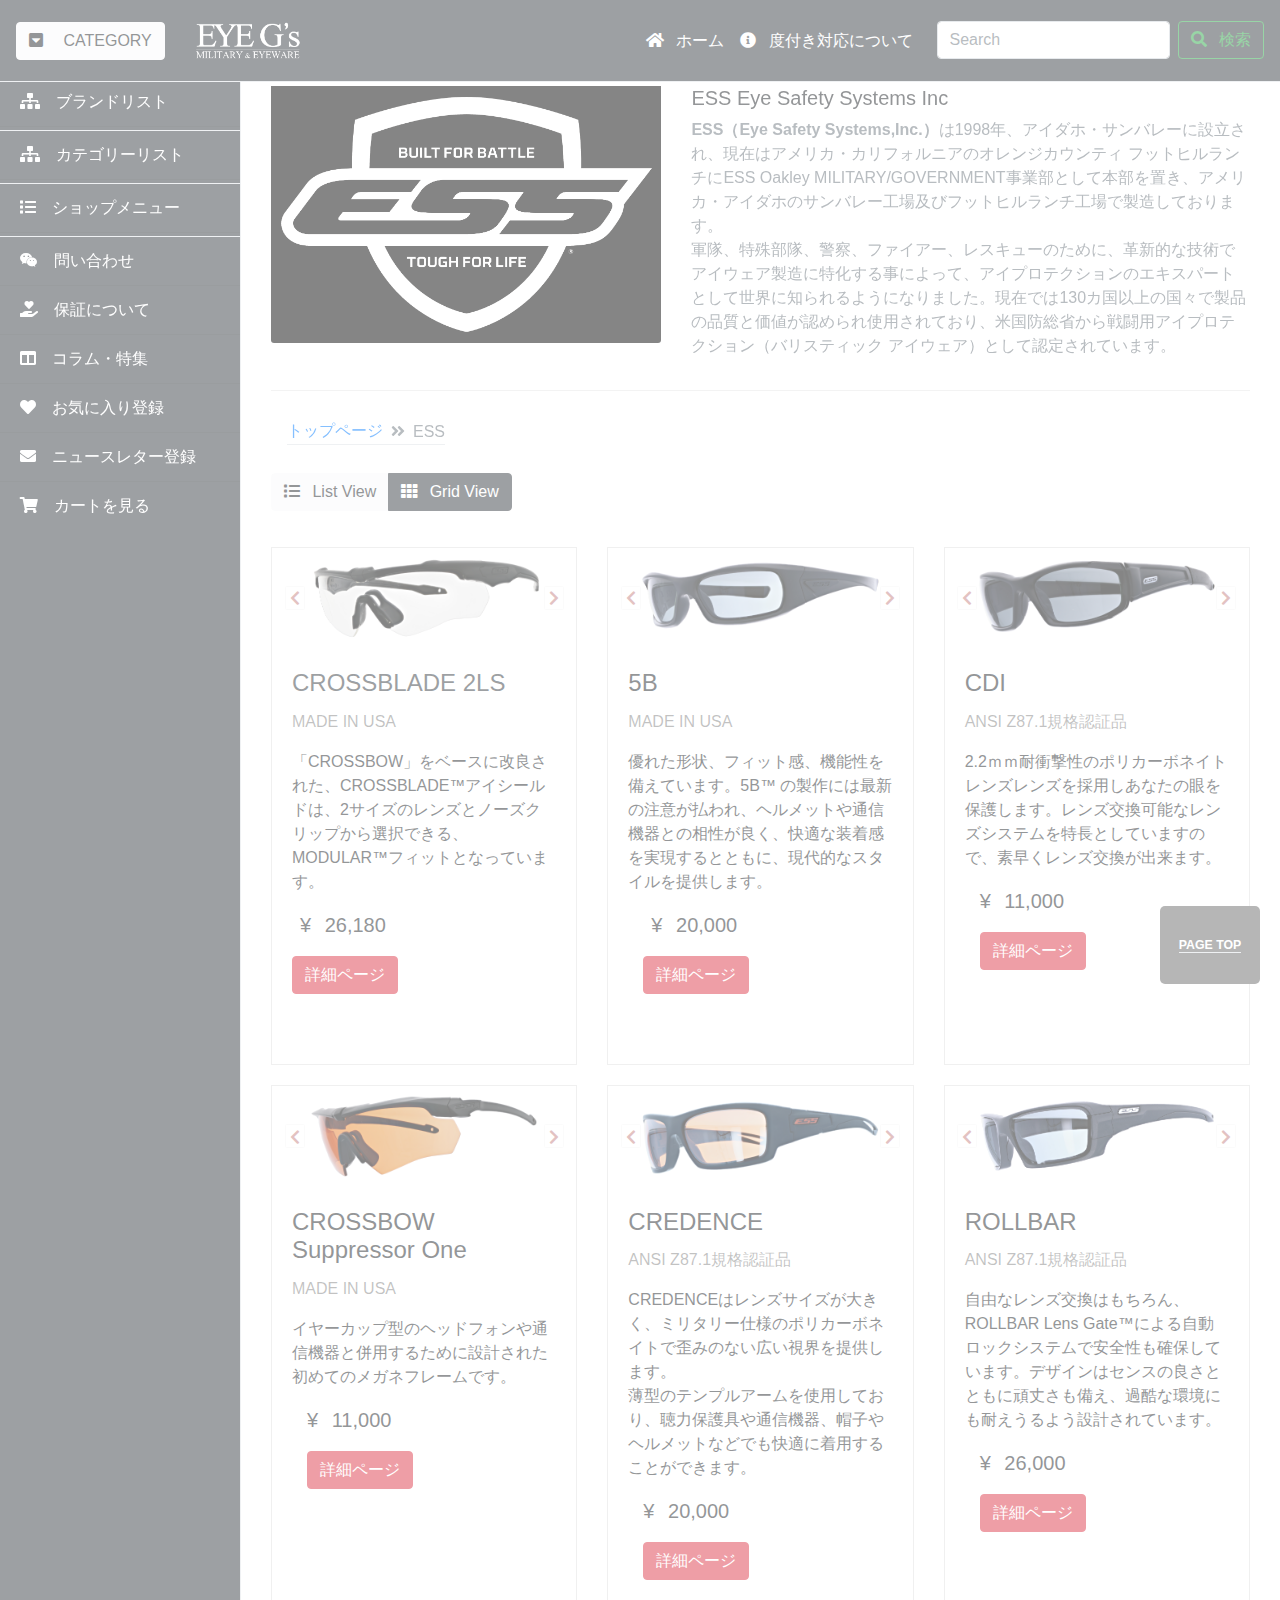
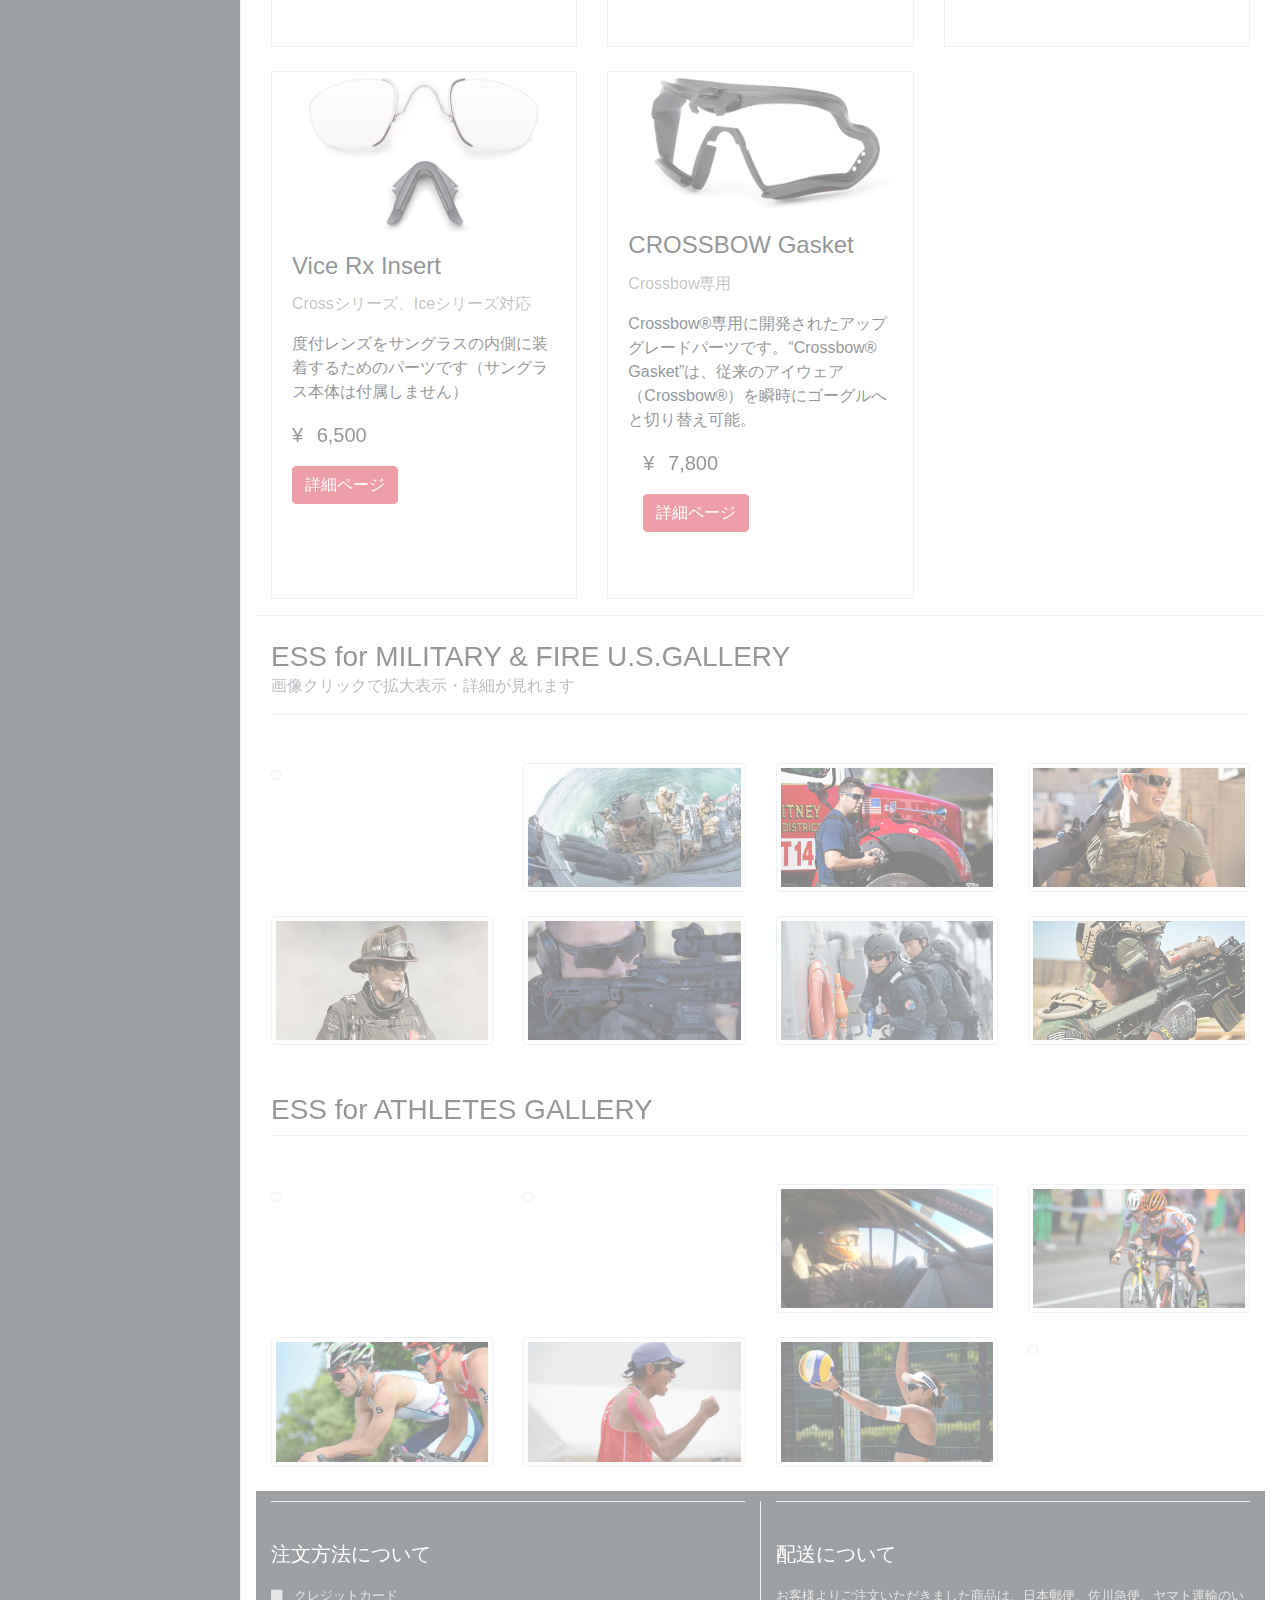
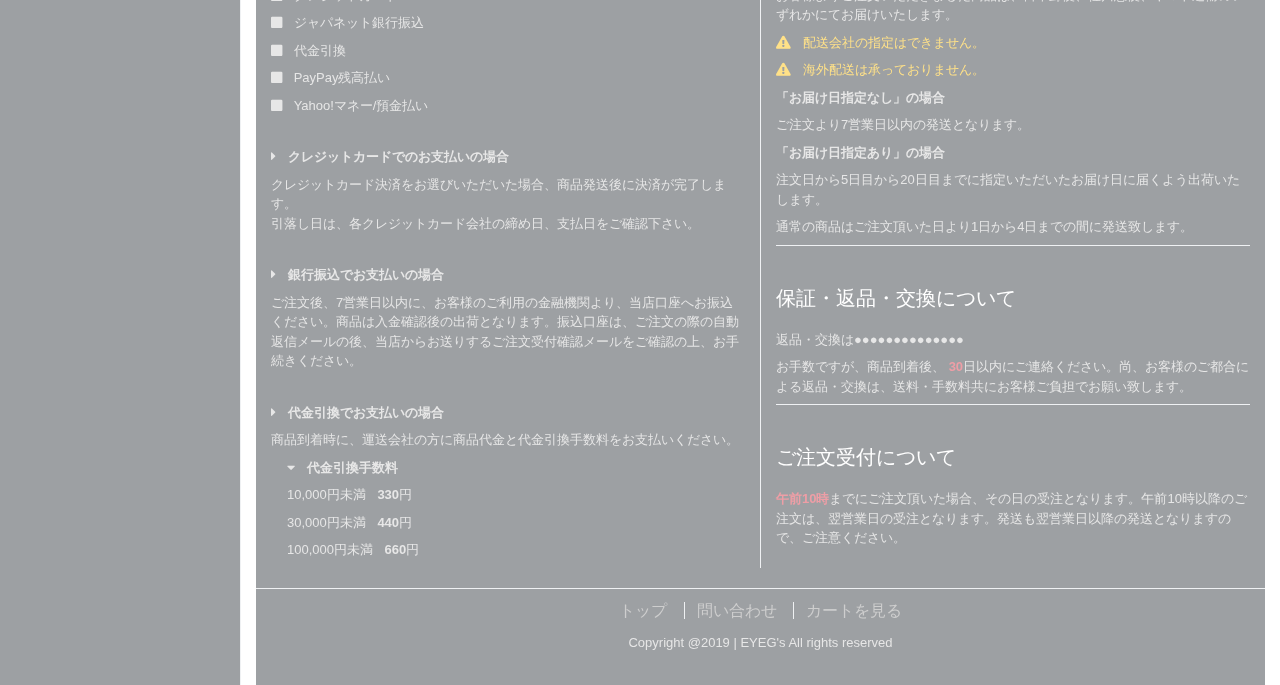
==== commit 69a7a45b: "詳細ボタンの位置をもとに戻した" ====
--- a/essItems.html
+++ b/essItems.html
@@ -314,18 +314,18 @@
                       </h4>
                       <p class="text-black-50">MADE IN USA</p>
                       <p class="group inner list-group-item-text">「CROSSBOW」をベースに改良された、CROSSBLADE™アイシールドは、2サイズのレンズとノーズクリップから選択できる、MODULAR™フィットとなっています。 </p>
-                    </div>
-                    <div class="row">
-                      <div class="col-xs-12 col-md-6">
-                        <p class="lead text-nowrap">
-                          <span class="mr-2"></span>¥
-                          <span class="ml-2"></span>26,180
-                        </p>
-                      </div>
-                      <div class="w-100 d-none d-md-block"></div>
-                      <div class="col-xs-4 col-md-4">
-                        <a class="btn btn-danger text-nowrap" href="#">詳細ページ</a>
-                        <!-- <a class="btn btn-outline-danger text-nowrap disabled font-weight-bold" href="#" disabled>SOLD OUT</a> -->
+                      <div class="row">
+                        <div class="col-xs-12 col-md-6">
+                          <p class="lead text-nowrap">
+                            <span class="mr-2"></span>¥
+                            <span class="ml-2"></span>26,180
+                          </p>
+                        </div>
+                        <div class="w-100 d-none d-md-block"></div>
+                        <div class="col-xs-4 col-md-4">
+                          <a class="btn btn-danger text-nowrap card-link" href="#">詳細ページ</a>
+                          <!-- <a class="btn btn-outline-danger text-nowrap disabled font-weight-bold" href="#" disabled>SOLD OUT</a> -->
+                        </div>
                       </div>
                     </div>
                   </div>
@@ -521,7 +521,7 @@
                       </div>
                       <!-- carousel  XL以上で表示のみ-->
                       <div class="img-event　d-none d-xl-none">
-                        <img class="group list-group-image img-fluid　d-block w-100 mt-auto mt-auto" src="images/ESSproduct/essCredence.jpg" alt="" />
+                        <img class="group list-group-image img-fluid　d-block w-100 mt-auto mt-auto" src="images/ESSproduct/CREDENCE/CREDENCE2.png" alt="" />
                       </div>
                     </div>
                     <div class="caption card-body">
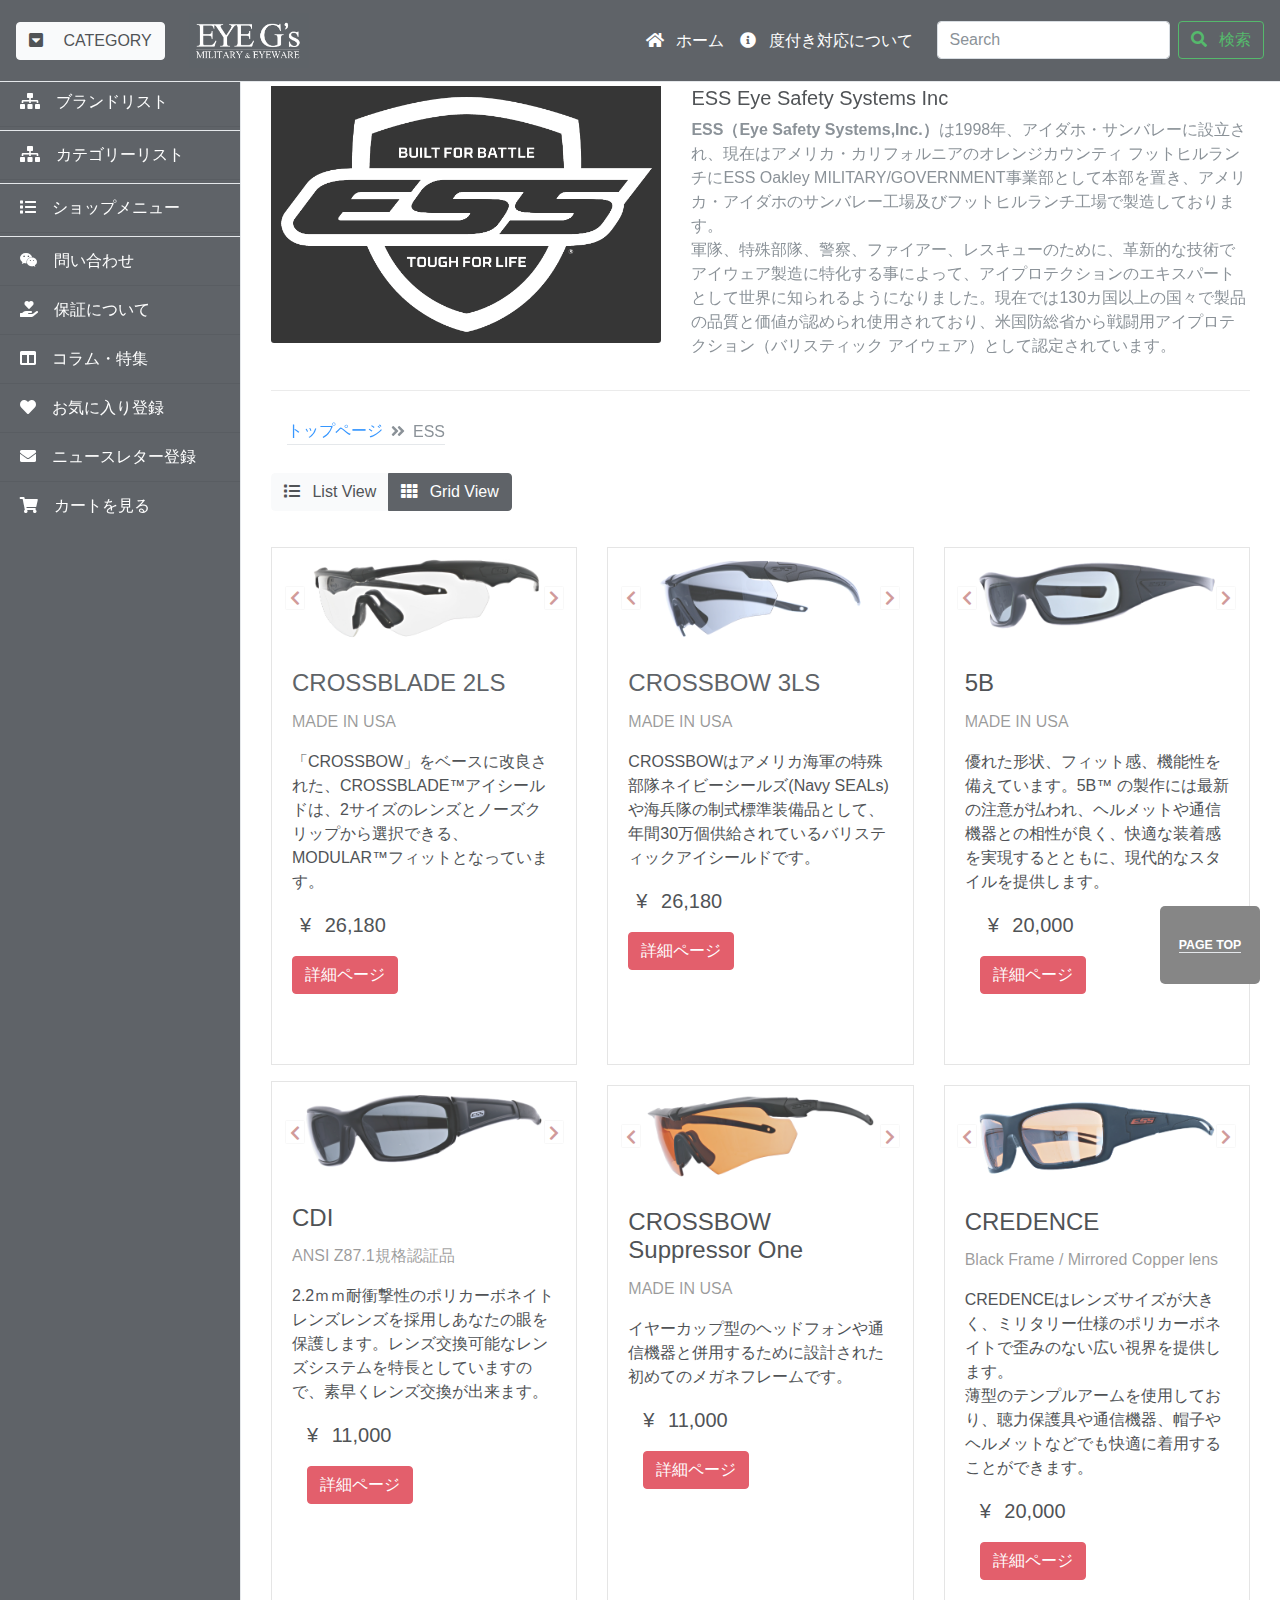
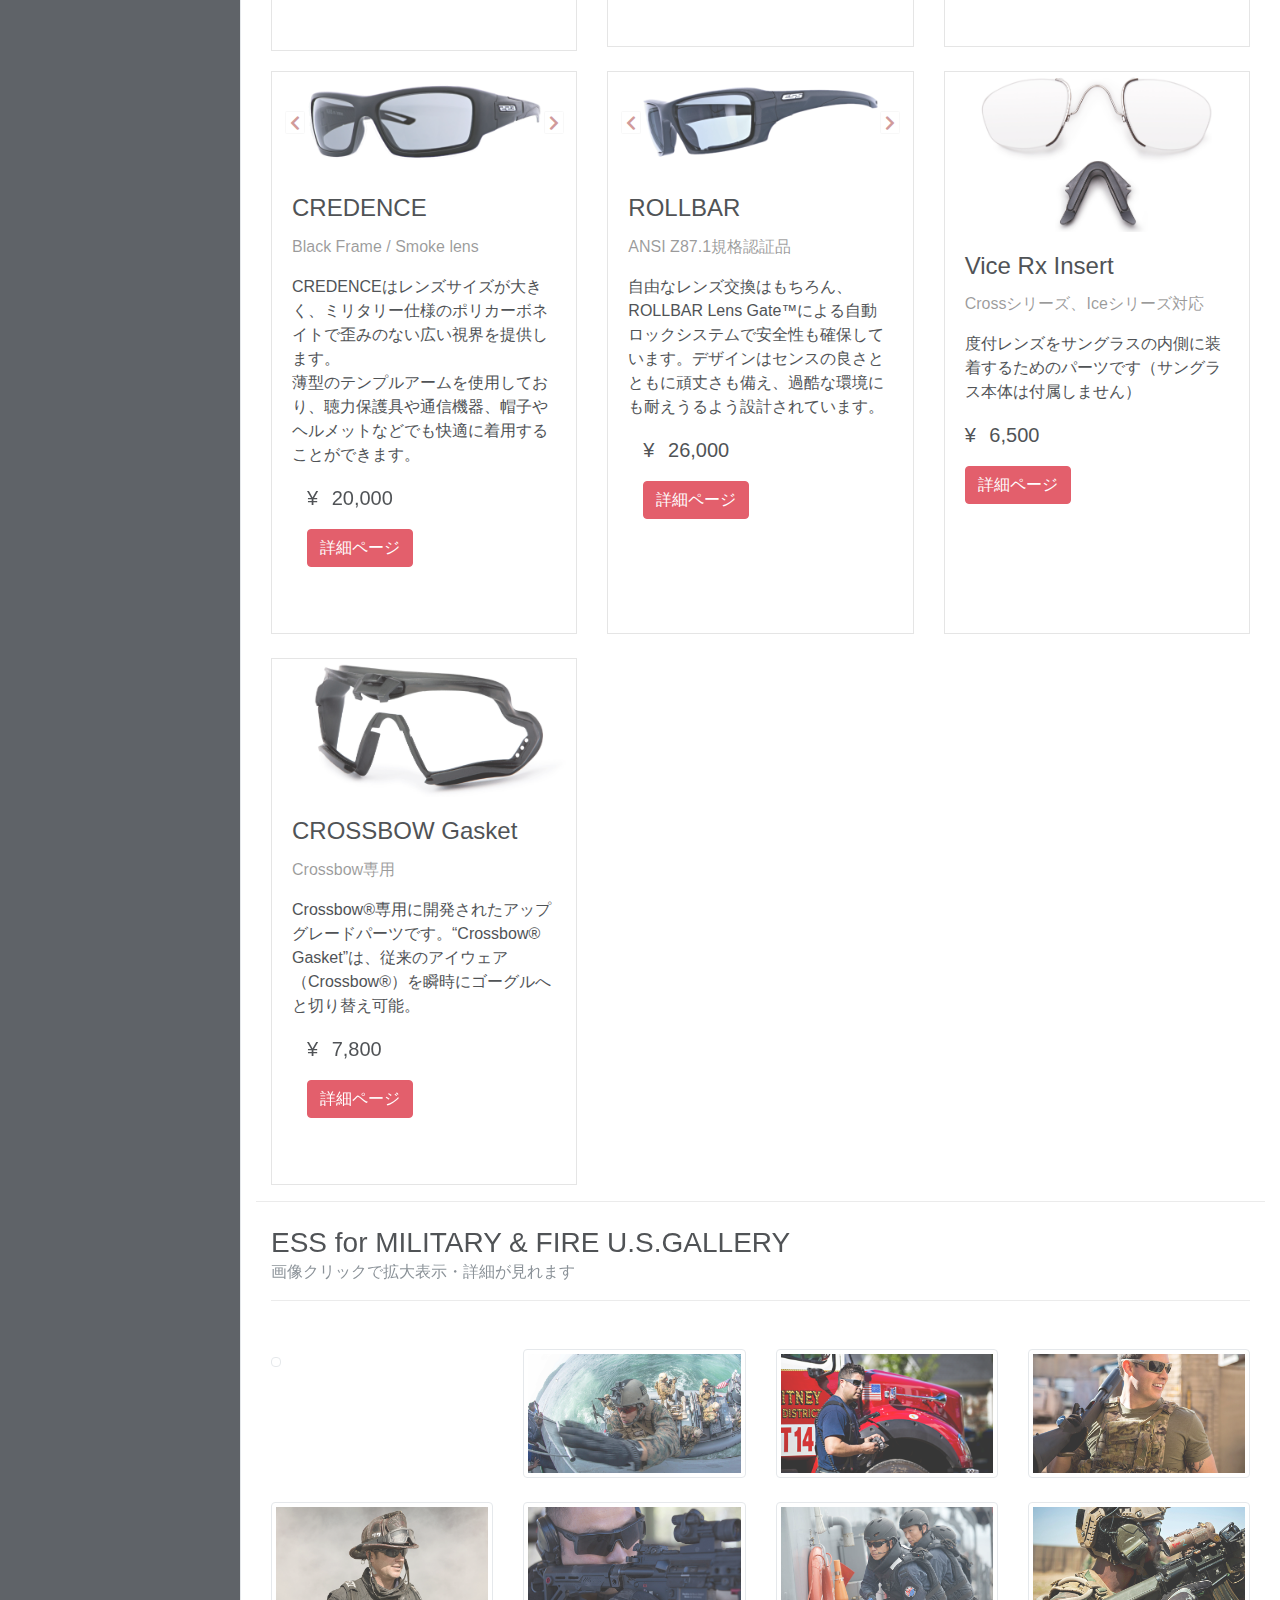
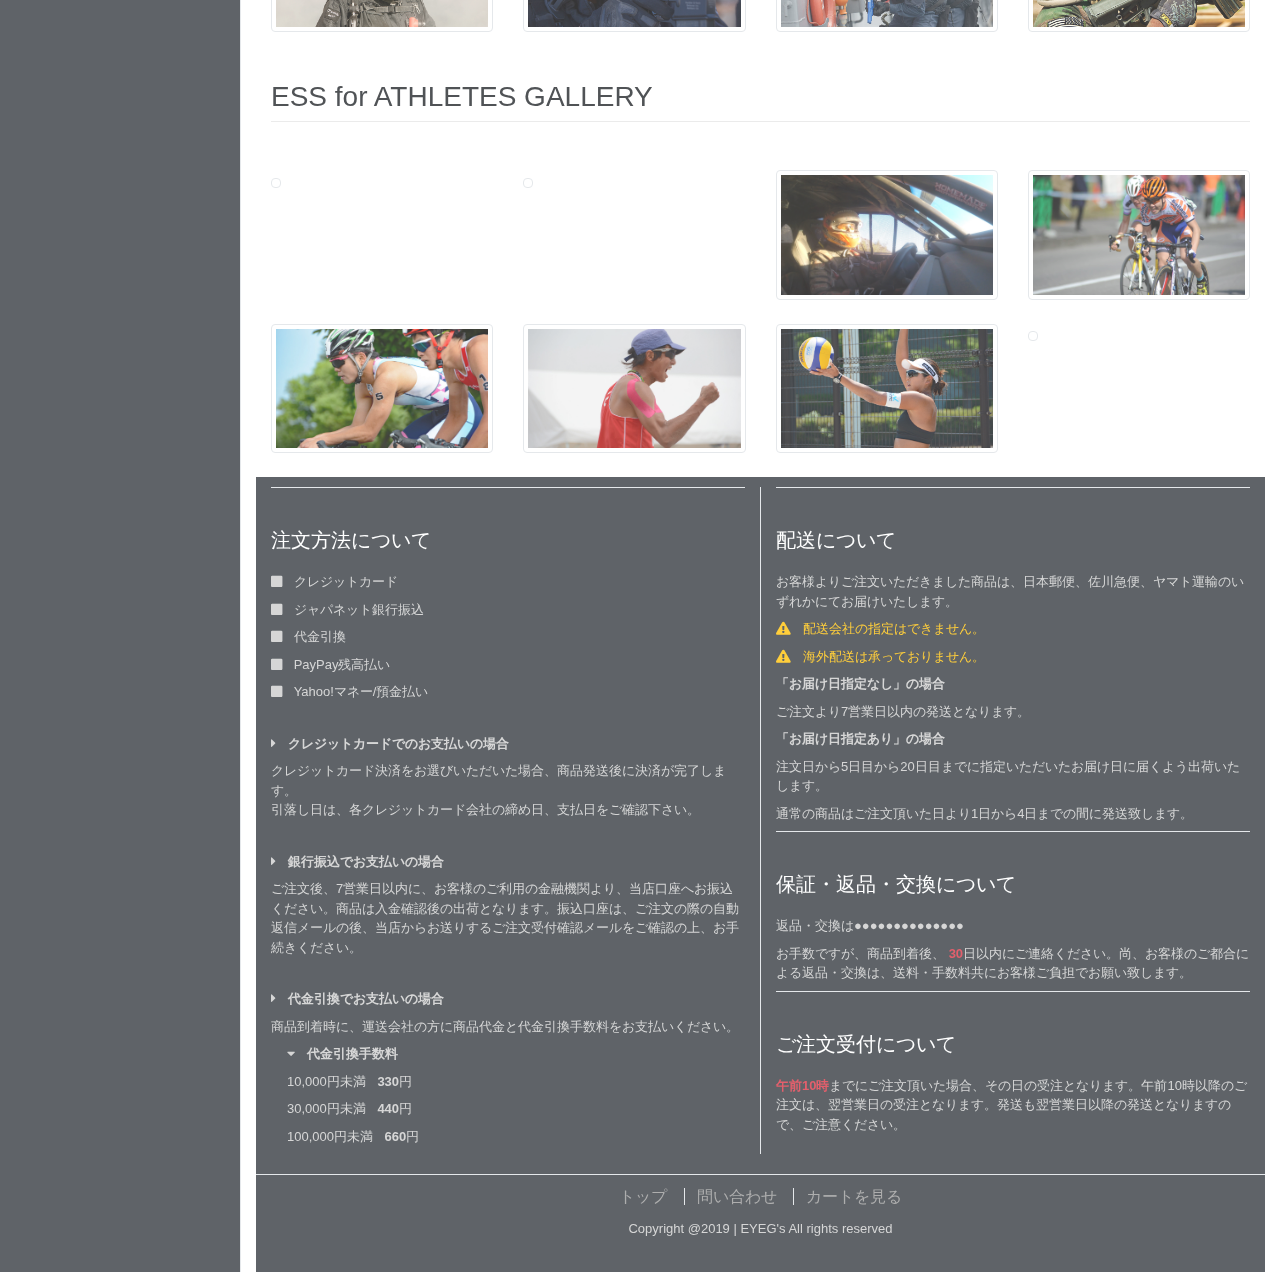
==== commit 4201411e: "CREDENCE BLACLの製品を追加" ====
--- a/essItems.html
+++ b/essItems.html
@@ -289,6 +289,9 @@
                           <div class="carousel-item">
                             <img class="group list-group-image img-fluid d-block w-100 mt-auto mb-auto" src="images/ESSproduct/CROSSBLADE/cb3.png" alt="Third slide" />
                           </div>
+                          <div class="carousel-item">
+                            <img class="group list-group-image img-fluid d-block w-100 mt-auto mb-auto" src="images/ESSproduct/CROSSBLADE/cb4.png" alt="fourth slide" />
+                          </div>
                         </div>
                         <span class="carousel-control-prev" href="#carouselExampleIndicators-Crossblade" role="button" data-slide="prev">
                           <span aria-hidden="true">
@@ -313,7 +316,8 @@
                         <a href="#" class="text-dark">CROSSBLADE 2LS</a>
                       </h4>
                       <p class="text-black-50">MADE IN USA</p>
-                      <p class="group inner list-group-item-text">「CROSSBOW」をベースに改良された、CROSSBLADE™アイシールドは、2サイズのレンズとノーズクリップから選択できる、MODULAR™フィットとなっています。 </p>
+                      <p class="group inner list-group-item-text">
+                        「CROSSBOW」をベースに改良された、CROSSBLADE™アイシールドは、2サイズのレンズとノーズクリップから選択できる、MODULAR™フィットとなっています。 </p>
                       <div class="row">
                         <div class="col-xs-12 col-md-6">
                           <p class="lead text-nowrap">
@@ -330,6 +334,63 @@
                     </div>
                   </div>
                 </div>
+                <!-- 商品 -->
+                  <div class="item col-xs-4 col-lg-4 mt-3">
+                    <div class="thumbnail card h-100 mt-1">
+                      <div class="img-event">
+                        <div id="carouselExampleIndicators-Crossbow3ls" class="carousel slide d-none d-xl-block" data-ride="carousel" data-interval="false">
+                          <div class="carousel-inner" role="listbox">
+                            <div class="carousel-item active">
+                              <img class="group list-group-image img-fluid d-block w-100 mt-auto mb-auto" src="images/ESSproduct/CROSSBOW/Crossbow1.png" alt="First slide" />
+                            </div>
+                            <div class="carousel-item">
+                              <img class="group list-group-image img-fluid d-block w-100 mt-auto mb-auto" src="images/ESSproduct/CROSSBOW/Crossbow2.png" alt="Second slide" />
+                            </div>
+                            <div class="carousel-item">
+                              <img class="group list-group-image img-fluid d-block w-100 mt-auto mb-auto" src="images/ESSproduct/CROSSBOW/Crossbow3.png" alt="Third slide" />
+                            </div>
+                          </div>
+                          <span class="carousel-control-prev" href="#carouselExampleIndicators-Crossbow3ls" role="button" data-slide="prev">
+                            <span aria-hidden="true">
+                              <i class="fas fa-chevron-left icon-color fa-border"></i>
+                            </span>
+                            <span class="sr-only">Previous</span>
+                          </span>
+                          <span class="carousel-control-next" href="#carouselExampleIndicators-Crossbow3ls" role="button" data-slide="next">
+                            <span aria-hidden="true">
+                              <i class="fas fa-chevron-right icon-color fa-border"></i>
+                            </span>
+                            <span class="sr-only">Next</span>
+                          </span>
+                        </div>
+                        <!-- carousel  XL以上で表示のみ-->
+                        <div class="img-event　d-none d-xl-none">
+                          <img class="group list-group-image img-fluid　d-block w-100 mt-auto" src="images/ESSproduct/CROSSBLADE/cb1.png" alt="" />
+                        </div>
+                      </div>
+                      <div class="caption card-body">
+                        <h4 class="group card-title inner list-group-item-heading">
+                          <a href="#" class="text-dark">CROSSBOW 3LS</a>
+                        </h4>
+                        <p class="text-black-50">MADE IN USA</p>
+                        <p class="group inner list-group-item-text">
+                          CROSSBOWはアメリカ海軍の特殊部隊ネイビーシールズ(Navy SEALs)や海兵隊の制式標準装備品として、年間30万個供給されているバリスティックアイシールドです。 </p>
+                        <div class="row">
+                          <div class="col-xs-12 col-md-6">
+                            <p class="lead text-nowrap">
+                              <span class="mr-2"></span>¥
+                              <span class="ml-2"></span>26,180
+                            </p>
+                          </div>
+                          <div class="w-100 d-none d-md-block"></div>
+                          <div class="col-xs-4 col-md-4">
+                            <a class="btn btn-danger text-nowrap card-link" href="#">詳細ページ</a>
+                            <!-- <a class="btn btn-outline-danger text-nowrap disabled font-weight-bold" href="#" disabled>SOLD OUT</a> -->
+                          </div>
+                        </div>
+                      </div>
+                    </div>
+                  </div>
                 <!-- 商品 -->
                 <div class="item col-xs-4 col-lg-4 mt-3">
                   <div class="thumbnail card h-100 mt-1">
@@ -361,7 +422,7 @@
                       </div>
                       <!-- carousel  XL以上で表示のみ-->
                       <div class="img-event　d-none d-xl-none">
-                        <img class="group list-group-image img-fluid　d-block w-100 mt-auto" src="images/ESSproduct/CROSSBOW/Crossbow1.png" alt="" />
+                        <img class="group list-group-image img-fluid　d-block w-100 mt-auto" src="images/ESSproduct/5B/5b1.png" alt="" />
                       </div>
                     </div>
                     <div class="caption card-body">
@@ -526,7 +587,62 @@
                     </div>
                     <div class="caption card-body">
                       <h4 class="group card-title inner list-group-item-heading">CREDENCE </h4>
-                      <p class="text-black-50">ANSI Z87.1規格認証品</p>
+                      <p class="text-black-50">Black Frame / Mirrored Copper lens</p>
+                      <p class="group inner list-group-item-text">CREDENCEはレンズサイズが大きく、ミリタリー仕様のポリカーボネイトで歪みのない広い視界を提供します。 
+                        <br>薄型のテンプルアームを使用しており、聴力保護具や通信機器、帽子やヘルメットなどでも快適に着用することができます。 
+                      </p>
+                      <div class="row mb-3  mx-auto">
+                        <div class="col-xs-12 col-md-6">
+                          <p class="lead">¥ 
+                            <span class="ml-2 text-nowrap"></span>20,000
+                          </p>
+                        </div>
+                        <div class="w-100 d-none d-md-block"></div>
+                        <div class="col-xs-12 col-md-6">
+                          <a class="btn btn-danger text-nowrap" href="#">詳細ページ</a>
+                          <!-- <a class="btn btn-outline-danger text-nowrap disabled font-weight-bold" href="#" disabled>SOLD OUT</a> -->
+                        </div>
+                      </div>
+                    </div>
+                  </div>
+                </div>
+                <!-- 商品 -->
+                <div class="item col-xs-4 col-lg-4 mt-4">
+                  <div class="thumbnail card h-100">
+                    <div class="img-event">
+                      <div id="carouselExampleIndicators-credence-black" class="carousel slide d-none d-xl-block" data-ride="carousel" data-interval="false">
+                        <div class="carousel-inner" role="listbox">
+                          <div class="carousel-item active">
+                            <img class="group list-group-image img-fluid d-block w-100 mt-auto mb-auto" src="images/ESSproduct/CREDENCEーBLACK/cre1.png" alt="First slide" />
+                          </div>
+                          <div class="carousel-item">
+                            <img class="group list-group-image img-fluid d-block w-100 mt-auto mb-auto" src="images/ESSproduct/CREDENCEーBLACK/cre2.png" alt="Second slide" />
+                          </div>
+                          <div class="carousel-item">
+                            <img class="group list-group-image img-fluid d-block w-100 mt-auto mb-auto" src="images/ESSproduct/CREDENCEーBLACK/cre3.png" alt="Third slide" />
+                          </div>
+                        </div>
+                        <span class="carousel-control-prev" href="#carouselExampleIndicators-credence-black" role="button" data-slide="prev">
+                          <span aria-hidden="true">
+                            <i class="fas fa-chevron-left icon-color fa-border"></i>
+                          </span>
+                          <span class="sr-only">Previous</span>
+                        </span>
+                        <span class="carousel-control-next" href="#carouselExampleIndicators-credence-black" role="button" data-slide="next">
+                          <span aria-hidden="true">
+                            <i class="fas fa-chevron-right icon-color fa-border"></i>
+                          </span>
+                          <span class="sr-only">Next</span>
+                        </span>
+                      </div>
+                      <!-- carousel  XL以上で表示のみ-->
+                      <div class="img-event　d-none d-xl-none">
+                        <img class="group list-group-image img-fluid　d-block w-100 mt-auto mt-auto" src="images/ESSproduct/CREDENCEーBLACK/cre1.png" alt="" />
+                      </div>
+                    </div>
+                    <div class="caption card-body">
+                      <h4 class="group card-title inner list-group-item-heading">CREDENCE </h4>
+                      <p class="text-black-50">Black Frame / Smoke lens</p>
                       <p class="group inner list-group-item-text">CREDENCEはレンズサイズが大きく、ミリタリー仕様のポリカーボネイトで歪みのない広い視界を提供します。 
                         <br>薄型のテンプルアームを使用しており、聴力保護具や通信機器、帽子やヘルメットなどでも快適に着用することができます。 
                       </p>
